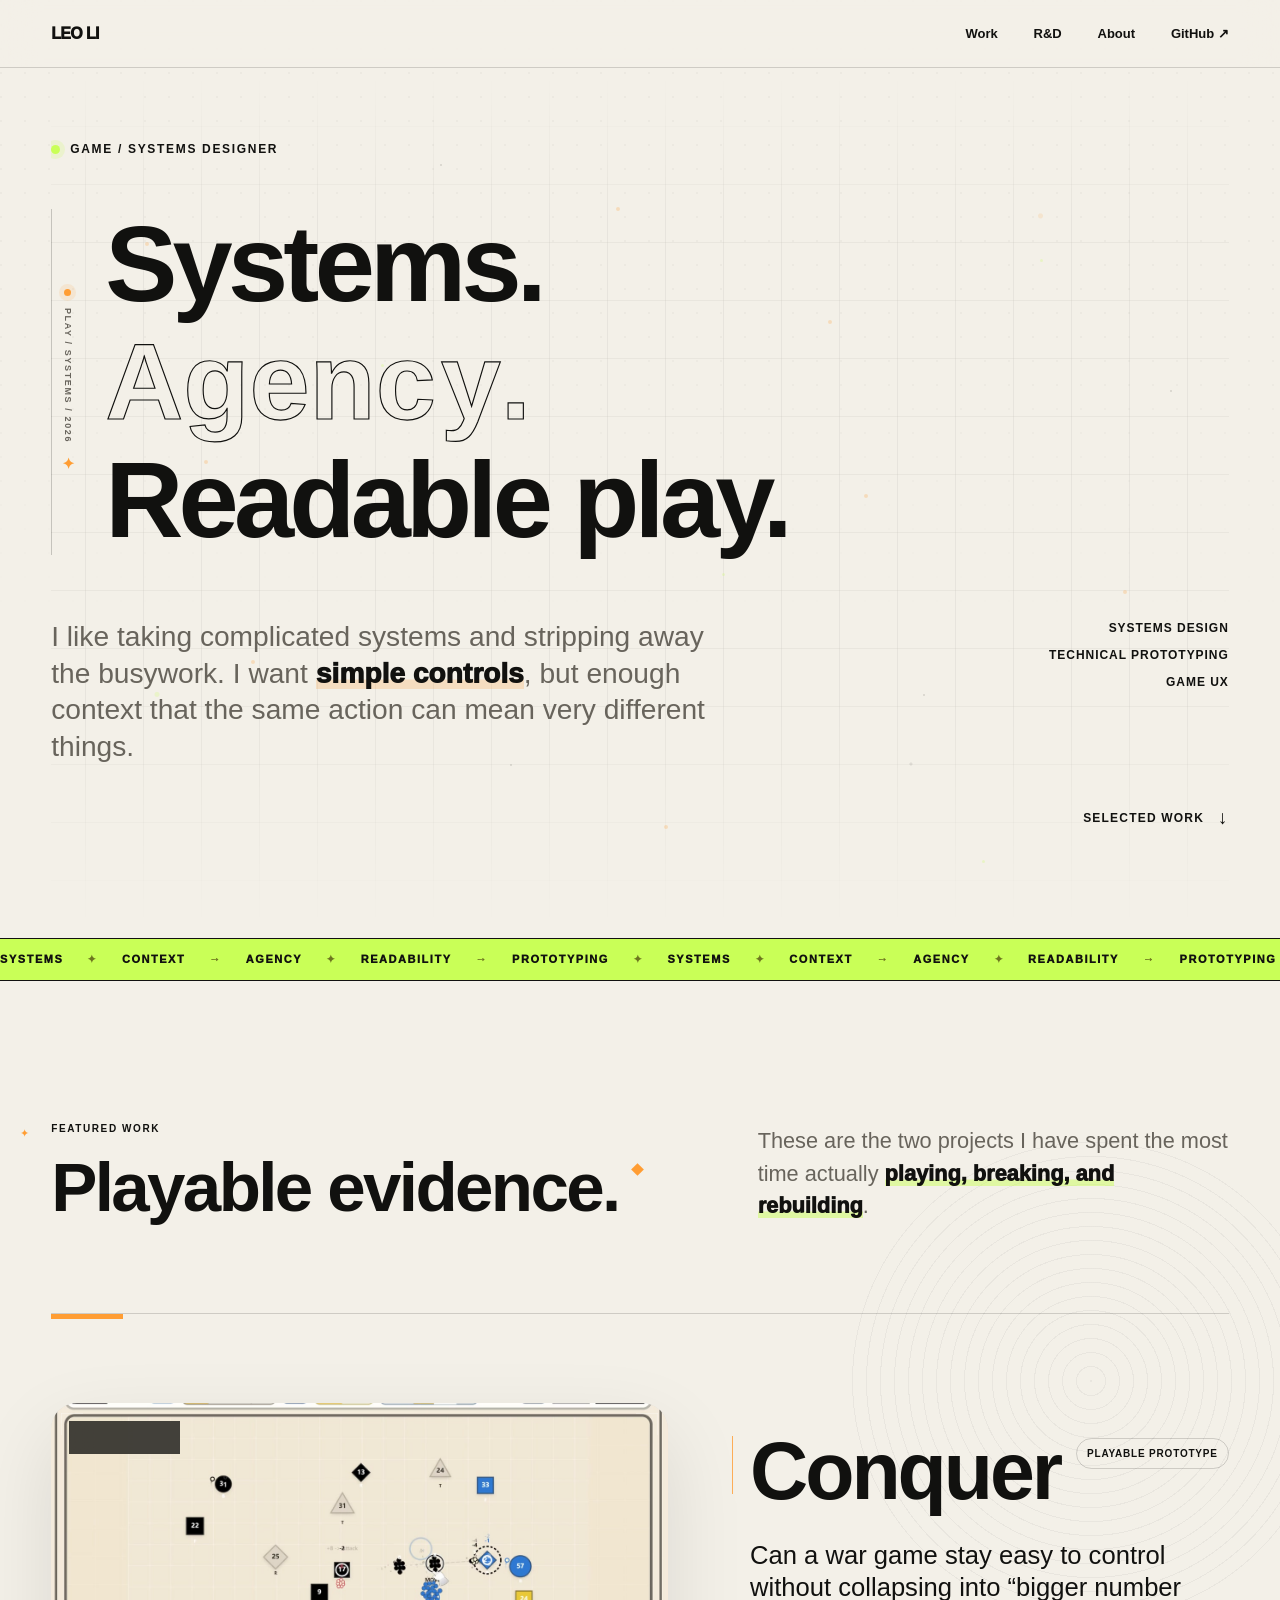
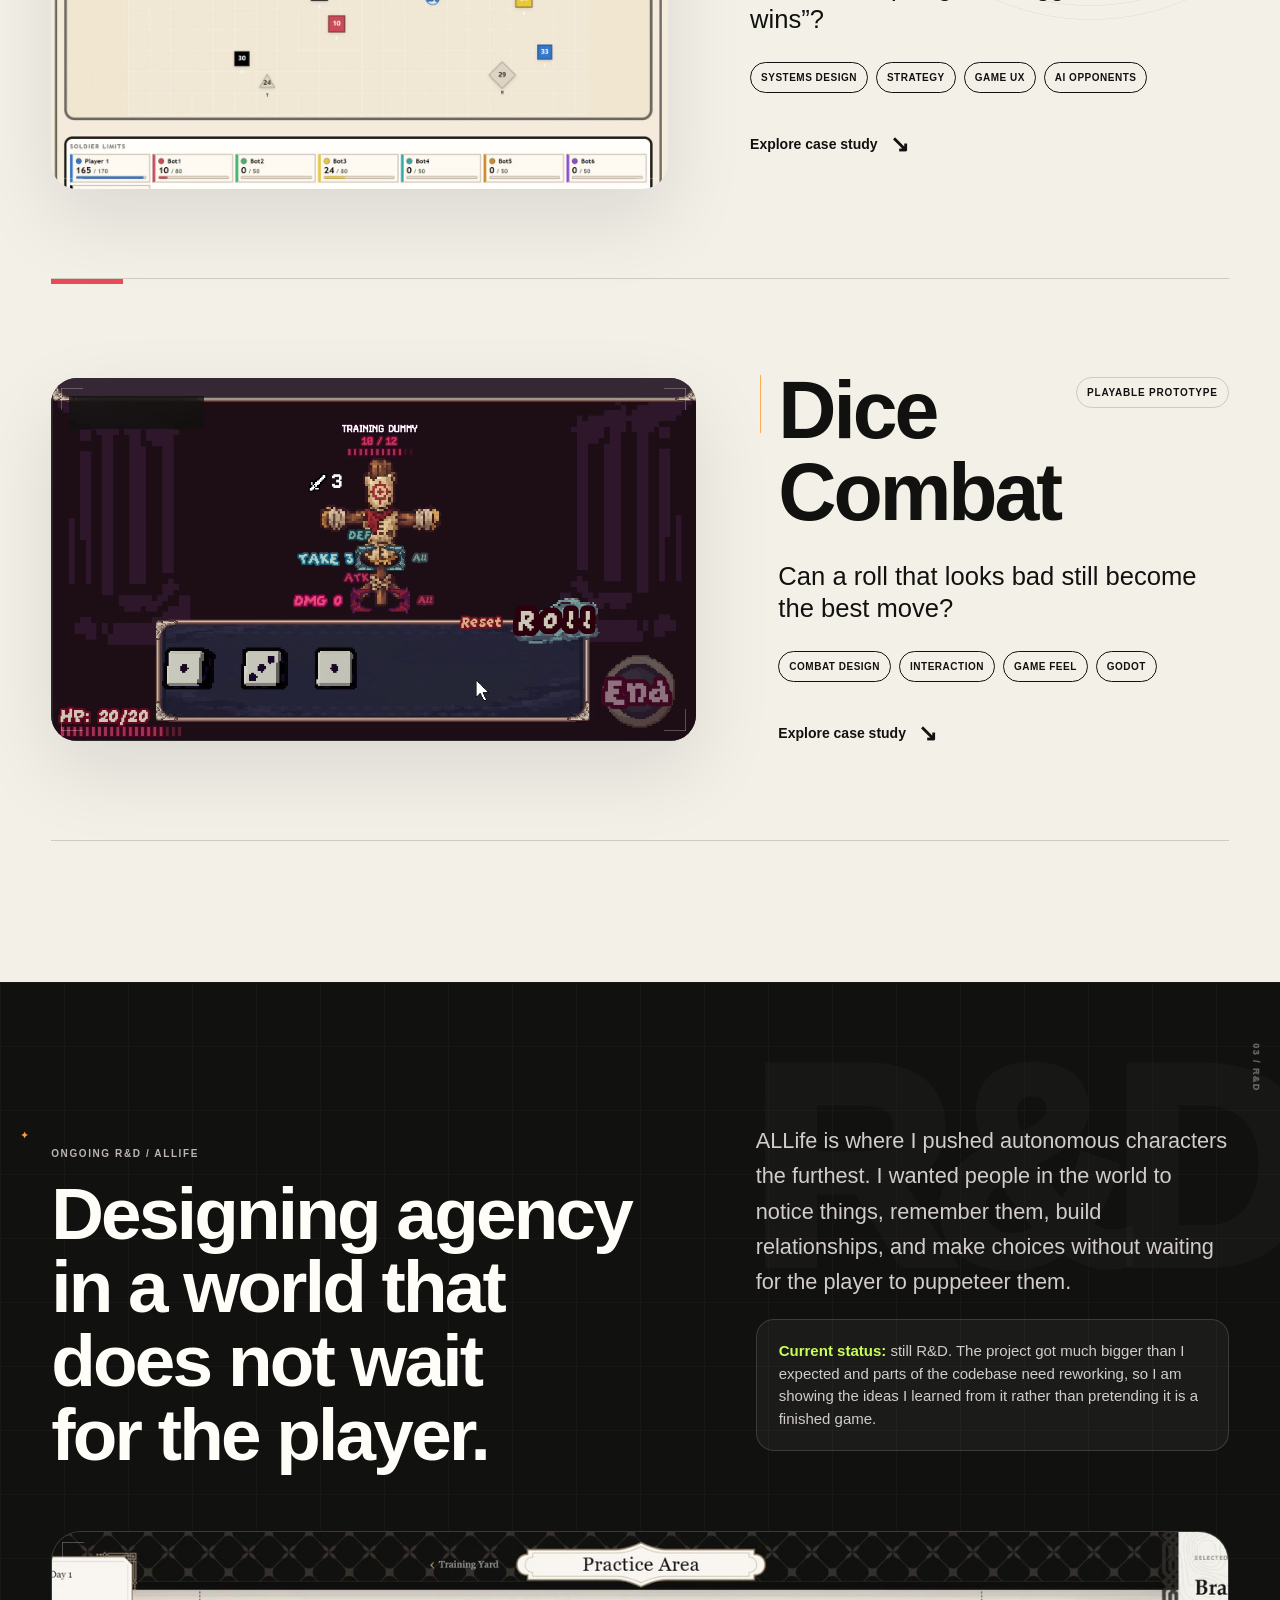
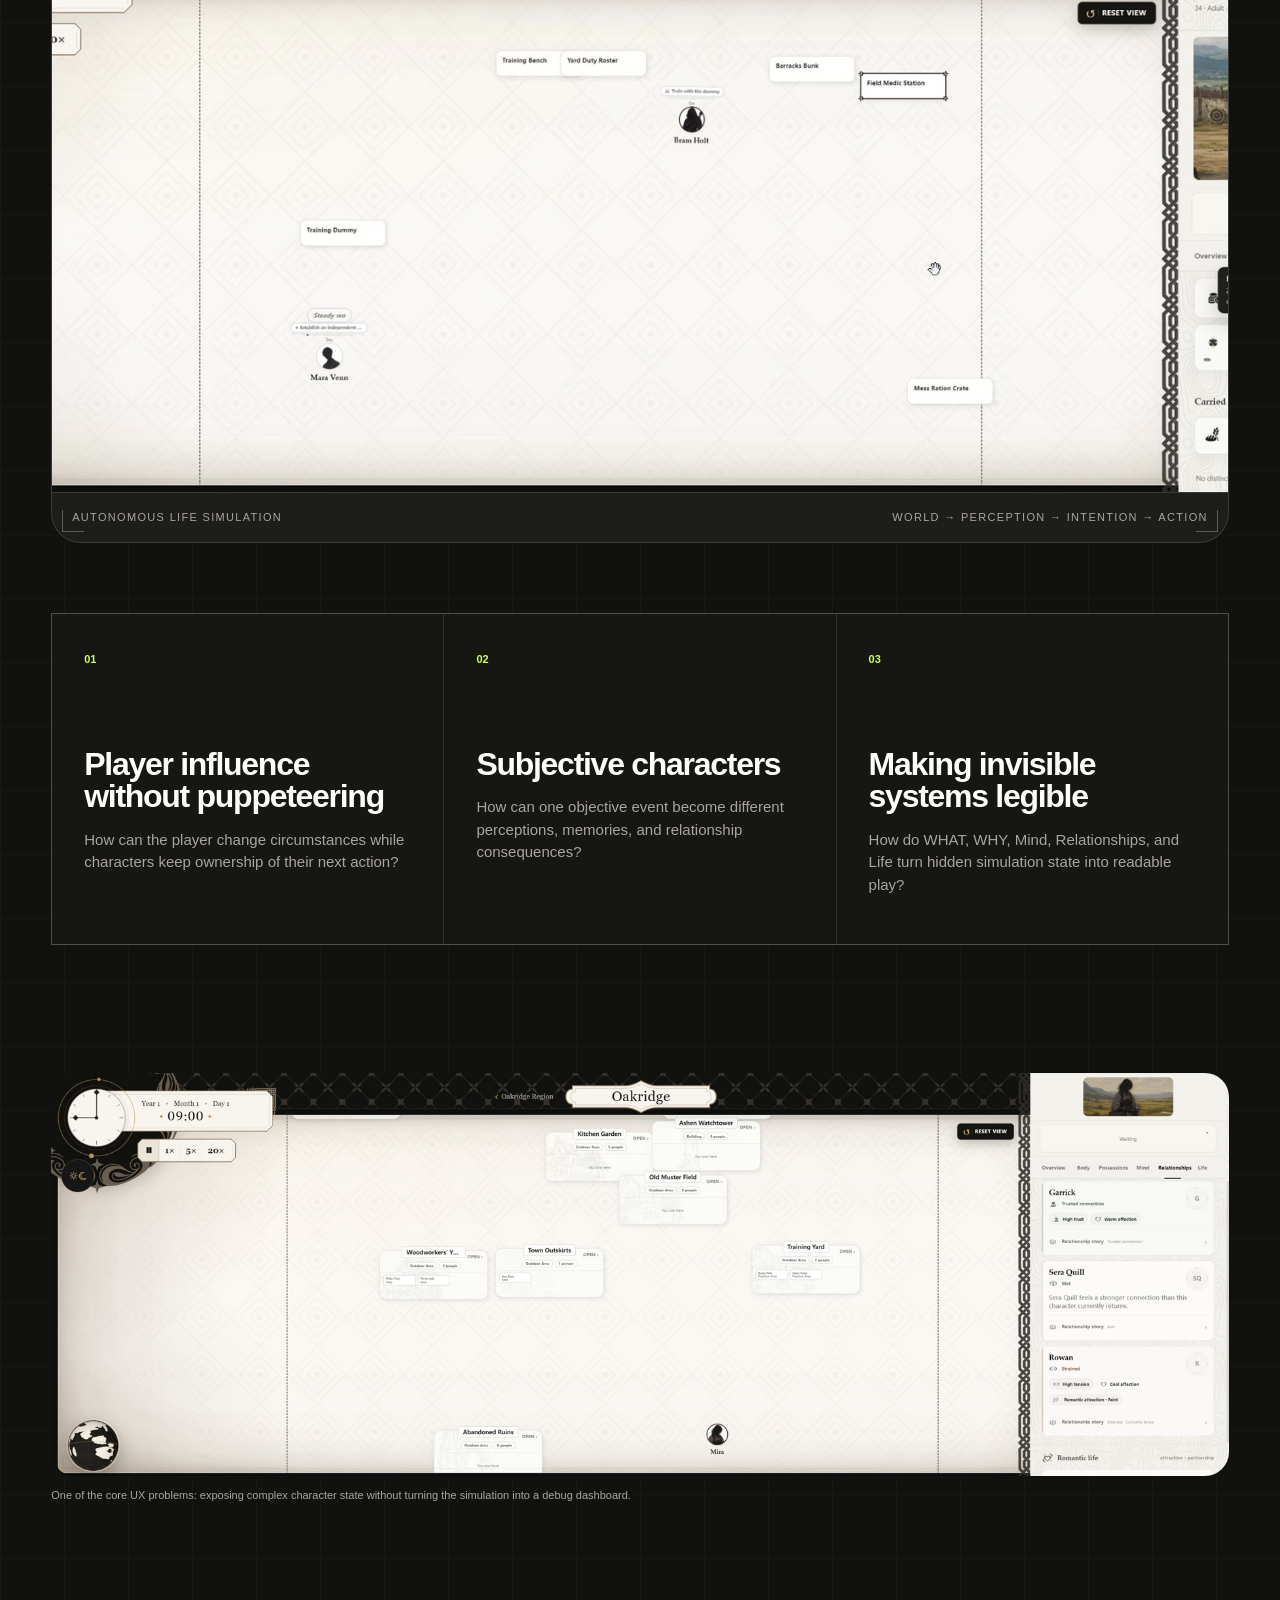
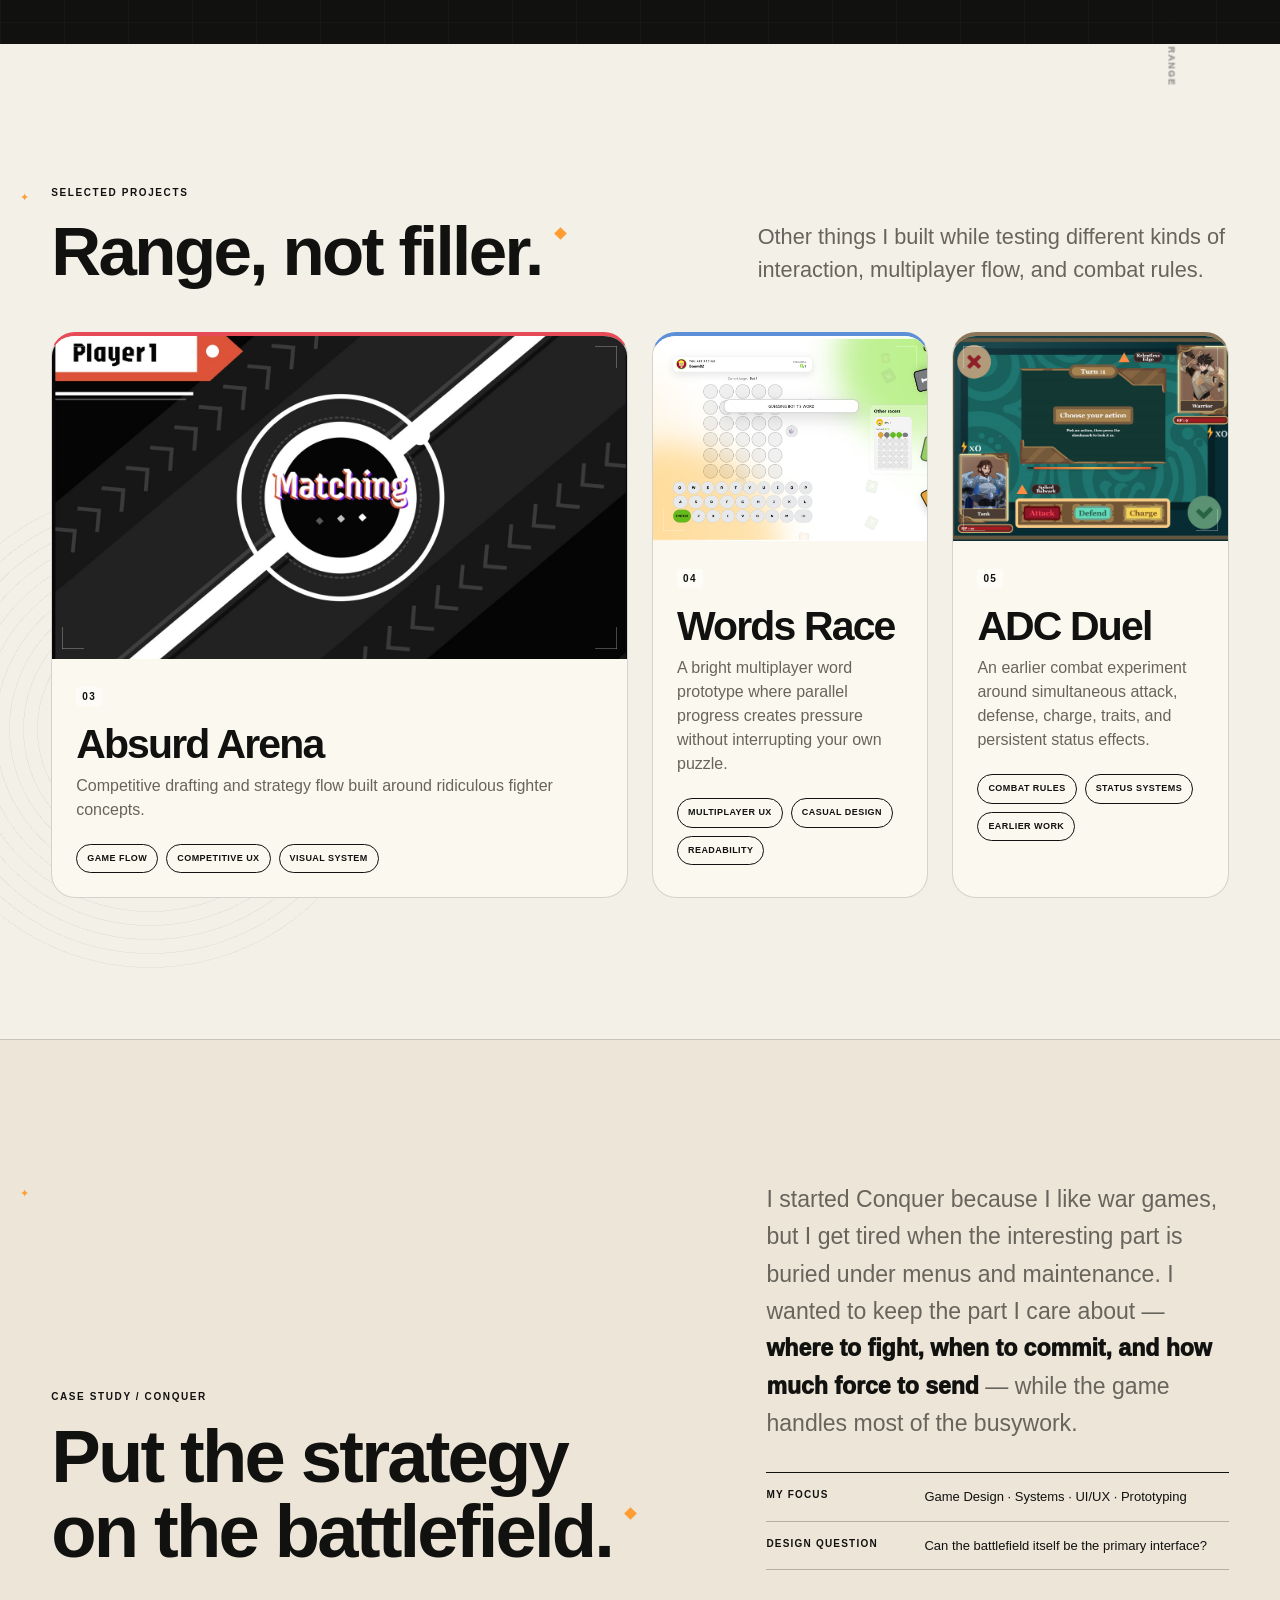
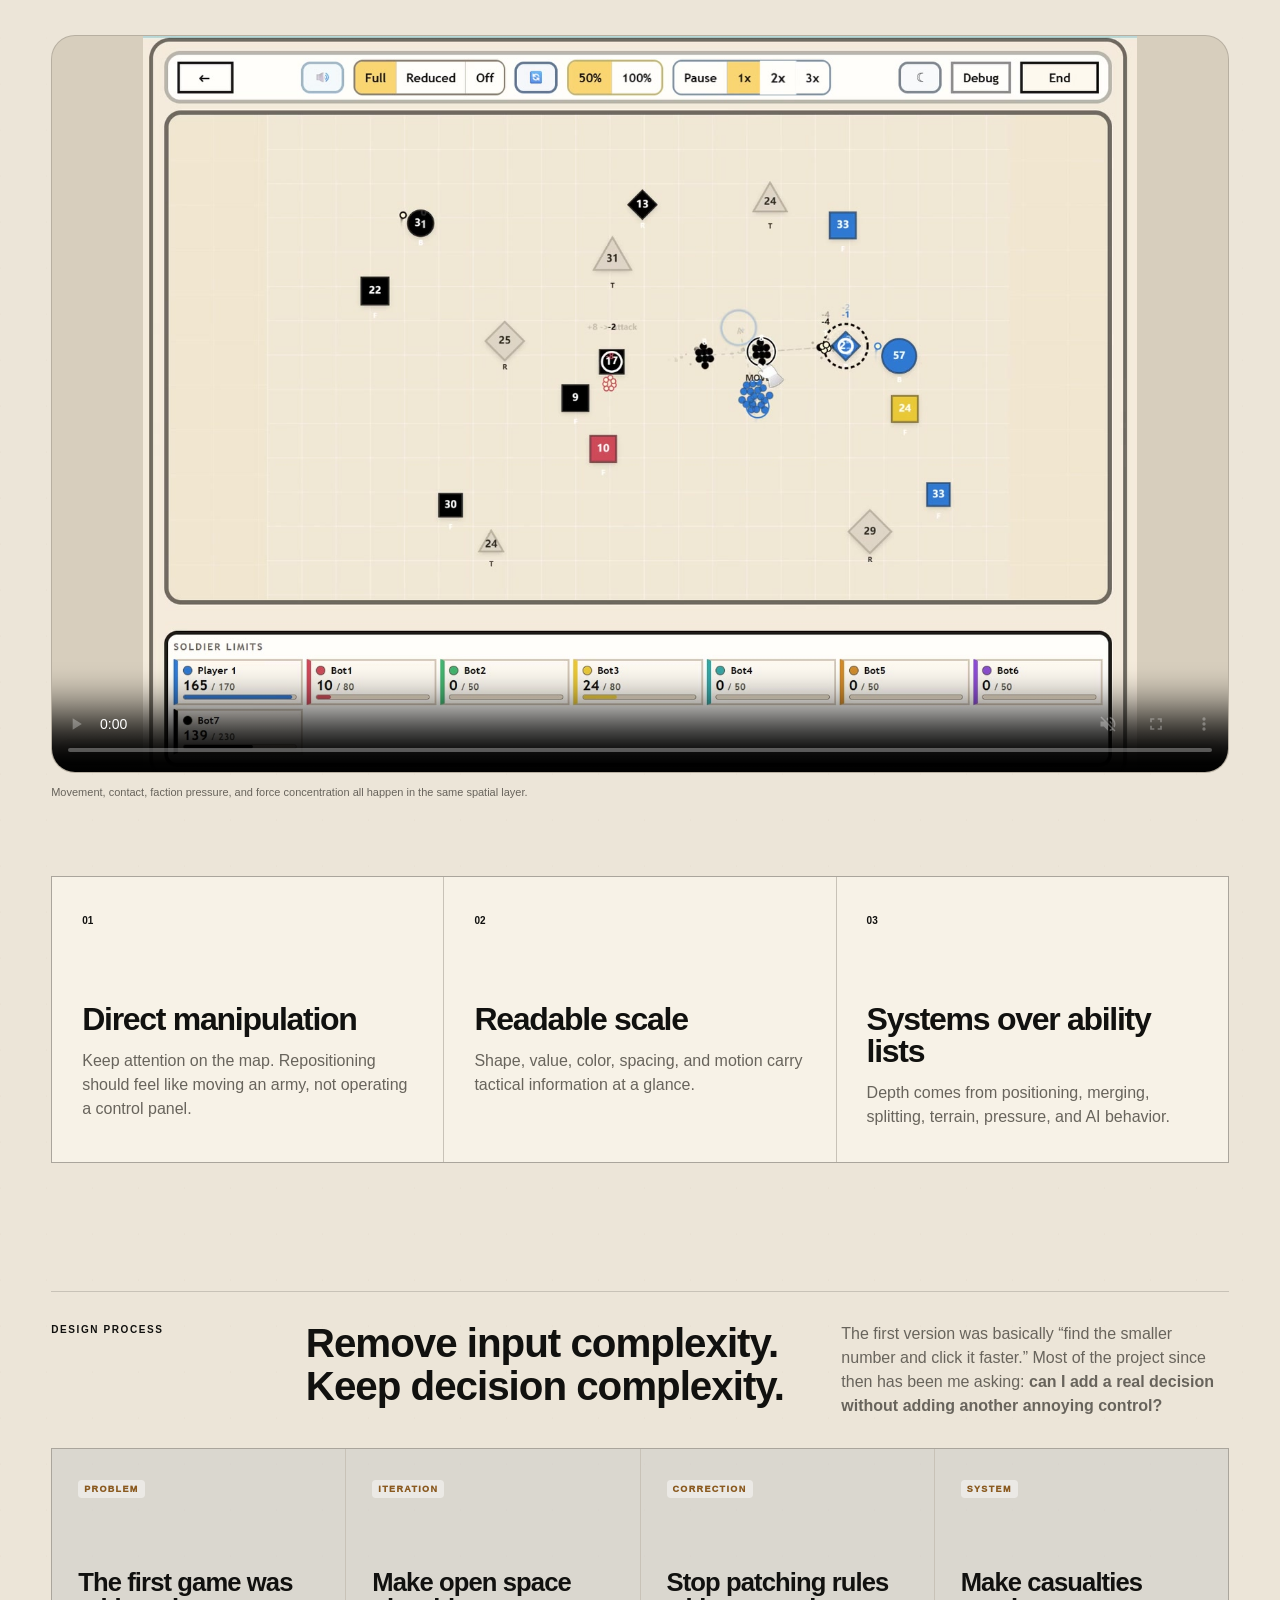
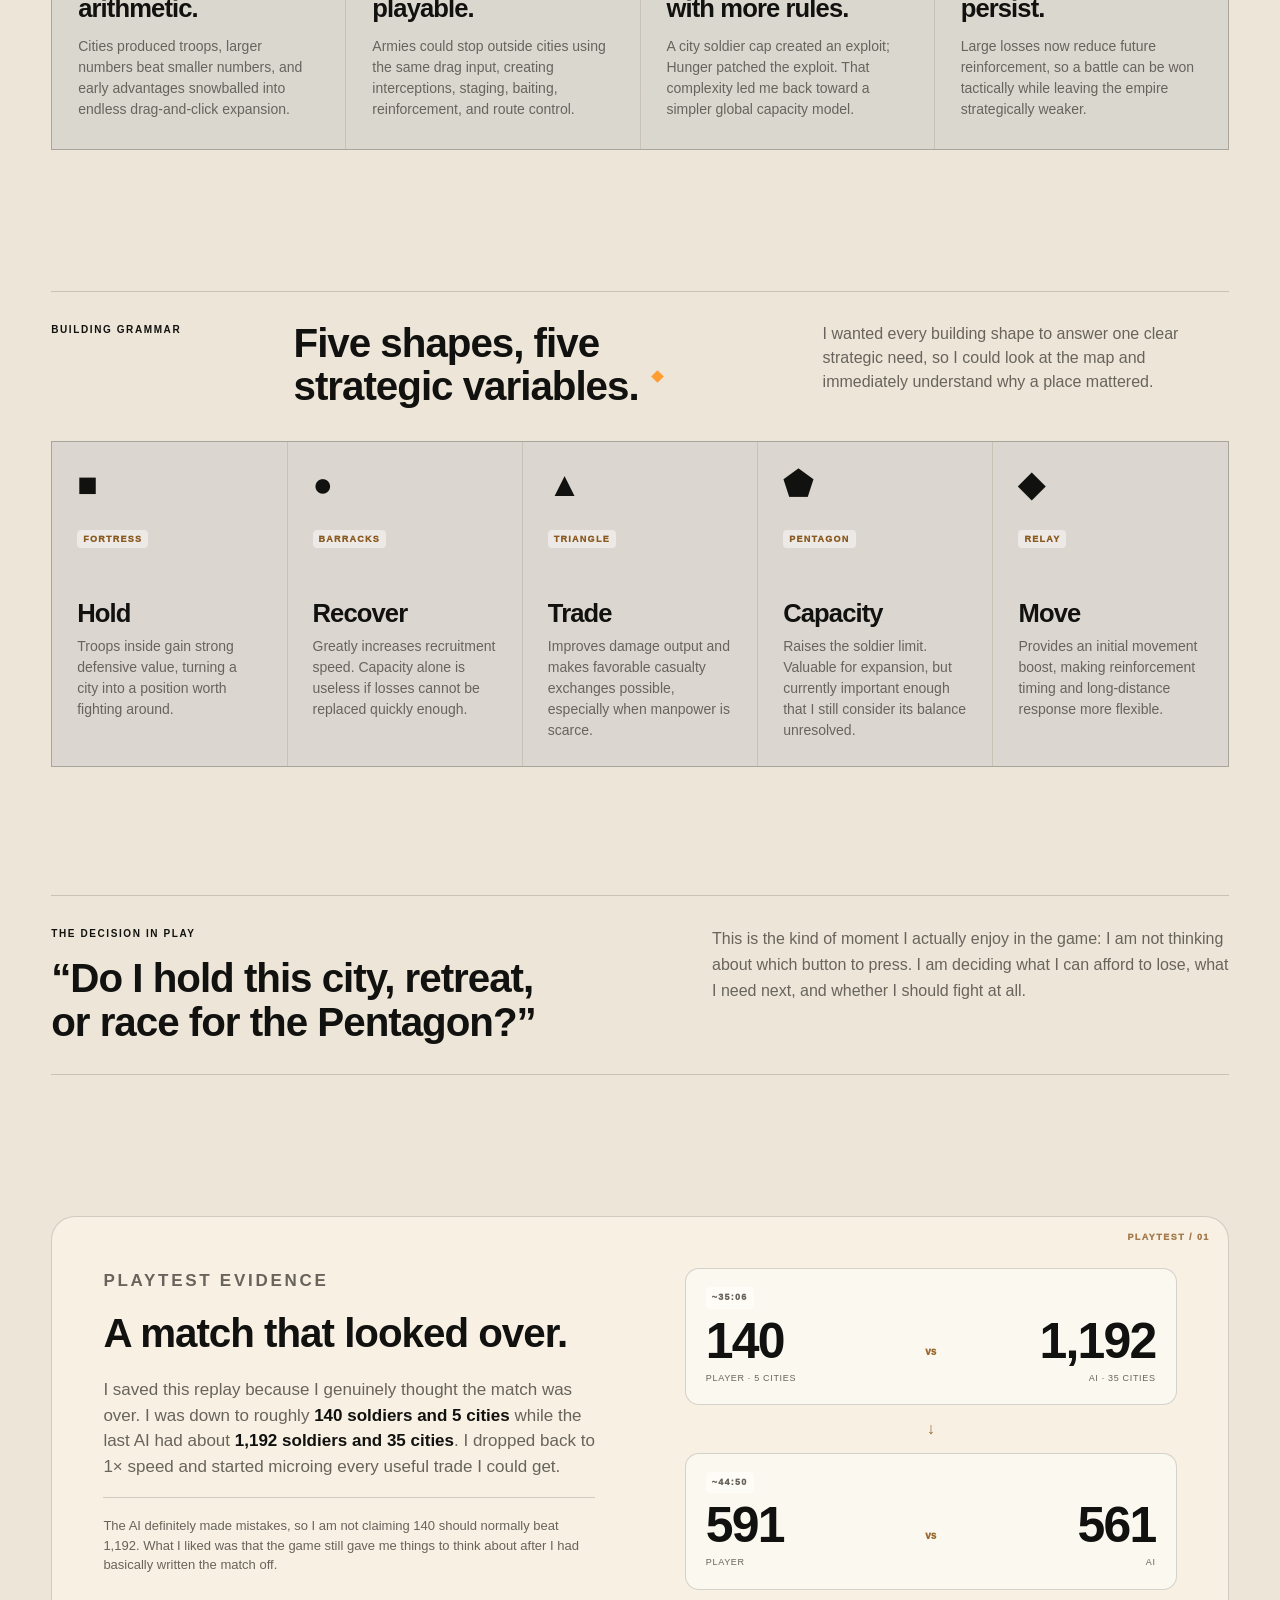
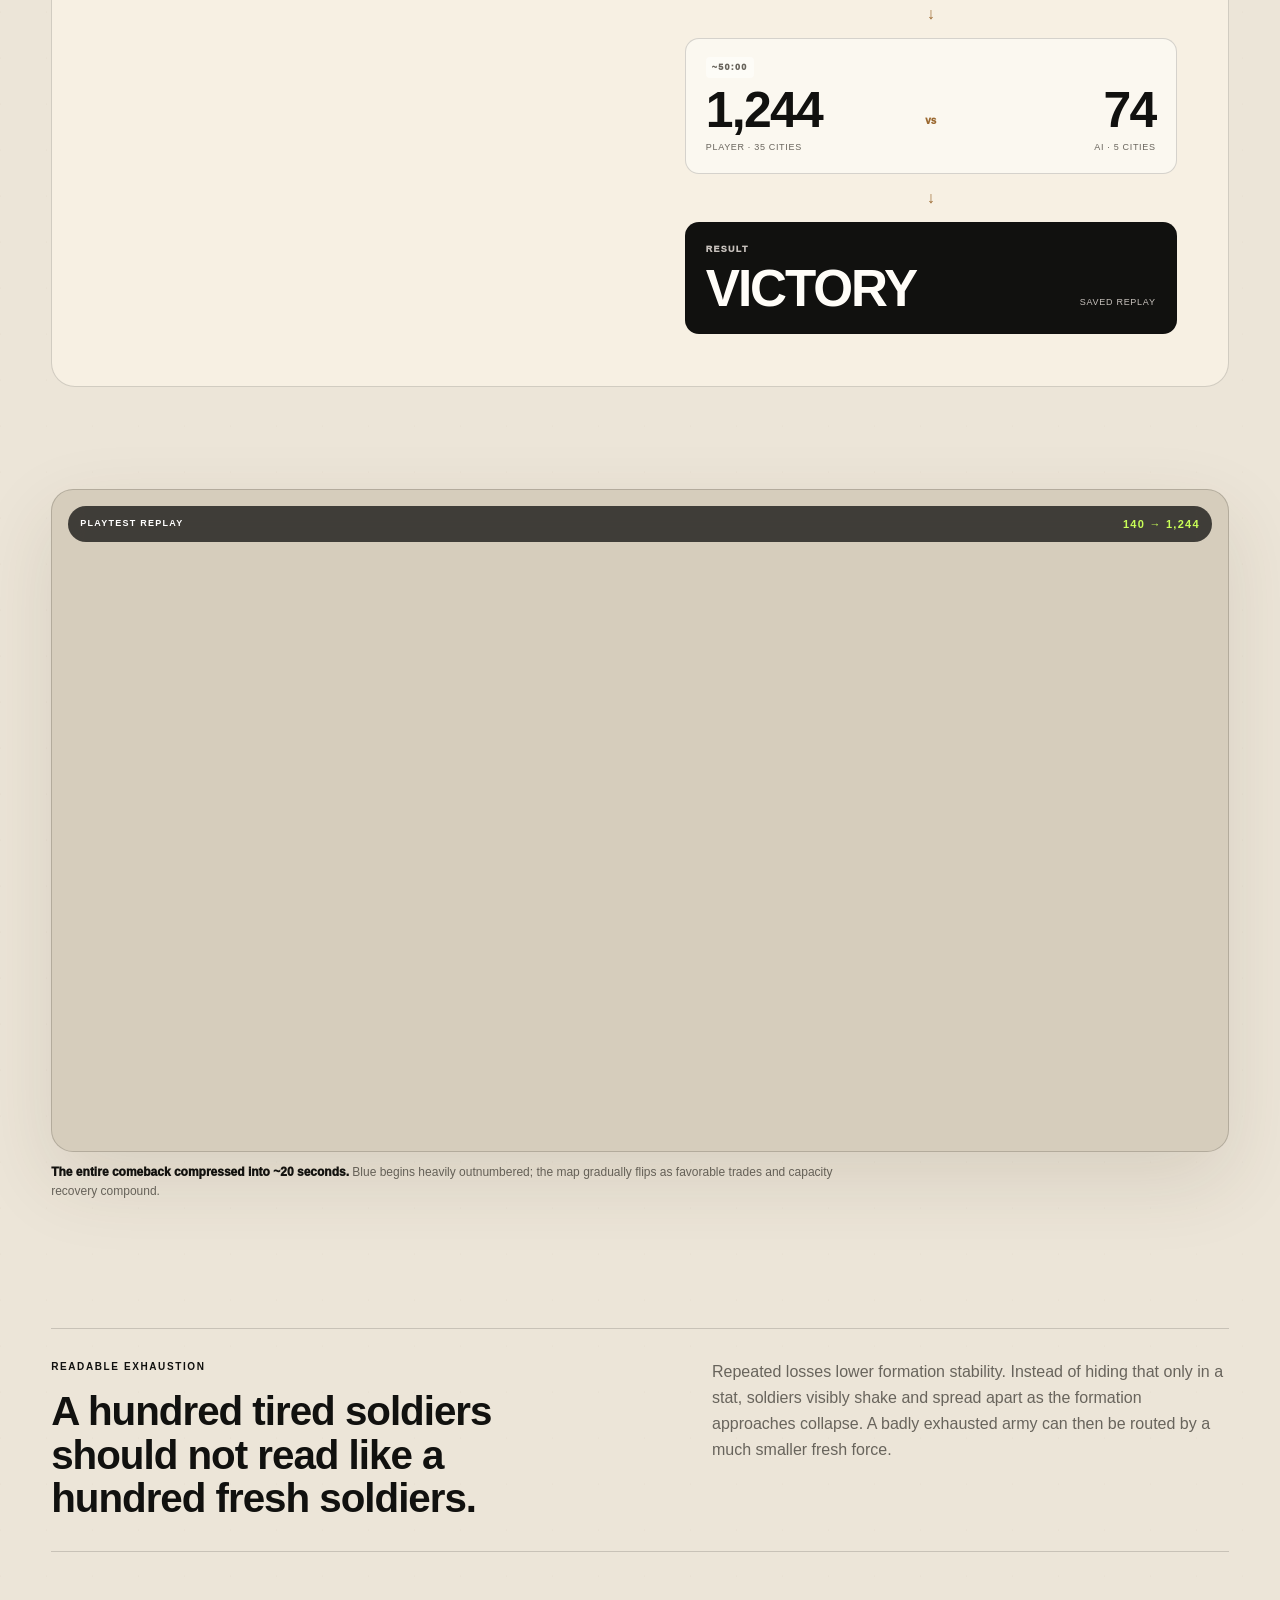
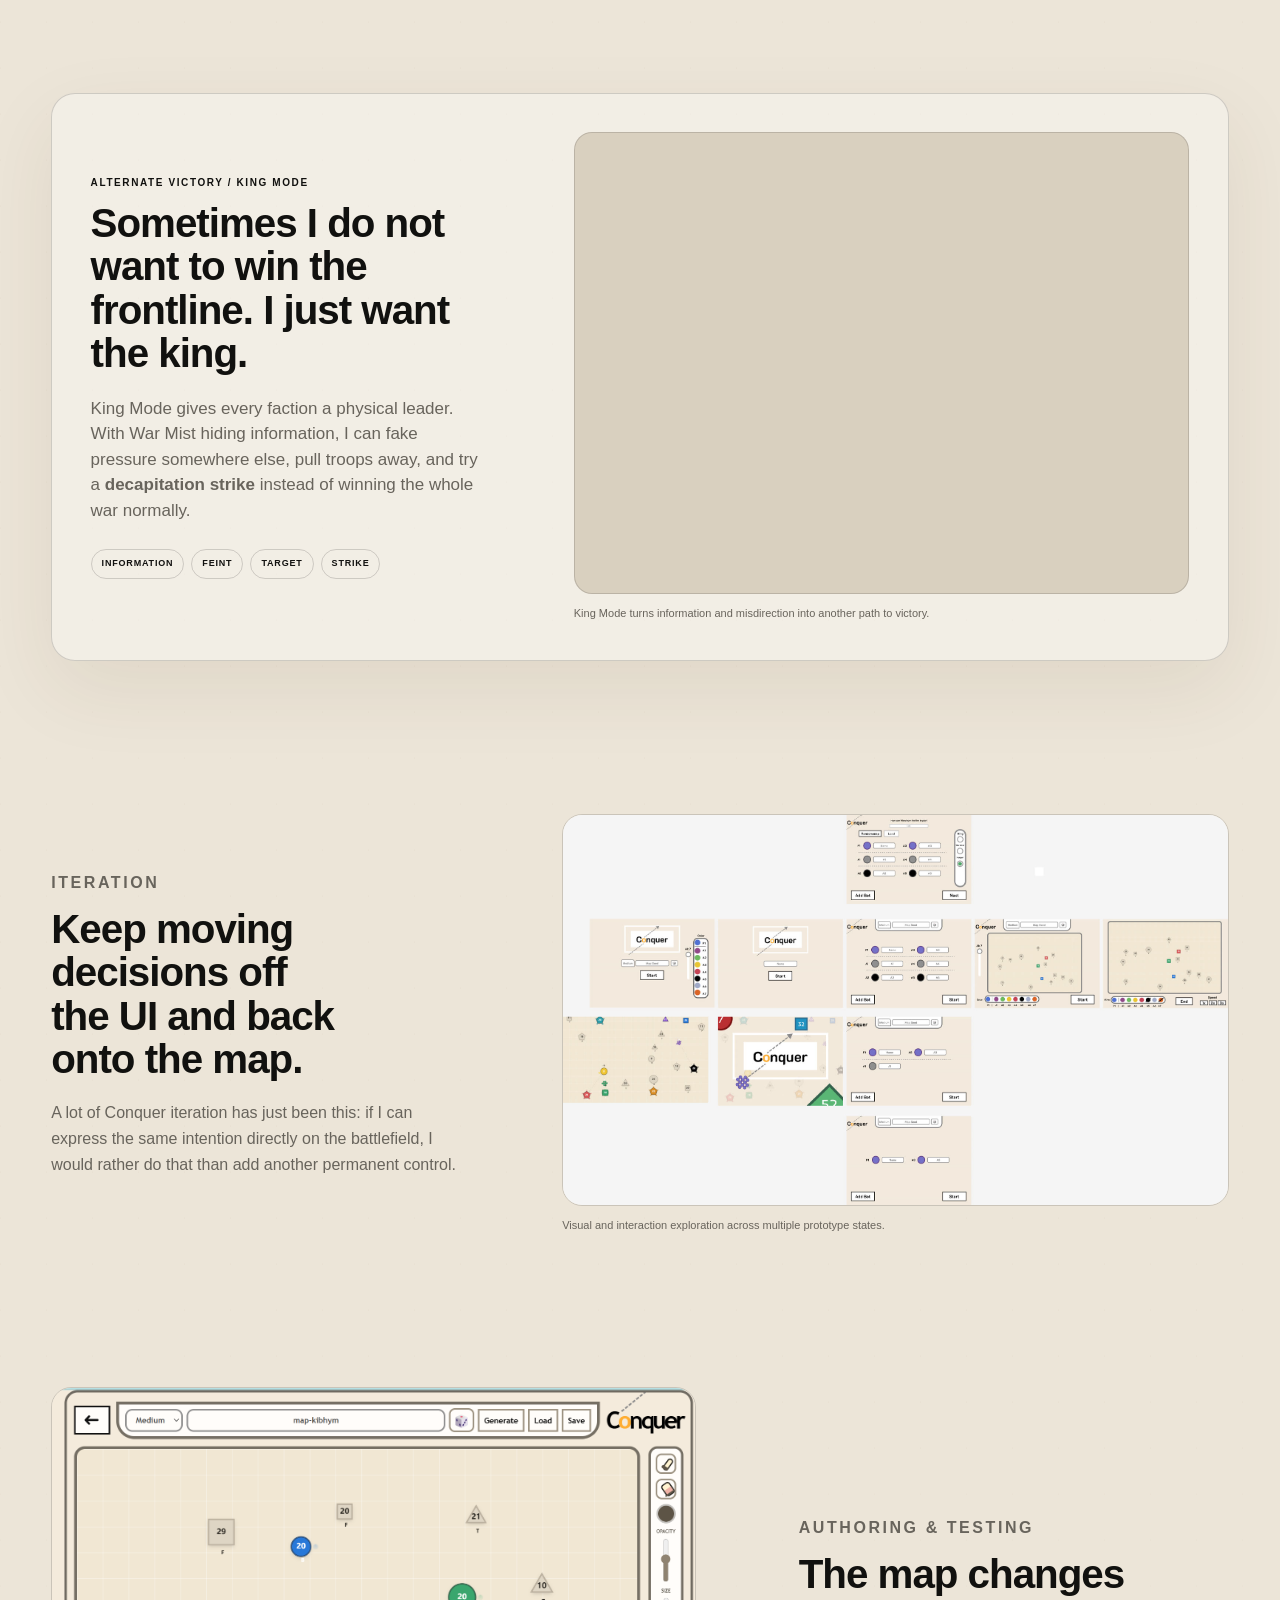
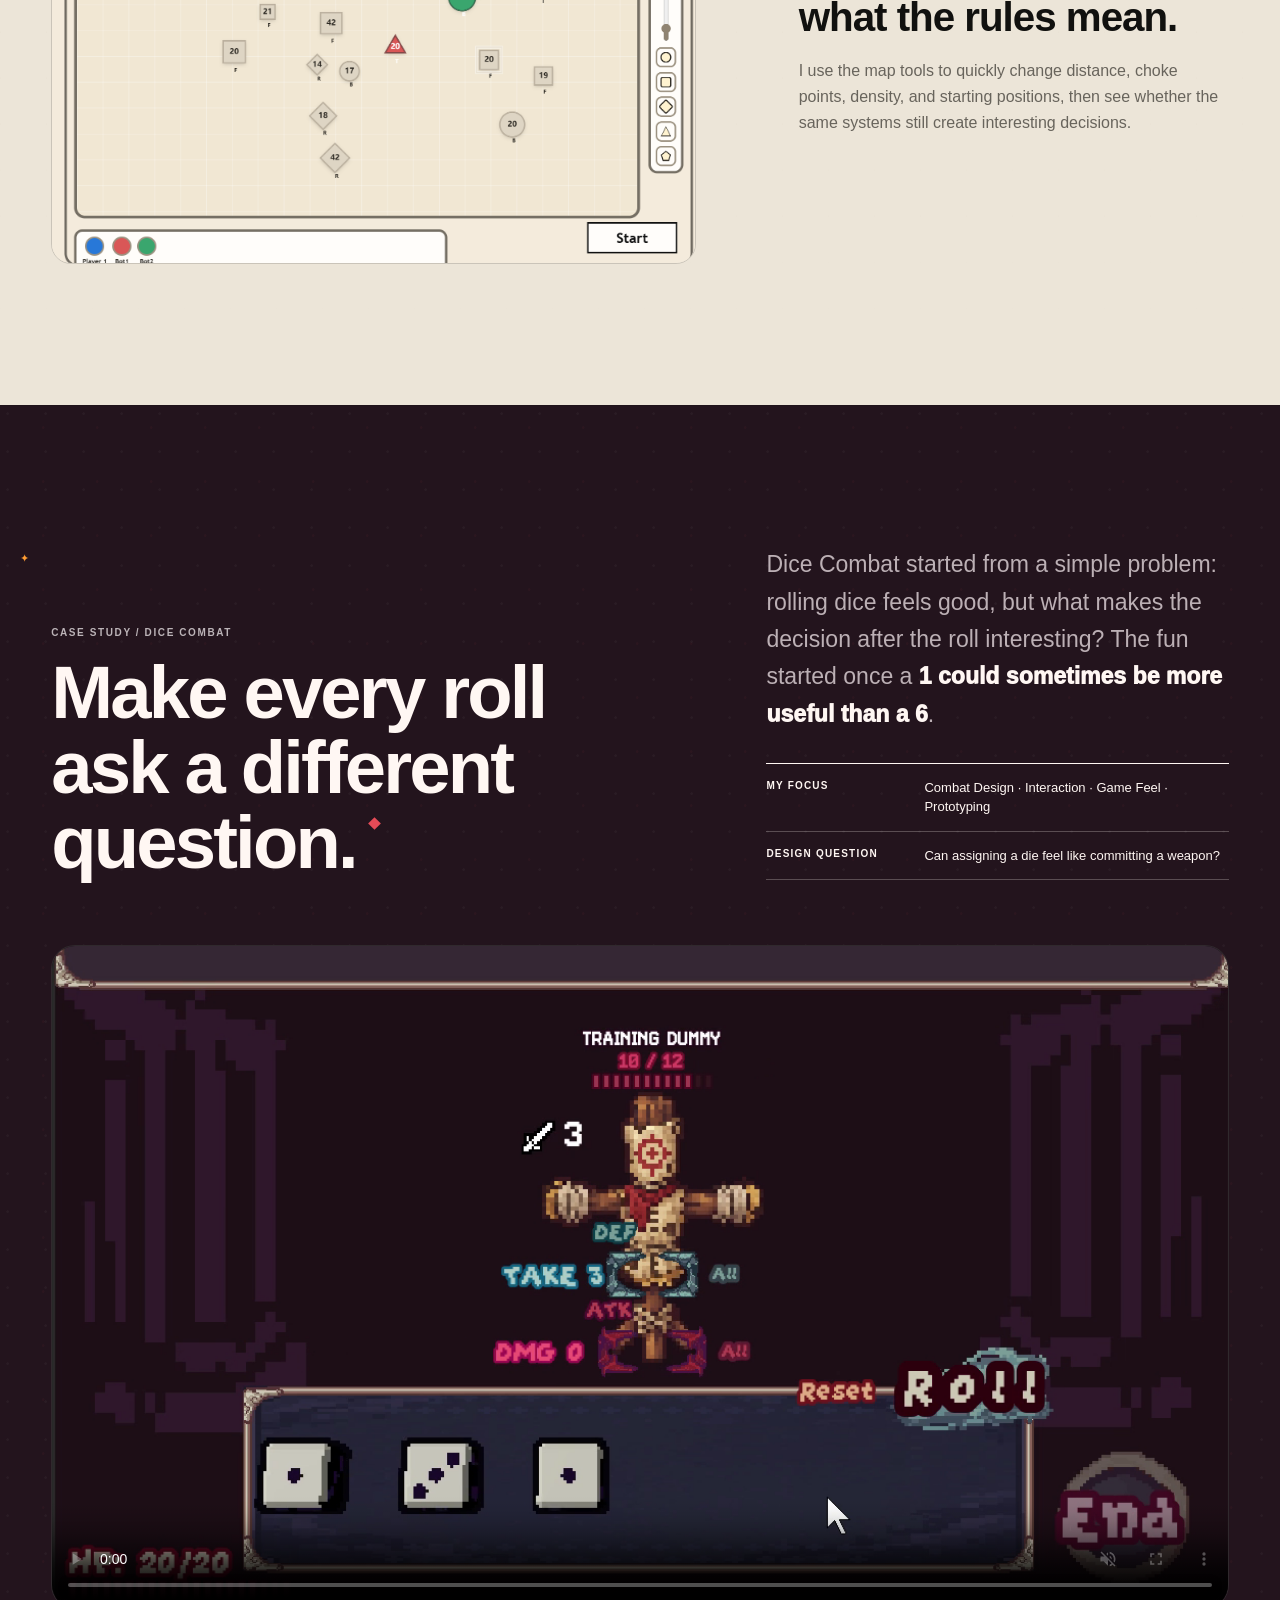
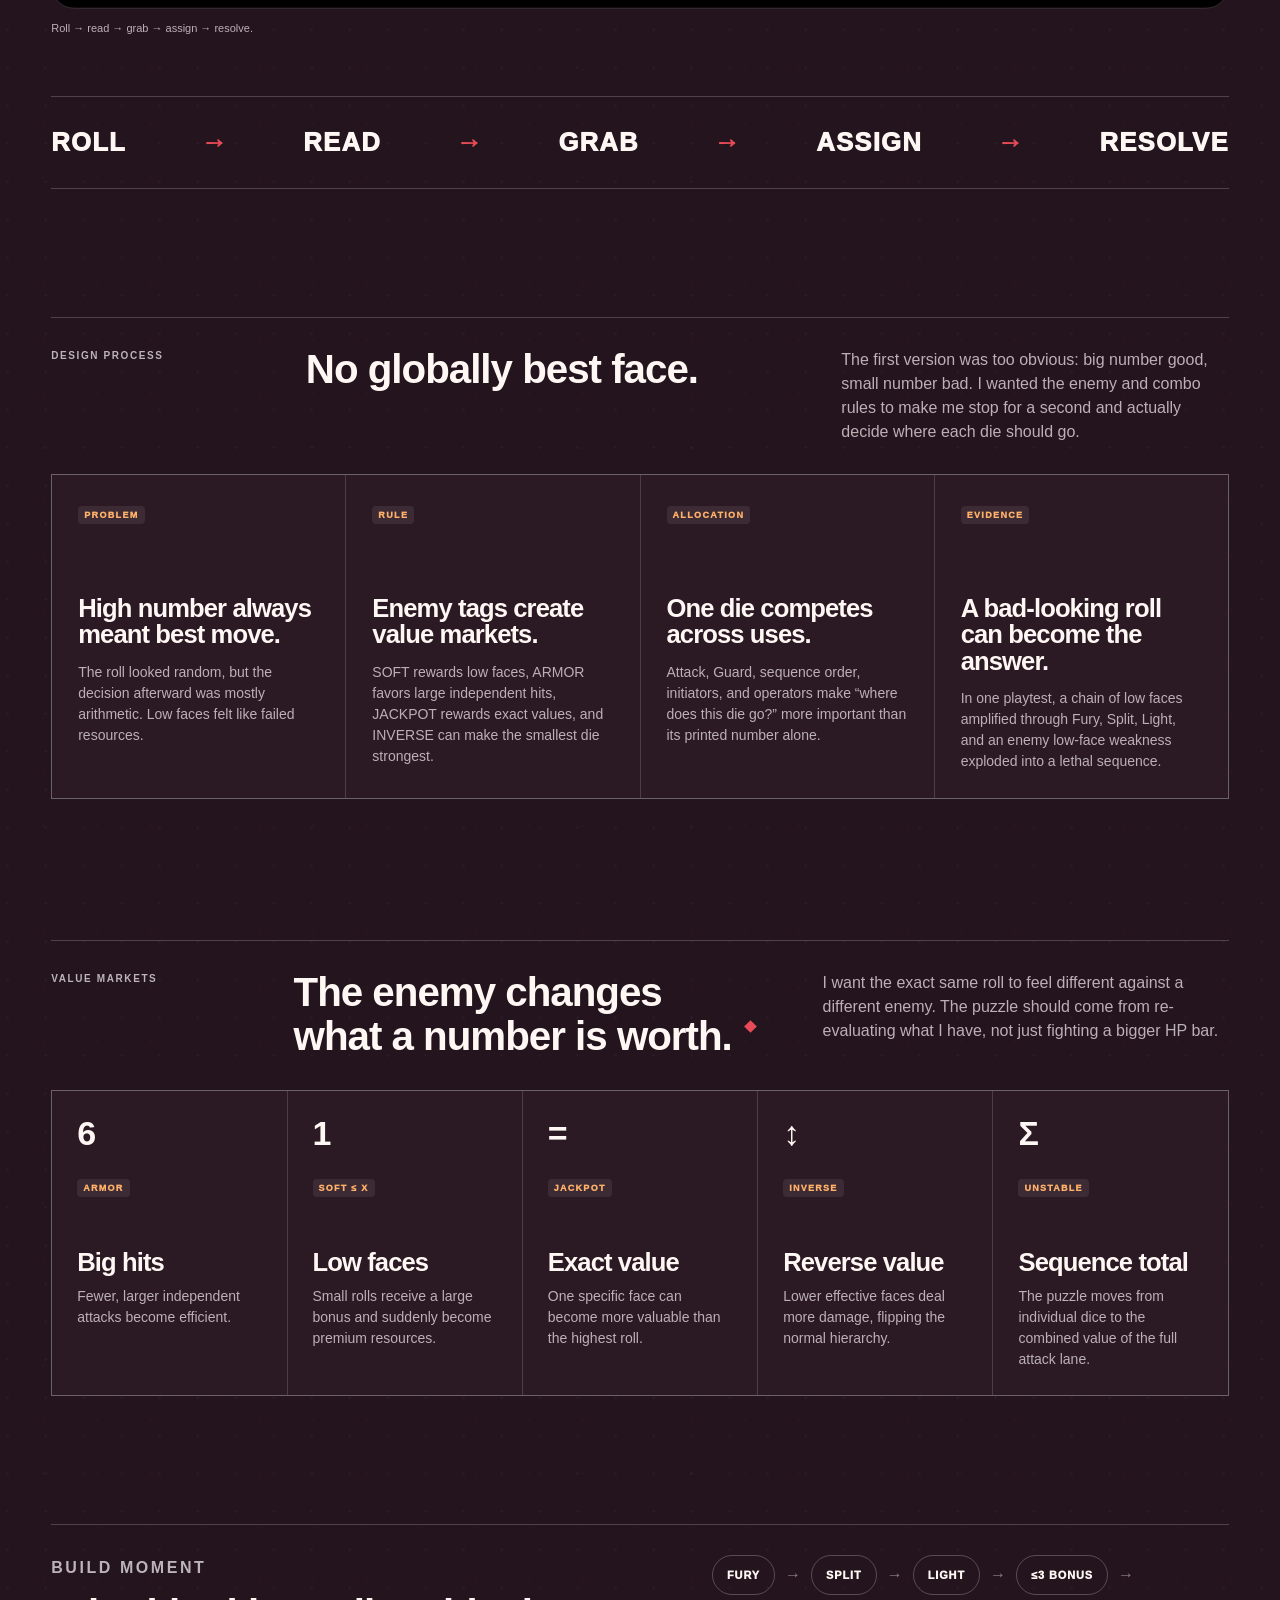
==== index.html @ f9688dbb "Publish portfolio v1.0" ====
<!doctype html>
<html lang="en">
<head>
  <meta charset="utf-8" />
  <meta name="viewport" content="width=device-width, initial-scale=1" />
  <meta name="description" content="Leo Li — Game / Systems Designer. Systems design, technical prototyping, game UX, strategy and combat interaction." />
  <meta name="theme-color" content="#11110f" />
  <title>Leo Li — Game / Systems Designer</title>
  <link rel="stylesheet" href="styles.css" />
</head>
<body>
  <header class="site-header">
    <a class="wordmark" href="#top" aria-label="Leo Li home">LEO LI</a>
    <nav aria-label="Primary navigation">
      <a href="#work">Work</a>
      <a href="#research">R&amp;D</a>
      <a href="#about">About</a>
      <a href="https://github.com/lexus101" target="_blank" rel="noreferrer">GitHub ↗</a>
    </nav>
  </header>

  <main id="top">
    <section class="hero page-shell">
      <div class="hero-particles" aria-hidden="true"></div>
      <div class="hero-kicker">
        <span class="status-dot"></span>
        <span>Game / Systems Designer</span>
      </div>
      <div class="hero-title-row">
        <div class="hero-ornament" aria-hidden="true">
          <span>PLAY / SYSTEMS / 2026</span><b>✦</b>
        </div>
        <h1 aria-label="Systems. Agency. Readable play.">
          <span class="hero-line">Systems.</span>
          <span class="hero-line outlined agency-word" aria-hidden="true"><span>A</span><span>g</span><span>e</span><span>n</span><span class="agency-c">c</span><span>y</span><span>.</span></span>
          <span class="hero-line">Readable play.</span>
        </h1>
      </div>
      <div class="hero-bottom">
        <p class="lede">I like taking complicated systems and stripping away the busywork. I want <strong>simple controls</strong>, but enough context that the same action can mean very different things.</p>
        <div class="hero-meta">
          <span>Systems Design</span>
          <span>Technical Prototyping</span>
          <span>Game UX</span>
        </div>
      </div>
      <a class="scroll-cue" href="#work" aria-label="Scroll to selected work"><span>Selected work</span><b>↓</b></a>
    </section>

    <div class="motion-strip" aria-hidden="true">
      <div class="motion-track">
        <span>SYSTEMS</span><i>✦</i><span>CONTEXT</span><i>→</i><span>AGENCY</span><i>✦</i><span>READABILITY</span><i>→</i><span>PROTOTYPING</span><i>✦</i>
        <span>SYSTEMS</span><i>✦</i><span>CONTEXT</span><i>→</i><span>AGENCY</span><i>✦</i><span>READABILITY</span><i>→</i><span>PROTOTYPING</span><i>✦</i>
      </div>
    </div>

    <section id="work" class="section selected-work page-shell">
      <div class="section-head">
        <div>
          <p class="eyebrow">FEATURED WORK</p>
          <h2>Playable evidence.</h2>
        </div>
        <p>These are the two projects I have spent the most time actually <strong>playing, breaking, and rebuilding</strong>.</p>
      </div>

      <article class="feature feature-conquer reveal">
        <div class="feature-media">
          <video autoplay muted loop playsinline preload="metadata" poster="assets/images/conquer-gameplay.jpg">
            <source src="assets/video/conquer-loop.mp4" type="video/mp4" />
          </video>
          <div class="media-label">01 / CONQUER</div>
        </div>
        <div class="feature-copy">
          <div class="feature-title-row"><h3>Conquer</h3><span class="availability">Playable prototype</span></div>
          <p class="feature-question">Can a war game stay easy to control without collapsing into “bigger number wins”?</p>
          <div class="tags"><span>Systems Design</span><span>Strategy</span><span>Game UX</span><span>AI Opponents</span></div>
          <a class="arrow-link" href="#conquer">Explore case study <span>↘</span></a>
        </div>
      </article>

      <article class="feature feature-dice reveal">
        <div class="feature-media">
          <video autoplay muted loop playsinline preload="metadata" poster="assets/images/dice-gameplay.png">
            <source src="assets/video/dice-loop.mp4" type="video/mp4" />
          </video>
          <div class="media-label">02 / DICE COMBAT</div>
        </div>
        <div class="feature-copy">
          <div class="feature-title-row"><h3>Dice Combat</h3><span class="availability">Playable prototype</span></div>
          <p class="feature-question">Can a roll that looks bad still become the best move?</p>
          <div class="tags"><span>Combat Design</span><span>Interaction</span><span>Game Feel</span><span>Godot</span></div>
          <a class="arrow-link" href="#dice-combat">Explore case study <span>↘</span></a>
        </div>
      </article>
    </section>

    <section id="research" class="research-section">
      <span class="section-stamp stamp-rd" aria-hidden="true">03 / R&amp;D</span>
      <div class="page-shell section">
        <div class="research-top reveal">
          <div>
            <p class="eyebrow light">ONGOING R&amp;D / ALLIFE</p>
            <h2>Designing agency in a world that does not wait for the player.</h2>
          </div>
          <div class="research-copy">
            <p>ALLife is where I pushed autonomous characters the furthest. I wanted people in the world to notice things, remember them, build relationships, and make choices without waiting for the player to puppeteer them.</p>
            <p class="honesty-note"><strong>Current status:</strong> still R&amp;D. The project got much bigger than I expected and parts of the codebase need reworking, so I am showing the ideas I learned from it rather than pretending it is a finished game.</p>
          </div>
        </div>

        <div class="allife-stage reveal">
          <video autoplay muted loop playsinline preload="metadata" poster="assets/images/allife-world.jpg">
            <source src="assets/video/allife-loop.mp4" type="video/mp4" />
          </video>
          <div class="allife-caption">
            <span>Autonomous life simulation</span>
            <span>World → Perception → Intention → Action</span>
          </div>
        </div>

        <div class="research-questions reveal">
          <div><span>01</span><h3>Player influence without puppeteering</h3><p>How can the player change circumstances while characters keep ownership of their next action?</p></div>
          <div><span>02</span><h3>Subjective characters</h3><p>How can one objective event become different perceptions, memories, and relationship consequences?</p></div>
          <div><span>03</span><h3>Making invisible systems legible</h3><p>How do WHAT, WHY, Mind, Relationships, and Life turn hidden simulation state into readable play?</p></div>
        </div>

        <figure class="allife-detail reveal">
          <img src="assets/images/allife-relationships.jpg" alt="ALLife world view with a character relationship inspector open" />
          <figcaption>One of the core UX problems: exposing complex character state without turning the simulation into a debug dashboard.</figcaption>
        </figure>
      </div>
    </section>

    <section class="more-work page-shell section">
      <span class="section-stamp" aria-hidden="true">04 / RANGE</span>
      <div class="section-head compact">
        <div><p class="eyebrow">SELECTED PROJECTS</p><h2>Range, not filler.</h2></div>
        <p>Other things I built while testing different kinds of interaction, multiplayer flow, and combat rules.</p>
      </div>

      <div class="project-grid">
        <article class="mini-project mini-absurd reveal">
          <div class="mini-media">
            <video autoplay muted loop playsinline preload="metadata" poster="assets/images/absurd-arena.jpg"><source src="assets/video/absurd-loop.mp4" type="video/mp4" /></video>
          </div>
          <div class="mini-copy">
            <span class="mini-index">03</span>
            <h3>Absurd Arena</h3>
            <p>Competitive drafting and strategy flow built around ridiculous fighter concepts.</p>
            <div class="tags small"><span>Game Flow</span><span>Competitive UX</span><span>Visual System</span></div>
          </div>
        </article>

        <article class="mini-project mini-words reveal">
          <div class="mini-media"><img src="assets/images/words-race.jpg" alt="Words Race competitive word guessing screen" /></div>
          <div class="mini-copy">
            <span class="mini-index">04</span>
            <h3>Words Race</h3>
            <p>A bright multiplayer word prototype where parallel progress creates pressure without interrupting your own puzzle.</p>
            <div class="tags small"><span>Multiplayer UX</span><span>Casual Design</span><span>Readability</span></div>
          </div>
        </article>

        <article class="mini-project mini-adc reveal">
          <div class="mini-media"><img src="assets/images/adc-duel.jpg" alt="ADC Duel turn based combat screen" /></div>
          <div class="mini-copy">
            <span class="mini-index">05</span>
            <h3>ADC Duel</h3>
            <p>An earlier combat experiment around simultaneous attack, defense, charge, traits, and persistent status effects.</p>
            <div class="tags small"><span>Combat Rules</span><span>Status Systems</span><span>Earlier Work</span></div>
          </div>
        </article>
      </div>
    </section>

    <section id="conquer" class="case-study case-conquer">
      <div class="page-shell section">
        <div class="case-intro reveal">
          <div><p class="eyebrow">CASE STUDY / CONQUER</p><h2>Put the strategy on the battlefield.</h2></div>
          <div class="case-summary">
            <p>I started Conquer because I like war games, but I get tired when the interesting part is buried under menus and maintenance. I wanted to keep the part I care about — <strong>where to fight, when to commit, and how much force to send</strong> — while the game handles most of the busywork.</p>
            <dl><div><dt>My focus</dt><dd>Game Design · Systems · UI/UX · Prototyping</dd></div><div><dt>Design question</dt><dd>Can the battlefield itself be the primary interface?</dd></div></dl>
          </div>
        </div>

        <figure class="wide-media reveal"><video controls muted loop playsinline poster="assets/images/conquer-gameplay.jpg"><source src="assets/video/conquer-loop.mp4" type="video/mp4" /></video><figcaption>Movement, contact, faction pressure, and force concentration all happen in the same spatial layer.</figcaption></figure>

        <div class="principles reveal">
          <div><b>01</b><h3>Direct manipulation</h3><p>Keep attention on the map. Repositioning should feel like moving an army, not operating a control panel.</p></div>
          <div><b>02</b><h3>Readable scale</h3><p>Shape, value, color, spacing, and motion carry tactical information at a glance.</p></div>
          <div><b>03</b><h3>Systems over ability lists</h3><p>Depth comes from positioning, merging, splitting, terrain, pressure, and AI behavior.</p></div>
        </div>

        <section class="design-trace reveal" aria-labelledby="conquer-process-title">
          <div class="trace-heading">
            <p class="eyebrow">DESIGN PROCESS</p>
            <h3 id="conquer-process-title">Remove input complexity. Keep decision complexity.</h3>
            <p>The first version was basically “find the smaller number and click it faster.” Most of the project since then has been me asking: <strong>can I add a real decision without adding another annoying control?</strong></p>
          </div>
          <div class="trace-grid">
            <article><span>Problem</span><h4>The first game was arithmetic.</h4><p>Cities produced troops, larger numbers beat smaller numbers, and early advantages snowballed into endless drag-and-click expansion.</p></article>
            <article><span>Iteration</span><h4>Make open space playable.</h4><p>Armies could stop outside cities using the same drag input, creating interceptions, staging, baiting, reinforcement, and route control.</p></article>
            <article><span>Correction</span><h4>Stop patching rules with more rules.</h4><p>A city soldier cap created an exploit; Hunger patched the exploit. That complexity led me back toward a simpler global capacity model.</p></article>
            <article><span>System</span><h4>Make casualties persist.</h4><p>Large losses now reduce future reinforcement, so a battle can be won tactically while leaving the empire strategically weaker.</p></article>
          </div>
        </section>

        <section class="system-grammar reveal" aria-labelledby="building-grammar-title">
          <div class="grammar-intro">
            <p class="eyebrow">BUILDING GRAMMAR</p>
            <h3 id="building-grammar-title">Five shapes, five strategic variables.</h3>
            <p>I wanted every building shape to answer one clear strategic need, so I could look at the map and immediately understand why a place mattered.</p>
          </div>
          <div class="grammar-grid conquer-grammar">
            <article><b>■</b><span>Fortress</span><h4>Hold</h4><p>Troops inside gain strong defensive value, turning a city into a position worth fighting around.</p></article>
            <article><b>●</b><span>Barracks</span><h4>Recover</h4><p>Greatly increases recruitment speed. Capacity alone is useless if losses cannot be replaced quickly enough.</p></article>
            <article><b>▲</b><span>Triangle</span><h4>Trade</h4><p>Improves damage output and makes favorable casualty exchanges possible, especially when manpower is scarce.</p></article>
            <article><b>⬟</b><span>Pentagon</span><h4>Capacity</h4><p>Raises the soldier limit. Valuable for expansion, but currently important enough that I still consider its balance unresolved.</p></article>
            <article><b>◆</b><span>Relay</span><h4>Move</h4><p>Provides an initial movement boost, making reinforcement timing and long-distance response more flexible.</p></article>
          </div>
        </section>

        <section class="decision-moment reveal">
          <div><p class="eyebrow">THE DECISION IN PLAY</p><h3>“Do I hold this city, retreat, or race for the Pentagon?”</h3></div>
          <p>This is the kind of moment I actually enjoy in the game: I am not thinking about which button to press. I am deciding what I can afford to lose, what I need next, and whether I should fight at all.</p>
        </section>

        <section class="comeback reveal" aria-labelledby="comeback-title">
          <div class="comeback-copy">
            <p class="eyebrow">PLAYTEST EVIDENCE</p>
            <h3 id="comeback-title">A match that looked over.</h3>
            <p>I saved this replay because I genuinely thought the match was over. I was down to roughly <strong>140 soldiers and 5 cities</strong> while the last AI had about <strong>1,192 soldiers and 35 cities</strong>. I dropped back to 1× speed and started microing every useful trade I could get.</p>
            <p class="caveat">The AI definitely made mistakes, so I am not claiming 140 should normally beat 1,192. What I liked was that the game still gave me things to think about after I had basically written the match off.</p>
          </div>
          <div class="comeback-timeline" aria-label="Conquer comeback timeline">
            <div class="timeline-card">
              <span class="timeline-time">~35:06</span>
              <div class="timeline-side player"><strong>140</strong><small>Player · 5 cities</small></div>
              <i>vs</i>
              <div class="timeline-side enemy"><strong>1,192</strong><small>AI · 35 cities</small></div>
            </div>
            <em>↓</em>
            <div class="timeline-card">
              <span class="timeline-time">~44:50</span>
              <div class="timeline-side player"><strong>591</strong><small>Player</small></div>
              <i>vs</i>
              <div class="timeline-side enemy"><strong>561</strong><small>AI</small></div>
            </div>
            <em>↓</em>
            <div class="timeline-card">
              <span class="timeline-time">~50:00</span>
              <div class="timeline-side player"><strong>1,244</strong><small>Player · 35 cities</small></div>
              <i>vs</i>
              <div class="timeline-side enemy"><strong>74</strong><small>AI · 5 cities</small></div>
            </div>
            <em>↓</em>
            <div class="victory"><span>RESULT</span><strong>VICTORY</strong><small>Saved replay</small></div>
          </div>
        </section>

        <figure class="proof-film comeback-film reveal">
          <div class="proof-film-frame">
            <video autoplay muted loop playsinline preload="metadata">
              <source src="assets/video/conquer-comeback-proof.mp4" type="video/mp4" />
            </video>
            <div class="proof-film-hud"><span>PLAYTEST REPLAY</span><b>140 → 1,244</b></div>
          </div>
          <figcaption><strong>The entire comeback compressed into ~20 seconds.</strong> Blue begins heavily outnumbered; the map gradually flips as favorable trades and capacity recovery compound.</figcaption>
        </figure>

        <section class="route-story reveal">
          <div><p class="eyebrow">READABLE EXHAUSTION</p><h3>A hundred tired soldiers should not read like a hundred fresh soldiers.</h3></div>
          <p>Repeated losses lower formation stability. Instead of hiding that only in a stat, soldiers visibly shake and spread apart as the formation approaches collapse. A badly exhausted army can then be routed by a much smaller fresh force.</p>
        </section>

        <section class="mode-proof reveal">
          <div class="mode-proof-copy">
            <p class="eyebrow">ALTERNATE VICTORY / KING MODE</p>
            <h3>Sometimes I do not want to win the frontline. I just want the king.</h3>
            <p>King Mode gives every faction a physical leader. With War Mist hiding information, I can fake pressure somewhere else, pull troops away, and try a <strong>decapitation strike</strong> instead of winning the whole war normally.</p>
            <div class="mode-proof-tags"><span>Information</span><span>Feint</span><span>Target</span><span>Strike</span></div>
          </div>
          <figure class="mode-proof-media">
            <video autoplay muted loop playsinline preload="metadata">
              <source src="assets/video/conquer-king-strike.mp4" type="video/mp4" />
            </video>
            <figcaption>King Mode turns information and misdirection into another path to victory.</figcaption>
          </figure>
        </section>

        <div class="case-split reveal">
          <div><p class="eyebrow">ITERATION</p><h3>Keep moving decisions off the UI and back onto the map.</h3><p>A lot of Conquer iteration has just been this: if I can express the same intention directly on the battlefield, I would rather do that than add another permanent control.</p></div>
          <figure><img src="assets/images/conquer-process.jpg" alt="Conquer visual and interface iteration board" /><figcaption>Visual and interaction exploration across multiple prototype states.</figcaption></figure>
        </div>

        <div class="case-split reverse reveal">
          <div><p class="eyebrow">AUTHORING &amp; TESTING</p><h3>The map changes what the rules mean.</h3><p>I use the map tools to quickly change distance, choke points, density, and starting positions, then see whether the same systems still create interesting decisions.</p></div>
          <figure><img src="assets/images/conquer-map-editor.png" alt="Conquer custom map editor" /></figure>
        </div>
      </div>
    </section>

    <section id="dice-combat" class="case-study case-dice">
      <div class="page-shell section">
        <div class="case-intro reveal">
          <div><p class="eyebrow light">CASE STUDY / DICE COMBAT</p><h2>Make every roll ask a different question.</h2></div>
          <div class="case-summary">
            <p>Dice Combat started from a simple problem: rolling dice feels good, but what makes the decision after the roll interesting? The fun started once a <strong>1 could sometimes be more useful than a 6</strong>.</p>
            <dl><div><dt>My focus</dt><dd>Combat Design · Interaction · Game Feel · Prototyping</dd></div><div><dt>Design question</dt><dd>Can assigning a die feel like committing a weapon?</dd></div></dl>
          </div>
        </div>

        <figure class="wide-media reveal"><video controls muted loop playsinline poster="assets/images/dice-gameplay.png"><source src="assets/video/dice-loop.mp4" type="video/mp4" /></video><figcaption>Roll → read → grab → assign → resolve.</figcaption></figure>

        <div class="verb-line reveal"><span>ROLL</span><i>→</i><span>READ</span><i>→</i><span>GRAB</span><i>→</i><span>ASSIGN</span><i>→</i><span>RESOLVE</span></div>

        <section class="design-trace dark reveal" aria-labelledby="dice-process-title">
          <div class="trace-heading">
            <p class="eyebrow light">DESIGN PROCESS</p>
            <h3 id="dice-process-title">No globally best face.</h3>
            <p>The first version was too obvious: big number good, small number bad. I wanted the enemy and combo rules to make me stop for a second and actually decide where each die should go.</p>
          </div>
          <div class="trace-grid">
            <article><span>Problem</span><h4>High number always meant best move.</h4><p>The roll looked random, but the decision afterward was mostly arithmetic. Low faces felt like failed resources.</p></article>
            <article><span>Rule</span><h4>Enemy tags create value markets.</h4><p>SOFT rewards low faces, ARMOR favors large independent hits, JACKPOT rewards exact values, and INVERSE can make the smallest die strongest.</p></article>
            <article><span>Allocation</span><h4>One die competes across uses.</h4><p>Attack, Guard, sequence order, initiators, and operators make “where does this die go?” more important than its printed number alone.</p></article>
            <article><span>Evidence</span><h4>A bad-looking roll can become the answer.</h4><p>In one playtest, a chain of low faces amplified through Fury, Split, Light, and an enemy low-face weakness exploded into a lethal sequence.</p></article>
          </div>
        </section>

        <section class="system-grammar dice-grammar-section reveal" aria-labelledby="dice-markets-title">
          <div class="grammar-intro">
            <p class="eyebrow light">VALUE MARKETS</p>
            <h3 id="dice-markets-title">The enemy changes what a number is worth.</h3>
            <p>I want the exact same roll to feel different against a different enemy. The puzzle should come from re-evaluating what I have, not just fighting a bigger HP bar.</p>
          </div>
          <div class="grammar-grid dice-grammar">
            <article><b>6</b><span>ARMOR</span><h4>Big hits</h4><p>Fewer, larger independent attacks become efficient.</p></article>
            <article><b>1</b><span>SOFT ≤ X</span><h4>Low faces</h4><p>Small rolls receive a large bonus and suddenly become premium resources.</p></article>
            <article><b>=</b><span>JACKPOT</span><h4>Exact value</h4><p>One specific face can become more valuable than the highest roll.</p></article>
            <article><b>↕</b><span>INVERSE</span><h4>Reverse value</h4><p>Lower effective faces deal more damage, flipping the normal hierarchy.</p></article>
            <article><b>Σ</b><span>UNSTABLE</span><h4>Sequence total</h4><p>The puzzle moves from individual dice to the combined value of the full attack lane.</p></article>
          </div>
        </section>

        <section class="combo-story reveal">
          <div class="combo-copy"><p class="eyebrow light">BUILD MOMENT</p><h3>A bad-looking roll suddenly became the combo.</h3><p>This is the kind of turn I wanted. I had a bunch of low dice that looked pretty bad, but Fury, Split, Light, and an enemy weakness for ≤3 values all lined up. The “bad” dice kept feeding one another until the whole sequence became lethal.</p></div>
          <div class="combo-flow" aria-label="Low-face dice combo example"><span>FURY</span><i>→</i><span>SPLIT</span><i>→</i><span>LIGHT</span><i>→</i><span>≤3 BONUS</span><i>→</i><strong>OVERKILL</strong></div>
        </section>

        <div class="case-split dice-split reveal">
          <div><p class="eyebrow light">INTERACTION GOAL</p><h3>With only a few dice, every drag has to feel good.</h3><p>There are not that many actions in the game, so every one of them has to carry weight. That is why I spent so much time on drag behavior, assignment previews, attack/defense readability, and the feel of committing a die.</p></div>
          <figure><img src="assets/images/dice-gameplay.png" alt="Dice Combat battle screen with dice tray" /></figure>
        </div>

        <div class="process-pair reveal">
          <figure><img src="assets/images/dice-godot-workbench.png" alt="Dice Combat in Godot editor" /><figcaption>Building and tuning the combat surface in Godot.</figcaption></figure>
          <figure><img src="assets/images/dice-authoring-lab.png" alt="Pixel styled 3D die prototype" /><figcaption>Keeping 3D rotation while making the die belong to the pixel-art world.</figcaption></figure>
        </div>

        <aside class="takeaway reveal"><span>TAKEAWAY</span><p><strong>The roll gives me the pieces. The enemy changes what they are worth. I still have to find the answer.</strong></p></aside>
      </div>
    </section>

    <section id="about" class="about page-shell section">
      <div class="about-label"><p class="eyebrow">ABOUT</p><span>Leo Li / 2026</span></div>
      <div class="about-grid">
        <h2>I mostly learn by making something, playing it, finding the part that feels wrong, and rebuilding it.</h2>
        <div class="about-copy">
          <p>I'm Leo Li. I mostly work on systems, technical prototypes, and game UX. I like getting an idea playable early, because I usually do not really understand the design until I can break it myself.</p>
          <p>That has led me into a lot of different things — large-scale strategy, dice combat, multiplayer UI, and autonomous simulation. Some projects are polished; some are experiments I kept because they taught me something useful.</p>
          <div class="about-links"><a href="https://github.com/lexus101" target="_blank" rel="noreferrer">GitHub ↗</a><a href="https://github.com/The-Great-Place" target="_blank" rel="noreferrer">The Great Place ↗</a></div>
        </div>
      </div>
    </section>
  </main>

  <footer class="site-footer page-shell"><span>© 2026 Leo Li</span><span>Game / Systems Design · Technical Prototyping · Game UX</span><a href="#top">Back to top ↑</a></footer>
  <script src="script.js"></script>
</body>
</html>
---- styles.css ----
:root{
  --ink:#11110f;--paper:#f3f0e8;--paper2:#fbf8f0;--muted:#68645c;--line:rgba(17,17,15,.16);
  --acid:#c9ff57;--orange:#ff9d33;--red:#e64b57;--plum:#23141d;--white:#fffdf8;
  --max:1480px;--pad:clamp(22px,4vw,64px);--radius:26px;
}
*{box-sizing:border-box}html{scroll-behavior:smooth}body{margin:0;background:var(--paper);color:var(--ink);font-family:Inter,ui-sans-serif,-apple-system,BlinkMacSystemFont,"Segoe UI",sans-serif;line-height:1.5;overflow-x:hidden}
a{color:inherit;text-decoration:none}img,video{display:block;width:100%}button,a{-webkit-tap-highlight-color:transparent}.page-shell{width:min(var(--max),calc(100% - 2*var(--pad)));margin-inline:auto}.section{padding-block:clamp(90px,11vw,170px)}
.site-header{position:sticky;top:0;z-index:80;display:flex;justify-content:space-between;align-items:center;min-height:68px;padding-inline:var(--pad);background:color-mix(in srgb,var(--paper) 88%,transparent);backdrop-filter:blur(18px);border-bottom:1px solid var(--line)}.wordmark{font-weight:950;letter-spacing:-.04em}.site-header nav{display:flex;gap:clamp(16px,2.8vw,40px);font-size:13px;font-weight:700}.site-header nav a{position:relative}.site-header nav a:after{content:"";position:absolute;left:0;right:100%;bottom:-5px;height:1px;background:currentColor;transition:right .2s ease}.site-header nav a:hover:after{right:0}
.eyebrow{margin:0 0 16px;font-size:11px;font-weight:900;letter-spacing:.18em;text-transform:uppercase}.eyebrow.light{color:#bcb4b8}.hero{min-height:calc(100svh - 68px);display:flex;flex-direction:column;justify-content:center;padding-top:8vh;padding-bottom:96px;position:relative}.hero-kicker{display:flex;align-items:center;gap:10px;margin-bottom:clamp(28px,4vw,54px);font-size:12px;font-weight:850;letter-spacing:.14em;text-transform:uppercase}.status-dot{width:9px;height:9px;border-radius:50%;background:var(--acid);box-shadow:0 0 0 5px rgba(201,255,87,.18)}.hero h1{margin:0;max-width:1250px;font-size:clamp(68px,10.4vw,164px);line-height:.82;letter-spacing:-.075em;font-weight:900}.hero h1 .outlined{color:transparent;-webkit-text-stroke:1.5px var(--ink)}.hero-bottom{display:grid;grid-template-columns:1.2fr .8fr;gap:60px;align-items:start;margin-top:clamp(42px,6vw,82px)}.lede{margin:0;max-width:780px;font-size:clamp(20px,2.2vw,31px);line-height:1.3;color:var(--muted)}.hero-meta{justify-self:end;display:grid;gap:9px;text-align:right;font-size:12px;font-weight:800;text-transform:uppercase;letter-spacing:.08em}.scroll-cue{position:relative;align-self:flex-end;display:flex;gap:14px;align-items:center;font-size:12px;font-weight:800;text-transform:uppercase;letter-spacing:.1em;margin-top:38px;padding-bottom:10px}.scroll-cue b{font-size:19px}
.section-head{display:grid;grid-template-columns:1fr .78fr;gap:clamp(45px,8vw,130px);align-items:end;margin-bottom:clamp(50px,7vw,90px)}.section-head.compact{margin-bottom:45px}.section-head h2{margin:0;font-size:clamp(52px,7vw,104px);line-height:.9;letter-spacing:-.06em}.section-head>p{margin:0;max-width:620px;font-size:clamp(17px,1.7vw,23px);color:var(--muted)}
.feature{display:grid;grid-template-columns:1.18fr .82fr;gap:clamp(34px,5vw,78px);align-items:center;padding-block:clamp(48px,7vw,95px);border-top:1px solid var(--line)}.feature:last-of-type{border-bottom:1px solid var(--line)}.feature-media{position:relative;overflow:hidden;border-radius:var(--radius);background:#ddd;box-shadow:0 30px 80px rgba(0,0,0,.1)}.feature-media video{aspect-ratio:16/10;object-fit:cover;transition:transform .7s cubic-bezier(.2,.7,.2,1)}.feature:hover .feature-media video{transform:scale(1.015)}.feature-dice .feature-media{background:var(--plum)}.feature-dice .feature-media video{aspect-ratio:16/9}.media-label{position:absolute;left:18px;top:18px;padding:9px 12px;border-radius:999px;background:rgba(17,17,15,.78);color:white;font-size:10px;font-weight:900;letter-spacing:.14em;backdrop-filter:blur(12px)}.feature-title-row{display:flex;gap:16px;align-items:flex-start;justify-content:space-between}.feature-copy h3{margin:0;font-size:clamp(58px,7vw,112px);line-height:.86;letter-spacing:-.065em}.availability{white-space:nowrap;margin-top:8px;padding:7px 10px;border:1px solid var(--line);border-radius:999px;font-size:10px;font-weight:850;text-transform:uppercase;letter-spacing:.08em}.feature-question{margin:28px 0 26px;max-width:620px;font-size:clamp(20px,2vw,29px);line-height:1.25}.tags{display:flex;flex-wrap:wrap;gap:8px;margin-bottom:34px}.tags span{padding:7px 10px;border:1px solid currentColor;border-radius:999px;font-size:10px;font-weight:850;letter-spacing:.05em;text-transform:uppercase}.arrow-link{display:inline-flex;align-items:center;gap:12px;font-size:14px;font-weight:900}.arrow-link span{font-size:23px;transition:transform .2s ease}.arrow-link:hover span{transform:translate(4px,4px)}
.research-section{background:var(--ink);color:var(--white);overflow:hidden}.research-top{display:grid;grid-template-columns:1.12fr .88fr;gap:clamp(50px,8vw,135px);align-items:end;margin-bottom:60px}.research-top h2{margin:0;max-width:900px;font-size:clamp(56px,7.3vw,112px);line-height:.9;letter-spacing:-.065em}.research-copy p{margin:0 0 20px;font-size:clamp(18px,1.7vw,24px);color:#d2ccca}.honesty-note{padding:20px 22px;border:1px solid rgba(255,255,255,.14);border-radius:18px;background:rgba(255,255,255,.045);font-size:15px!important}.honesty-note strong{color:var(--acid)}.allife-stage{overflow:hidden;border-radius:30px;border:1px solid rgba(255,255,255,.13);background:#1d1d1a}.allife-stage video{aspect-ratio:2.1/1;object-fit:cover}.allife-caption{display:flex;justify-content:space-between;gap:20px;padding:16px 20px;border-top:1px solid rgba(255,255,255,.12);font-size:11px;text-transform:uppercase;letter-spacing:.12em;color:#aaa4a1}.research-questions{display:grid;grid-template-columns:repeat(3,1fr);gap:1px;margin-top:70px;background:rgba(255,255,255,.14);border:1px solid rgba(255,255,255,.14)}.research-questions>div{padding:32px;background:#161613;min-height:330px}.research-questions span{font-size:11px;color:var(--acid);font-weight:900}.research-questions h3{margin:78px 0 16px;font-size:clamp(27px,2.5vw,40px);line-height:1.02;letter-spacing:-.04em}.research-questions p{margin:0;color:#aaa4a1;font-size:15px}.allife-detail{margin:clamp(80px,10vw,140px) 0 0}.allife-detail img{border-radius:24px}.allife-detail figcaption{color:#aaa4a1}
.project-grid{display:grid;grid-template-columns:repeat(12,1fr);gap:24px}.mini-project{overflow:hidden;border:1px solid var(--line);border-radius:24px;background:var(--paper2);transition:transform .24s ease,box-shadow .24s ease}.mini-project:hover{transform:translateY(-5px);box-shadow:0 24px 60px rgba(0,0,0,.1)}.mini-absurd{grid-column:span 6}.mini-words,.mini-adc{grid-column:span 3}.mini-media{overflow:hidden;background:#ddd}.mini-media video,.mini-media img{aspect-ratio:4/3;object-fit:cover;transition:transform .5s ease}.mini-absurd .mini-media video{aspect-ratio:16/9}.mini-project:hover .mini-media img,.mini-project:hover .mini-media video{transform:scale(1.025)}.mini-copy{padding:24px}.mini-index{font-size:10px;font-weight:900;letter-spacing:.14em}.mini-copy h3{margin:18px 0 10px;font-size:clamp(31px,3.2vw,50px);line-height:.95;letter-spacing:-.045em}.mini-copy p{margin:0 0 22px;color:var(--muted)}.tags.small{margin:0}.tags.small span{font-size:9px}
.case-study{border-top:1px solid var(--line)}.case-conquer{background:#ece5d8}.case-dice{background:var(--plum);color:#fff7f3}.case-dice .case-summary p,.case-dice .case-split p,.case-dice figcaption{color:#bcb0b5}.case-intro{display:grid;grid-template-columns:1.14fr .86fr;gap:clamp(45px,8vw,130px);align-items:end;margin-bottom:65px}.case-intro h2{margin:0;max-width:900px;font-size:clamp(56px,7vw,108px);line-height:.9;letter-spacing:-.065em}.case-summary>p{margin:0 0 30px;font-size:clamp(18px,1.8vw,26px);color:var(--muted)}.case-summary dl{margin:0;border-top:1px solid currentColor}.case-summary dl div{display:grid;grid-template-columns:140px 1fr;gap:18px;padding:14px 0;border-bottom:1px solid color-mix(in srgb,currentColor 25%,transparent)}.case-summary dt{font-size:10px;font-weight:900;text-transform:uppercase;letter-spacing:.12em}.case-summary dd{margin:0;font-size:13px}.wide-media{margin:0}.wide-media video{max-height:82vh;object-fit:contain;background:#d7cebd;border-radius:24px;border:1px solid rgba(0,0,0,.15)}.case-dice .wide-media video{background:#130b10;border-color:rgba(255,255,255,.12)}figcaption{margin-top:11px;font-size:11px;color:var(--muted)}.principles{display:grid;grid-template-columns:repeat(3,1fr);gap:1px;margin-top:75px;border:1px solid var(--line);background:var(--line)}.principles>div{padding:30px;background:#f7f2e7;min-height:285px}.principles b{font-size:10px}.principles h3{margin:72px 0 14px;font-size:clamp(28px,2.5vw,42px);line-height:1;letter-spacing:-.04em}.principles p{margin:0;color:var(--muted)}.case-split{display:grid;grid-template-columns:.76fr 1.24fr;gap:clamp(45px,8vw,120px);align-items:center;margin-top:clamp(95px,12vw,170px)}.case-split.reverse{grid-template-columns:1.2fr .8fr}.case-split.reverse>div{order:2}.case-split h3{margin:0 0 18px;font-size:clamp(38px,4.5vw,68px);line-height:.95;letter-spacing:-.055em}.case-split p{margin:0;color:var(--muted);font-size:17px}.case-split figure{margin:0}.case-split img{border-radius:20px;border:1px solid rgba(0,0,0,.14)}.case-dice .case-split img{border-color:rgba(255,255,255,.13)}.verb-line{display:flex;align-items:center;justify-content:space-between;gap:16px;margin-top:60px;padding-block:26px;border-top:1px solid rgba(255,255,255,.2);border-bottom:1px solid rgba(255,255,255,.2);font-size:clamp(16px,2vw,29px);font-weight:950;letter-spacing:.05em}.verb-line i{font-style:normal;color:var(--red)}.process-pair{display:grid;grid-template-columns:1fr 1fr;gap:30px;margin-top:clamp(90px,11vw,160px)}.process-pair figure{margin:0}.process-pair img{height:100%;max-height:580px;object-fit:cover;border-radius:20px;border:1px solid rgba(255,255,255,.13)}
.about{border-top:1px solid var(--line)}.about-label{display:flex;justify-content:space-between;align-items:center;margin-bottom:55px}.about-label span{font-size:11px;color:var(--muted)}.about-grid{display:grid;grid-template-columns:1.2fr .8fr;gap:clamp(50px,9vw,145px)}.about h2{margin:0;font-size:clamp(52px,6.6vw,100px);line-height:.92;letter-spacing:-.06em}.about-copy p{margin:0 0 22px;font-size:clamp(18px,1.7vw,24px);color:var(--muted)}.about-links{display:flex;gap:28px;margin-top:40px;font-weight:900}.about-links a{border-bottom:1px solid currentColor}.site-footer{display:grid;grid-template-columns:1fr auto 1fr;gap:25px;align-items:center;padding-block:26px;border-top:1px solid var(--line);font-size:10px;text-transform:uppercase;letter-spacing:.08em}.site-footer a{text-align:right;font-weight:900}
.reveal{opacity:0;transform:translateY(24px);transition:opacity .7s ease,transform .7s ease}.reveal.is-visible{opacity:1;transform:none}
@media(max-width:1050px){.feature{grid-template-columns:1fr}.feature-copy{max-width:850px}.mini-absurd{grid-column:span 12}.mini-words,.mini-adc{grid-column:span 6}.research-questions{grid-template-columns:1fr}.research-questions>div{min-height:auto}.research-questions h3{margin-top:38px}.case-intro,.research-top,.section-head,.about-grid{grid-template-columns:1fr}.hero-bottom{grid-template-columns:1fr}.hero-meta{justify-self:start;text-align:left}.case-split,.case-split.reverse{grid-template-columns:1fr}.case-split.reverse>div{order:initial}}
@media(max-width:700px){.site-header nav a:nth-child(2),.site-header nav a:nth-child(3){display:none}.hero{min-height:82svh}.hero h1{font-size:clamp(62px,18vw,96px)}.scroll-cue{display:none}.mini-words,.mini-adc{grid-column:span 12}.project-grid{gap:18px}.allife-stage video{aspect-ratio:16/10}.allife-caption{flex-direction:column}.principles,.process-pair{grid-template-columns:1fr}.verb-line{flex-wrap:wrap;justify-content:flex-start}.site-footer{grid-template-columns:1fr auto}.site-footer span:nth-child(2){display:none}.case-summary dl div{grid-template-columns:1fr;gap:4px}.feature-title-row{display:block}.availability{display:inline-block;margin-top:14px}}
@media(prefers-reduced-motion:reduce){html{scroll-behavior:auto}.reveal{opacity:1;transform:none;transition:none}.feature-media video,.mini-media img,.mini-media video{transition:none}}

/* v0.4 — hero spacing polish */
.hero h1{
  display:grid;
  gap:.09em;
  max-width:1240px;
  font-size:clamp(60px,8.9vw,148px);
  line-height:1.01;
  letter-spacing:-.054em;
  margin-top:10px;
}
.hero-line{display:block;white-space:nowrap}
.hero h1 .outlined{-webkit-text-stroke:1.15px var(--ink);letter-spacing:.012em;padding-right:.06em;font-kerning:none;font-feature-settings:"kern" 0}
.hero-ornament{
  position:relative;
  order:2;
  align-self:flex-start;
  display:flex;align-items:center;gap:12px;
  writing-mode:vertical-rl;text-orientation:mixed;color:var(--muted);
  font-size:9px;font-weight:900;letter-spacing:.18em;text-transform:uppercase;
  margin:8px 0 20px;
}
.hero h1{order:3}
.hero-bottom{order:4}
.scroll-cue{order:5}
.hero-ornament b{color:var(--orange);font-size:15px}
.hero:before{
  content:"";position:absolute;left:-20vw;right:-20vw;top:0;bottom:0;pointer-events:none;opacity:.16;
  background-image:linear-gradient(to right,rgba(17,17,15,.13) 1px,transparent 1px),linear-gradient(to bottom,rgba(17,17,15,.1) 1px,transparent 1px);
  background-size:72px 72px;mask-image:linear-gradient(to bottom,transparent 0,#000 18%,#000 72%,transparent 100%);
}
.hero>*{position:relative;z-index:1}
.section-head,.case-intro,.research-top{position:relative}
.section-head:before,.case-intro:before,.research-top:before{
  content:"✦";position:absolute;left:-31px;top:4px;font-size:11px;color:var(--orange)
}
.feature-media,.mini-media,.allife-stage,.wide-media video,.case-split img,.process-pair img{
  position:relative;
}
.feature-media:after,.mini-media:after,.allife-stage:after{
  content:"";position:absolute;inset:10px;pointer-events:none;opacity:.48;
  background:
    linear-gradient(currentColor,currentColor) left top/22px 1px no-repeat,
    linear-gradient(currentColor,currentColor) left top/1px 22px no-repeat,
    linear-gradient(currentColor,currentColor) right top/22px 1px no-repeat,
    linear-gradient(currentColor,currentColor) right top/1px 22px no-repeat,
    linear-gradient(currentColor,currentColor) left bottom/22px 1px no-repeat,
    linear-gradient(currentColor,currentColor) left bottom/1px 22px no-repeat,
    linear-gradient(currentColor,currentColor) right bottom/22px 1px no-repeat,
    linear-gradient(currentColor,currentColor) right bottom/1px 22px no-repeat;
  color:rgba(255,255,255,.55)
}
.feature-copy{position:relative;padding-left:clamp(0px,1.4vw,20px)}
.feature-copy:before{content:"";position:absolute;left:0;top:6px;width:1px;height:58px;background:var(--orange);opacity:.8}
.design-trace{margin-top:clamp(84px,10vw,140px);padding-top:30px;border-top:1px solid var(--line)}
.trace-heading{display:grid;grid-template-columns:.42fr 1fr .8fr;gap:clamp(24px,4vw,64px);align-items:start;margin-bottom:30px}
.trace-heading h3{margin:0;font-size:clamp(34px,4.2vw,64px);line-height:.98;letter-spacing:-.05em}
.trace-heading>p:last-child{margin:0;color:var(--muted);font-size:16px;max-width:520px}
.trace-grid{display:grid;grid-template-columns:repeat(4,1fr);gap:1px;background:var(--line);border:1px solid var(--line)}
.trace-grid article{background:rgba(255,255,255,.34);padding:26px;min-height:300px}
.trace-grid article>span{font-size:9px;font-weight:950;letter-spacing:.15em;text-transform:uppercase;color:#8a5a20}
.trace-grid h4{margin:70px 0 14px;font-size:clamp(21px,2vw,31px);line-height:1.04;letter-spacing:-.035em}
.trace-grid p{margin:0;color:var(--muted);font-size:14px}
.design-trace.dark{border-color:rgba(255,255,255,.2)}
.design-trace.dark .trace-heading>p:last-child,.design-trace.dark .trace-grid p{color:#bcb0b5}
.design-trace.dark .trace-grid{background:rgba(255,255,255,.18);border-color:rgba(255,255,255,.18)}
.design-trace.dark .trace-grid article{background:#2b1924}
.design-trace.dark .trace-grid article>span{color:#ffb069}
@media(max-width:1050px){
  .hero h1{font-size:clamp(64px,12vw,118px);line-height:1;letter-spacing:-.048em;gap:.08em}
  .hero-ornament{position:relative;writing-mode:horizontal-tb;order:2;display:inline-flex;margin:8px 0 18px}
  .trace-heading{grid-template-columns:1fr}
  .trace-grid{grid-template-columns:repeat(2,1fr)}
  .trace-grid article{min-height:250px}.trace-grid h4{margin-top:44px}
}
@media(max-width:700px){
  .hero h1{font-size:clamp(50px,15vw,82px);line-height:1.02;letter-spacing:-.04em;gap:.1em}
  .hero-line{white-space:normal}
  .hero-ornament{writing-mode:horizontal-tb;margin:10px 0 14px;font-size:8px;letter-spacing:.14em}
  .scroll-cue{align-self:flex-start;margin-top:24px}
  .section-head:before,.case-intro:before,.research-top:before{display:none}
  .feature-copy:before{display:none}
  .trace-grid{grid-template-columns:1fr}
  .trace-grid article{min-height:auto}.trace-grid h4{margin-top:32px}
}

/* v0.6 — outlined Agency line: disable kerning to prevent C/Y collision on Windows/system fonts */
.hero-line.outlined{letter-spacing:.012em!important;font-kerning:none!important;font-feature-settings:"kern" 0!important;}

/* v0.7 — evidence-led case study sections */
.system-grammar{margin-top:clamp(90px,11vw,160px);padding-top:30px;border-top:1px solid var(--line)}
.grammar-intro{display:grid;grid-template-columns:.4fr 1fr .85fr;gap:clamp(24px,4vw,64px);align-items:start;margin-bottom:32px}
.grammar-intro h3{margin:0;font-size:clamp(36px,4.5vw,66px);line-height:.96;letter-spacing:-.05em}
.grammar-intro>p:last-child{margin:0;color:var(--muted);font-size:16px}
.grammar-grid{display:grid;grid-template-columns:repeat(5,1fr);gap:1px;background:var(--line);border:1px solid var(--line)}
.grammar-grid article{padding:25px;background:rgba(255,255,255,.35);min-height:285px}
.grammar-grid article>b{display:block;font-size:34px;line-height:1;margin-bottom:24px}
.grammar-grid article>span{font-size:9px;font-weight:950;letter-spacing:.14em;text-transform:uppercase;color:#8a5a20}
.grammar-grid h4{margin:52px 0 10px;font-size:clamp(24px,2vw,32px);line-height:1;letter-spacing:-.035em}
.grammar-grid p{margin:0;color:var(--muted);font-size:14px}
.decision-moment,.route-story,.combo-story{display:grid;grid-template-columns:1.05fr .95fr;gap:clamp(36px,7vw,110px);align-items:start;margin-top:clamp(80px,10vw,140px);padding:30px 0;border-top:1px solid var(--line);border-bottom:1px solid var(--line)}
.decision-moment h3,.route-story h3,.combo-story h3{margin:0;font-size:clamp(38px,4.6vw,70px);line-height:.95;letter-spacing:-.055em}
.decision-moment>p,.route-story>p,.combo-copy p{margin:0;color:var(--muted);font-size:clamp(17px,1.5vw,22px)}
.comeback{display:grid;grid-template-columns:1fr 1fr;gap:clamp(38px,7vw,110px);align-items:start;margin-top:clamp(90px,11vw,160px);padding:clamp(32px,4vw,54px);border:1px solid var(--line);background:#f7f0e3;border-radius:24px}
.comeback-copy h3{margin:0 0 22px;font-size:clamp(40px,5vw,76px);line-height:.92;letter-spacing:-.055em}
.comeback-copy p{margin:0 0 18px;font-size:17px;color:var(--muted)}
.comeback-copy p strong{color:var(--ink)}
.caveat{font-size:13px!important;padding-top:18px;border-top:1px solid var(--line)}
.comeback-timeline{display:grid;gap:10px}
.comeback-timeline>div{display:grid;grid-template-columns:90px 1fr auto 1fr;gap:12px;align-items:end;padding:16px 18px;border:1px solid var(--line);background:var(--paper2)}
.comeback-timeline span{grid-column:1/-1;font-size:9px;font-weight:950;letter-spacing:.14em;text-transform:uppercase;color:var(--muted)}
.comeback-timeline strong{font-size:clamp(34px,4vw,58px);line-height:.9;letter-spacing:-.04em}
.comeback-timeline small{display:block;font-size:9px;text-transform:uppercase;letter-spacing:.08em;color:var(--muted)}
.comeback-timeline i{font-style:normal;font-size:10px;font-weight:900;color:var(--muted);padding-bottom:7px}
.comeback-timeline>em{text-align:center;font-style:normal;color:#9b6931}
.comeback-timeline .victory{grid-template-columns:1fr;background:var(--ink);color:var(--white)}
.comeback-timeline .victory strong{font-size:clamp(34px,4.5vw,64px)}
.comeback-timeline .victory small,.comeback-timeline .victory span{color:#c7c1bc}
.dice-grammar-section{border-color:rgba(255,255,255,.2)}
.dice-grammar-section .grammar-intro>p:last-child{color:#bcb0b5}
.dice-grammar{background:rgba(255,255,255,.18);border-color:rgba(255,255,255,.18)}
.dice-grammar article{background:#2b1924}
.dice-grammar article>span{color:#ffb069}.dice-grammar p{color:#bcb0b5}
.combo-story{border-color:rgba(255,255,255,.2)}
.combo-copy p{color:#bcb0b5}
.combo-flow{display:flex;flex-wrap:wrap;gap:10px;align-items:center;align-content:flex-start}
.combo-flow span,.combo-flow strong{padding:11px 14px;border:1px solid rgba(255,255,255,.24);border-radius:999px;font-size:11px;font-weight:950;letter-spacing:.08em}
.combo-flow strong{background:var(--red);border-color:var(--red);color:white}
.combo-flow i{font-style:normal;color:#8e7b85}

/* Give the outlined word generous spacing on system-font renderers. */
.hero-line.outlined{letter-spacing:.035em!important;padding-right:.08em;font-kerning:none!important;font-feature-settings:"kern" 0!important;text-rendering:geometricPrecision}

@media(max-width:1100px){
  .grammar-intro{grid-template-columns:1fr}
  .grammar-grid{grid-template-columns:repeat(2,1fr)}
  .grammar-grid article:last-child{grid-column:1/-1}
  .comeback{grid-template-columns:1fr}
}
@media(max-width:760px){
  .grammar-grid{grid-template-columns:1fr}
  .grammar-grid article:last-child{grid-column:auto}
  .grammar-grid article{min-height:auto}.grammar-grid h4{margin-top:30px}
  .decision-moment,.route-story,.combo-story{grid-template-columns:1fr}
  .comeback{padding:24px 18px}
  .comeback-timeline>div{grid-template-columns:1fr auto 1fr}
  .comeback-timeline>div span{grid-column:1/-1}
  .hero-line.outlined{letter-spacing:.045em!important}
}

/* v0.8 — polish pass: safer type, stronger rhythm, controlled motion */
.hero-title-row{
  display:grid;
  grid-template-columns:32px minmax(0,1fr);
  gap:22px;
  align-items:stretch;
}
.hero-title-row h1{
  order:initial;
  margin:0;
}
.hero-ornament{
  position:relative;
  order:initial;
  align-self:stretch;
  justify-self:start;
  display:flex;
  align-items:center;
  justify-content:center;
  gap:12px;
  writing-mode:vertical-rl;
  text-orientation:mixed;
  margin:0;
  padding-block:4px;
  border-left:1px solid rgba(17,17,15,.2);
}
.hero-ornament:before{
  content:"";
  width:7px;height:7px;border-radius:50%;
  background:var(--orange);
  box-shadow:0 0 0 5px rgba(255,157,51,.12);
  animation:heroPulse 2.4s ease-in-out infinite;
}
.hero-ornament b{animation:ornamentSpin 8s linear infinite}
.hero h1{
  max-width:1180px;
  font-size:clamp(58px,8.45vw,136px);
  line-height:1.02;
  letter-spacing:-.044em;
  gap:.07em;
}
.hero-line{line-height:1.02}
.hero-line.outlined.agency-word{
  display:inline-flex;
  width:max-content;
  gap:0;
  letter-spacing:0!important;
  padding-right:0;
  font-kerning:none!important;
  font-feature-settings:"kern" 0!important;
  text-rendering:geometricPrecision;
}
.agency-word>span{display:inline-block;letter-spacing:0}
.agency-word .agency-c{margin-right:.045em}
.hero-bottom{margin-top:clamp(38px,5vw,70px)}

.motion-strip{
  overflow:hidden;
  border-top:1px solid var(--ink);
  border-bottom:1px solid var(--ink);
  background:var(--acid);
  color:var(--ink);
}
.motion-track{
  width:max-content;
  display:flex;
  align-items:center;
  gap:24px;
  padding:12px 0;
  font-size:11px;
  font-weight:950;
  letter-spacing:.14em;
  text-transform:uppercase;
  animation:marquee 24s linear infinite;
}
.motion-track i{font-style:normal;color:#6d751f}
.motion-strip:hover .motion-track{animation-play-state:paused}

/* Safer large-type metrics across system fonts. */
.section-head h2,
.research-top h2,
.case-intro h2,
.about h2,
.feature-copy h3,
.case-split h3,
.trace-heading h3,
.grammar-intro h3,
.decision-moment h3,
.route-story h3,
.combo-story h3,
.comeback-copy h3{
  line-height:1.02;
  letter-spacing:-.038em;
  text-wrap:balance;
}
.about h2{font-size:clamp(46px,5.7vw,86px);max-width:900px}
.section-head h2{font-size:clamp(48px,6.2vw,92px)}
.case-intro h2{font-size:clamp(52px,6.3vw,96px)}
.research-top h2{font-size:clamp(52px,6.6vw,100px)}
.feature-copy h3{font-size:clamp(54px,6.3vw,96px)}

/* More visual identity by project, without turning the page into a rainbow. */
.feature-conquer{position:relative}
.feature-conquer:before,.feature-dice:before{
  content:"";
  position:absolute;
  left:0;top:0;
  width:72px;height:5px;
}
.feature-conquer:before{background:var(--orange)}
.feature-dice:before{background:var(--red)}
.mini-absurd{border-top:4px solid var(--red)}
.mini-words{border-top:4px solid #5c8fd8}
.mini-adc{border-top:4px solid #8c7659}
.research-section{position:relative}
.research-section:before{
  content:"R&D";
  position:absolute;
  right:-.03em;top:90px;
  font-size:clamp(120px,22vw,360px);
  line-height:.7;
  font-weight:950;
  letter-spacing:-.08em;
  color:rgba(255,255,255,.025);
  pointer-events:none;
}

/* Clean playtest evidence cards: number + label stay together. */
.comeback{overflow:hidden;position:relative}
.comeback:before{
  content:"PLAYTEST / 01";
  position:absolute;
  right:18px;top:14px;
  font-size:9px;font-weight:950;letter-spacing:.16em;
  color:#a57b4e;
}
.comeback-timeline{gap:12px}
.comeback-timeline .timeline-card{
  display:grid;
  grid-template-columns:minmax(0,1fr) auto minmax(0,1fr);
  grid-template-rows:auto auto;
  column-gap:16px;
  row-gap:10px;
  align-items:end;
  padding:18px 20px 20px;
  border:1px solid var(--line);
  background:var(--paper2);
  border-radius:14px;
  transition:transform .25s ease,box-shadow .25s ease,border-color .25s ease;
}
.comeback-timeline .timeline-card:hover{
  transform:translateY(-3px);
  box-shadow:0 14px 35px rgba(61,43,20,.08);
  border-color:rgba(138,90,32,.35);
}
.timeline-time{
  grid-column:1/-1;
  font-size:9px;
  font-weight:950;
  letter-spacing:.14em;
  text-transform:uppercase;
  color:var(--muted);
}
.timeline-side{min-width:0}
.timeline-side strong{
  display:block;
  font-size:clamp(34px,3.9vw,56px);
  line-height:.92;
  letter-spacing:-.035em;
  white-space:nowrap;
}
.timeline-side small{
  display:block;
  margin-top:8px;
  font-size:9px;
  line-height:1.25;
  text-transform:uppercase;
  letter-spacing:.075em;
  color:var(--muted);
  white-space:normal;
}
.timeline-side.enemy{text-align:right}
.comeback-timeline .timeline-card>i{
  align-self:center;
  padding:0;
  font-style:normal;
  font-size:10px;
  font-weight:950;
  color:#9b6931;
}
.comeback-timeline>em{animation:bobArrow 1.8s ease-in-out infinite}
.comeback-timeline .victory{
  display:grid;
  grid-template-columns:1fr auto;
  align-items:end;
  gap:8px 16px;
  padding:20px;
  border-radius:14px;
  background:var(--ink);
  color:var(--white);
}
.comeback-timeline .victory span{grid-column:1/-1}
.comeback-timeline .victory strong{font-size:clamp(34px,4vw,58px);line-height:.95}
.comeback-timeline .victory small{align-self:end;text-align:right;padding-bottom:4px}

/* More tactile motion without hiding information. */
.feature-media,.mini-media,.allife-stage{transform:translateZ(0)}
.feature-media:before,.mini-media:before,.allife-stage:before{
  content:"";
  position:absolute;
  z-index:2;
  left:0;top:0;
  width:100%;height:3px;
  background:currentColor;
  transform:scaleX(0);
  transform-origin:left;
  opacity:.65;
  transition:transform .6s cubic-bezier(.2,.75,.2,1);
  pointer-events:none;
}
.feature-media:hover:before,.mini-media:hover:before,.allife-stage:hover:before{transform:scaleX(1)}
.feature-conquer .feature-media{color:var(--orange)}
.feature-dice .feature-media{color:var(--red)}
.allife-stage{color:var(--acid)}
.mini-absurd .mini-media{color:var(--red)}
.mini-words .mini-media{color:#5c8fd8}
.mini-adc .mini-media{color:#8c7659}
.reveal{transition-duration:.75s;transition-timing-function:cubic-bezier(.2,.75,.2,1)}
.reveal.is-visible{animation:revealSettle .75s cubic-bezier(.2,.75,.2,1) both}

@keyframes marquee{to{transform:translateX(-50%)}}
@keyframes heroPulse{0%,100%{transform:scale(1);opacity:.75}50%{transform:scale(1.45);opacity:1}}
@keyframes ornamentSpin{to{transform:rotate(360deg)}}
@keyframes bobArrow{0%,100%{transform:translateY(0)}50%{transform:translateY(4px)}}
@keyframes revealSettle{0%{filter:blur(3px)}100%{filter:blur(0)}}

@media(max-width:1050px){
  .hero-title-row{grid-template-columns:1fr;gap:14px}
  .hero-ornament{
    writing-mode:horizontal-tb;
    justify-content:flex-start;
    width:max-content;
    border-left:0;
    border-top:1px solid rgba(17,17,15,.2);
    padding-top:10px;
  }
  .hero h1{font-size:clamp(62px,11.7vw,114px);line-height:1.02}
  .agency-word .agency-c{margin-right:.04em}
}
@media(max-width:760px){
  .motion-track{gap:18px;padding:10px 0;font-size:9px}
  .about h2{font-size:clamp(42px,12vw,68px);line-height:1.04}
  .section-head h2,.case-intro h2,.research-top h2{line-height:1.04;letter-spacing:-.03em}
  .comeback:before{display:none}
  .comeback-timeline .timeline-card{grid-template-columns:minmax(0,1fr) auto minmax(0,1fr);padding:16px 14px}
  .timeline-side strong{font-size:clamp(29px,10vw,42px)}
  .timeline-side small{font-size:8px}
}
@media(prefers-reduced-motion:reduce){
  .motion-track,.hero-ornament:before,.hero-ornament b,.comeback-timeline>em,.reveal.is-visible{animation:none!important}
}

/* v0.9 — texture, rhythm, motion, media proof */
body{position:relative}
body:before{
  content:"";position:fixed;inset:0;z-index:-3;pointer-events:none;opacity:.22;
  background-image:radial-gradient(circle at 1px 1px,rgba(17,17,15,.13) 1px,transparent 1.2px);
  background-size:24px 24px;
  mask-image:linear-gradient(to bottom,#000 0,#000 38%,transparent 72%);
}
.hero{
  isolation:isolate;
  overflow:hidden;
}
.hero:before{
  opacity:.31!important;
  background-image:
    linear-gradient(to right,rgba(17,17,15,.16) 1px,transparent 1px),
    linear-gradient(to bottom,rgba(17,17,15,.13) 1px,transparent 1px)!important;
  background-size:58px 58px!important;
}
.hero:after{
  content:"";position:absolute;inset:0;z-index:0;pointer-events:none;opacity:.42;
  background:
    radial-gradient(circle at 84% 17%,rgba(255,157,51,.34) 0 2px,transparent 3px),
    radial-gradient(circle at 9% 72%,rgba(201,255,87,.48) 0 2px,transparent 3px),
    radial-gradient(circle at 73% 80%,rgba(17,17,15,.22) 0 1px,transparent 2px);
}
.hero>*{position:relative;z-index:2}
.hero-particles{position:absolute;inset:0;z-index:1;pointer-events:none;overflow:hidden}
.hero-particles i{position:absolute;width:4px;height:4px;border-radius:50%;background:var(--orange);opacity:.24;animation:particleDrift var(--dur) ease-in-out infinite alternate;transform:translate3d(0,0,0)}
.hero-particles i:nth-child(3n){background:var(--acid);width:3px;height:3px}.hero-particles i:nth-child(4n){background:var(--ink);opacity:.14;width:2px;height:2px}
.lede strong,.section-head>p strong,.case-summary strong,.proof-film figcaption strong{font-weight:950;color:var(--ink)}
.case-dice .case-summary strong{color:#fff7f3}
.lede strong{box-shadow:inset 0 -.34em 0 rgba(255,157,51,.22)}
.section-head>p strong{box-shadow:inset 0 -.3em 0 rgba(201,255,87,.48)}

/* patterned backgrounds: still quiet, but no longer dead flat */
.selected-work,.more-work{position:relative;isolation:isolate}
.selected-work:before,.more-work:before{
  content:"";position:absolute;z-index:-1;pointer-events:none;
  width:min(480px,38vw);height:min(480px,38vw);border-radius:50%;opacity:.28;
  background:repeating-radial-gradient(circle at center,rgba(17,17,15,.16) 0 1px,transparent 1px 14px);
}
.selected-work:before{right:-8vw;top:10%}.more-work:before{left:-11vw;bottom:7%}
.case-conquer{position:relative;isolation:isolate;overflow:hidden}
.case-conquer:before{
  content:"";position:absolute;z-index:-1;inset:0;pointer-events:none;opacity:.24;
  background-image:
    linear-gradient(135deg,rgba(121,86,42,.11) 1px,transparent 1px),
    linear-gradient(45deg,rgba(121,86,42,.07) 1px,transparent 1px);
  background-size:46px 46px;
  mask-image:linear-gradient(to bottom,transparent 0,#000 14%,#000 92%,transparent 100%);
}
.case-dice{position:relative;isolation:isolate;overflow:hidden}
.case-dice:before{
  content:"";position:absolute;z-index:-1;inset:0;pointer-events:none;opacity:.28;
  background-image:
    radial-gradient(circle at 20% 20%,rgba(255,255,255,.12) 0 1px,transparent 1.6px),
    radial-gradient(circle at 80% 40%,rgba(230,75,87,.16) 0 1px,transparent 1.6px);
  background-size:38px 38px,54px 54px;
}
.research-section{background-image:linear-gradient(rgba(255,255,255,.025) 1px,transparent 1px),linear-gradient(90deg,rgba(255,255,255,.025) 1px,transparent 1px);background-size:64px 64px}
.section-stamp{position:absolute;right:var(--pad);top:42px;font-size:9px;font-weight:950;letter-spacing:.16em;color:rgba(17,17,15,.38);transform:rotate(90deg);transform-origin:right top}
.stamp-rd{color:rgba(255,255,255,.34);right:18px;top:110px}

/* cards feel a little more like objects */
.feature-media,.mini-project,.grammar-grid article,.trace-grid article,.timeline-card,.research-questions>div{transition:transform .28s cubic-bezier(.2,.75,.2,1),box-shadow .28s ease,border-color .28s ease}
.grammar-grid article:hover,.trace-grid article:hover,.research-questions>div:hover{transform:translateY(-5px);box-shadow:0 18px 50px rgba(0,0,0,.08);z-index:2}
.case-dice .grammar-grid article:hover,.case-dice .trace-grid article:hover{box-shadow:0 22px 55px rgba(0,0,0,.22)}
.feature:hover .feature-copy h3{transform:translateX(8px)}
.feature-copy h3{transition:transform .32s cubic-bezier(.2,.75,.2,1)}

/* Film-strip proof blocks break up text and make the case study feel playable. */
.proof-film{margin:clamp(52px,8vw,110px) 0 0}
.proof-film-frame{position:relative;overflow:hidden;border-radius:22px;border:1px solid rgba(17,17,15,.18);box-shadow:0 28px 80px rgba(69,47,21,.12);background:#d6cdbc}
.proof-film video{aspect-ratio:16/9;object-fit:cover}
.proof-film-hud{position:absolute;left:16px;right:16px;top:16px;display:flex;align-items:center;justify-content:space-between;gap:20px;padding:10px 12px;border-radius:999px;background:rgba(17,17,15,.76);color:white;backdrop-filter:blur(10px);font-size:9px;letter-spacing:.14em;text-transform:uppercase;font-weight:900}
.proof-film-hud b{font-size:11px;color:var(--acid)}
.proof-film figcaption{max-width:820px;font-size:12px;line-height:1.55}

.mode-proof{display:grid;grid-template-columns:.78fr 1.22fr;gap:clamp(40px,7vw,110px);align-items:center;margin-top:clamp(80px,11vw,150px);padding:clamp(24px,3vw,42px);border:1px solid var(--line);background:rgba(255,255,255,.34);border-radius:24px;box-shadow:0 28px 80px rgba(71,47,17,.08)}
.mode-proof-copy h3{margin:0 0 20px;font-size:clamp(38px,4vw,62px);line-height:1;letter-spacing:-.04em}.mode-proof-copy>p:last-of-type{font-size:17px;color:var(--muted)}
.mode-proof-media{margin:0;position:relative}.mode-proof-media video{border-radius:18px;border:1px solid rgba(17,17,15,.15);aspect-ratio:4/3;object-fit:cover;background:#d9d0bf}.mode-proof-tags{display:flex;flex-wrap:wrap;gap:7px;margin-top:26px}.mode-proof-tags span{padding:7px 10px;border:1px solid var(--line);border-radius:999px;font-size:9px;font-weight:900;text-transform:uppercase;letter-spacing:.09em}

.takeaway{display:grid;grid-template-columns:auto 1fr;gap:24px;align-items:center;margin-top:clamp(62px,8vw,110px);padding:24px 28px;border-top:1px solid rgba(255,255,255,.2);border-bottom:1px solid rgba(255,255,255,.2);background:rgba(255,255,255,.035)}
.takeaway>span{font-size:9px;font-weight:950;letter-spacing:.16em;color:var(--red)}.takeaway p{margin:0;font-size:clamp(21px,2.5vw,34px);line-height:1.15}.takeaway strong{color:#fff7f3}

/* Better reading rhythm: make important chunks obvious before reading body copy. */
.trace-grid h4,.grammar-grid h4,.research-questions h3,.mini-copy h3{font-weight:900}
.trace-grid article>span,.grammar-grid article>span,.timeline-time,.mini-index{background:rgba(255,255,255,.46);padding:4px 6px;border-radius:4px;width:max-content}
.case-dice .trace-grid article>span,.case-dice .grammar-grid article>span{background:rgba(255,255,255,.08)}
.case-summary>p,.research-copy>p:first-child,.decision-moment>p,.route-story>p,.combo-copy>p{line-height:1.62}

/* Decorative corner marks */
.section-head h2,.case-intro h2,.grammar-intro h3{position:relative}
.section-head h2:after,.case-intro h2:after,.grammar-intro h3:after{content:"";display:inline-block;width:9px;height:9px;margin-left:14px;vertical-align:top;margin-top:.18em;background:var(--orange);transform:rotate(45deg)}
.case-dice .case-intro h2:after,.case-dice .grammar-intro h3:after{background:var(--red)}

@keyframes particleDrift{0%{transform:translate3d(-8px,8px,0) scale(.8)}100%{transform:translate3d(18px,-22px,0) scale(1.35)}}
@media(max-width:1050px){.mode-proof{grid-template-columns:1fr}.section-stamp{display:none}.selected-work:before,.more-work:before{width:360px;height:360px}}
@media(max-width:700px){.proof-film-hud{border-radius:12px;align-items:flex-start;flex-direction:column;gap:4px}.mode-proof{padding:18px}.takeaway{grid-template-columns:1fr;gap:10px}.hero-particles i:nth-child(n+10){display:none}}
@media(prefers-reduced-motion:reduce){.hero-particles i{animation:none!important}.grammar-grid article:hover,.trace-grid article:hover,.research-questions>div:hover,.feature:hover .feature-copy h3{transform:none}}

/* v1.0 — readability pass: keep display type for true titles, shrink section statements. */
.trace-heading h3,
.grammar-intro h3,
.decision-moment h3,
.route-story h3,
.combo-story h3,
.comeback-copy h3,
.mode-proof-copy h3,
.case-split h3{
  font-size:clamp(28px,3.15vw,48px);
  line-height:1.08;
  letter-spacing:-.025em;
  max-width:760px;
}
.about h2{
  font-size:clamp(34px,4vw,60px);
  line-height:1.08;
  letter-spacing:-.03em;
  max-width:820px;
}
.research-top h2{font-size:clamp(46px,5.7vw,84px);line-height:1.01}
.section-head h2{font-size:clamp(44px,5.4vw,78px);line-height:1.02}
.case-intro h2{font-size:clamp(48px,5.8vw,86px);line-height:1.01}

/* Body copy should feel conversational and scannable rather than like a manifesto. */
.case-summary>p,.research-copy p,.decision-moment>p,.route-story>p,.combo-copy p,
.case-split p,.grammar-intro>p,.trace-heading>p:last-child,.comeback-copy>p{
  max-width:680px;
}
.case-split p,.combo-copy p,.decision-moment>p,.route-story>p{font-size:clamp(16px,1.25vw,19px);line-height:1.62}

/* Keep category labels small; only project names / top-level page titles should dominate. */
.eyebrow{font-size:10px;letter-spacing:.16em}
.mode-proof-copy .eyebrow,.combo-copy .eyebrow,.case-split .eyebrow,.grammar-intro .eyebrow,.trace-heading .eyebrow{margin-bottom:12px}

@media(max-width:700px){
  .trace-heading h3,.grammar-intro h3,.decision-moment h3,.route-story h3,.combo-story h3,.comeback-copy h3,.mode-proof-copy h3,.case-split h3{font-size:clamp(26px,8.5vw,38px)}
  .about h2{font-size:clamp(32px,10vw,46px)}
  .research-top h2,.section-head h2,.case-intro h2{font-size:clamp(40px,12vw,62px)}
}
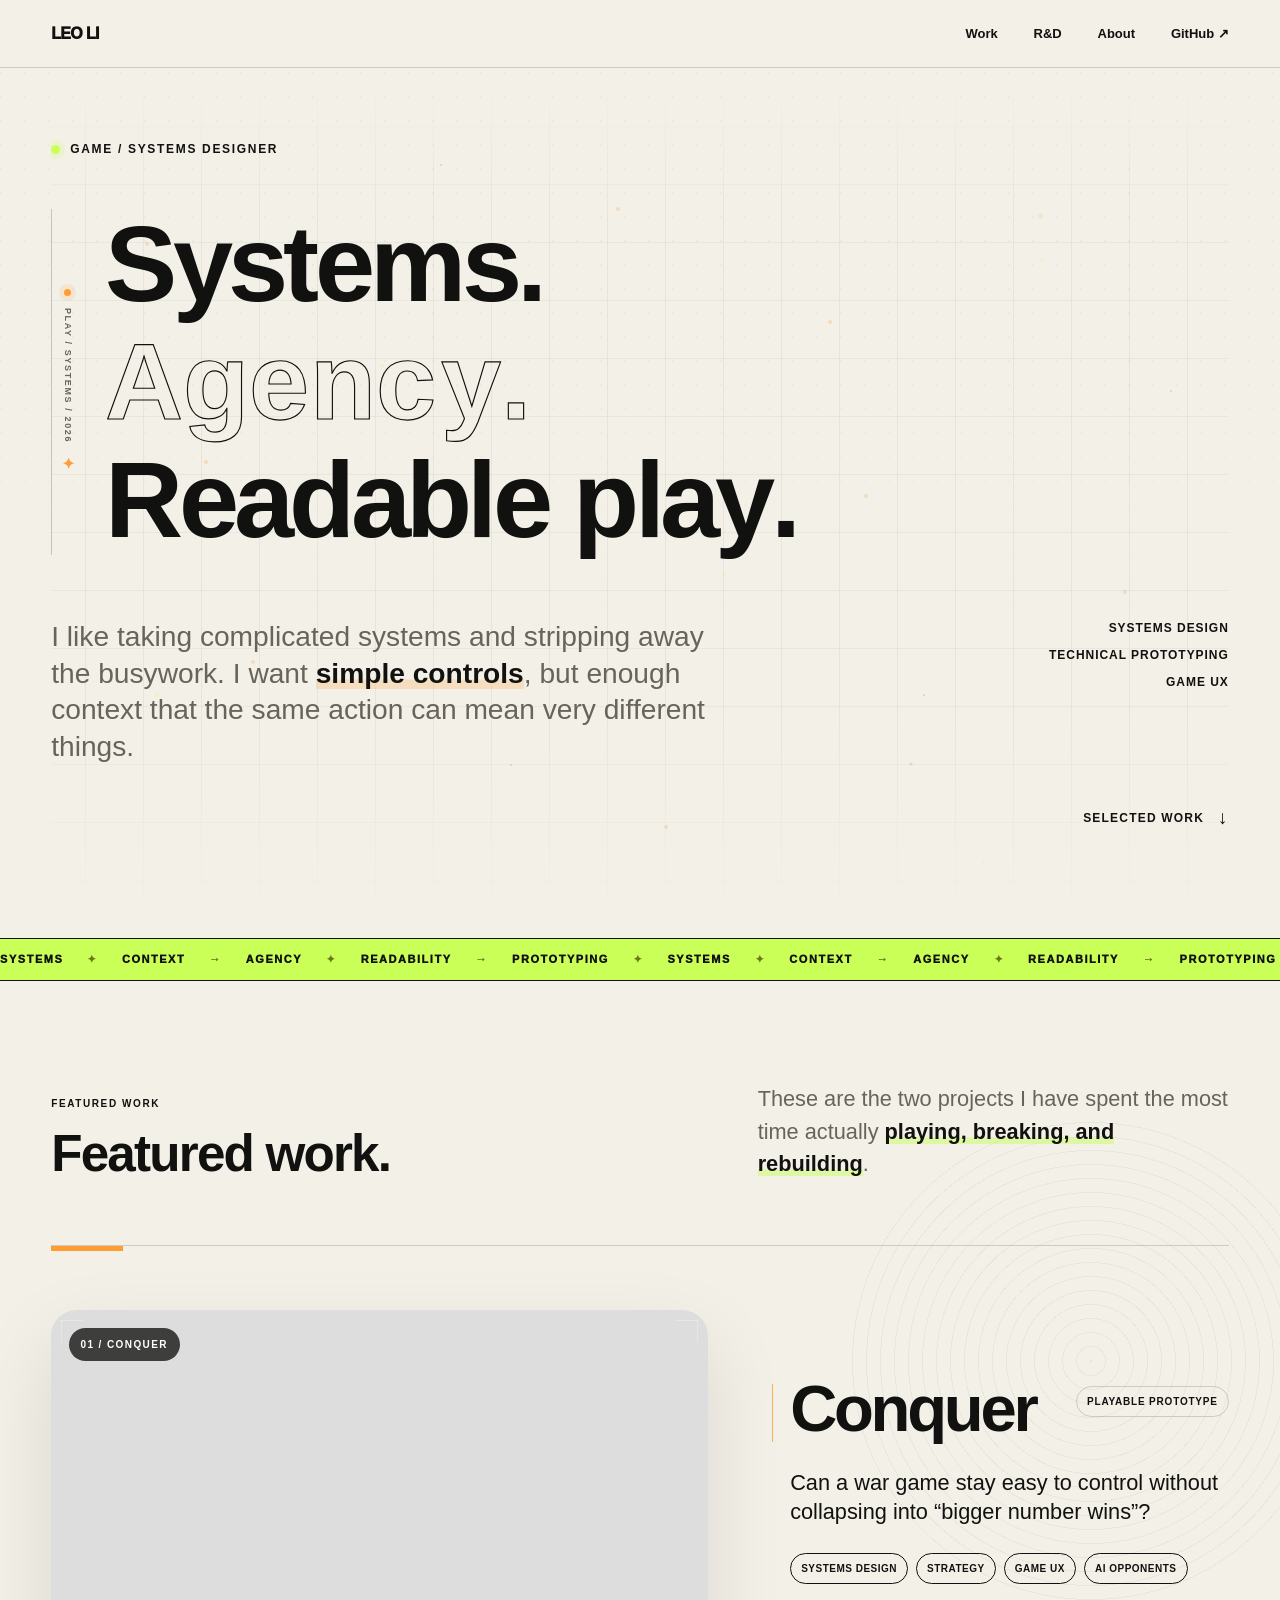
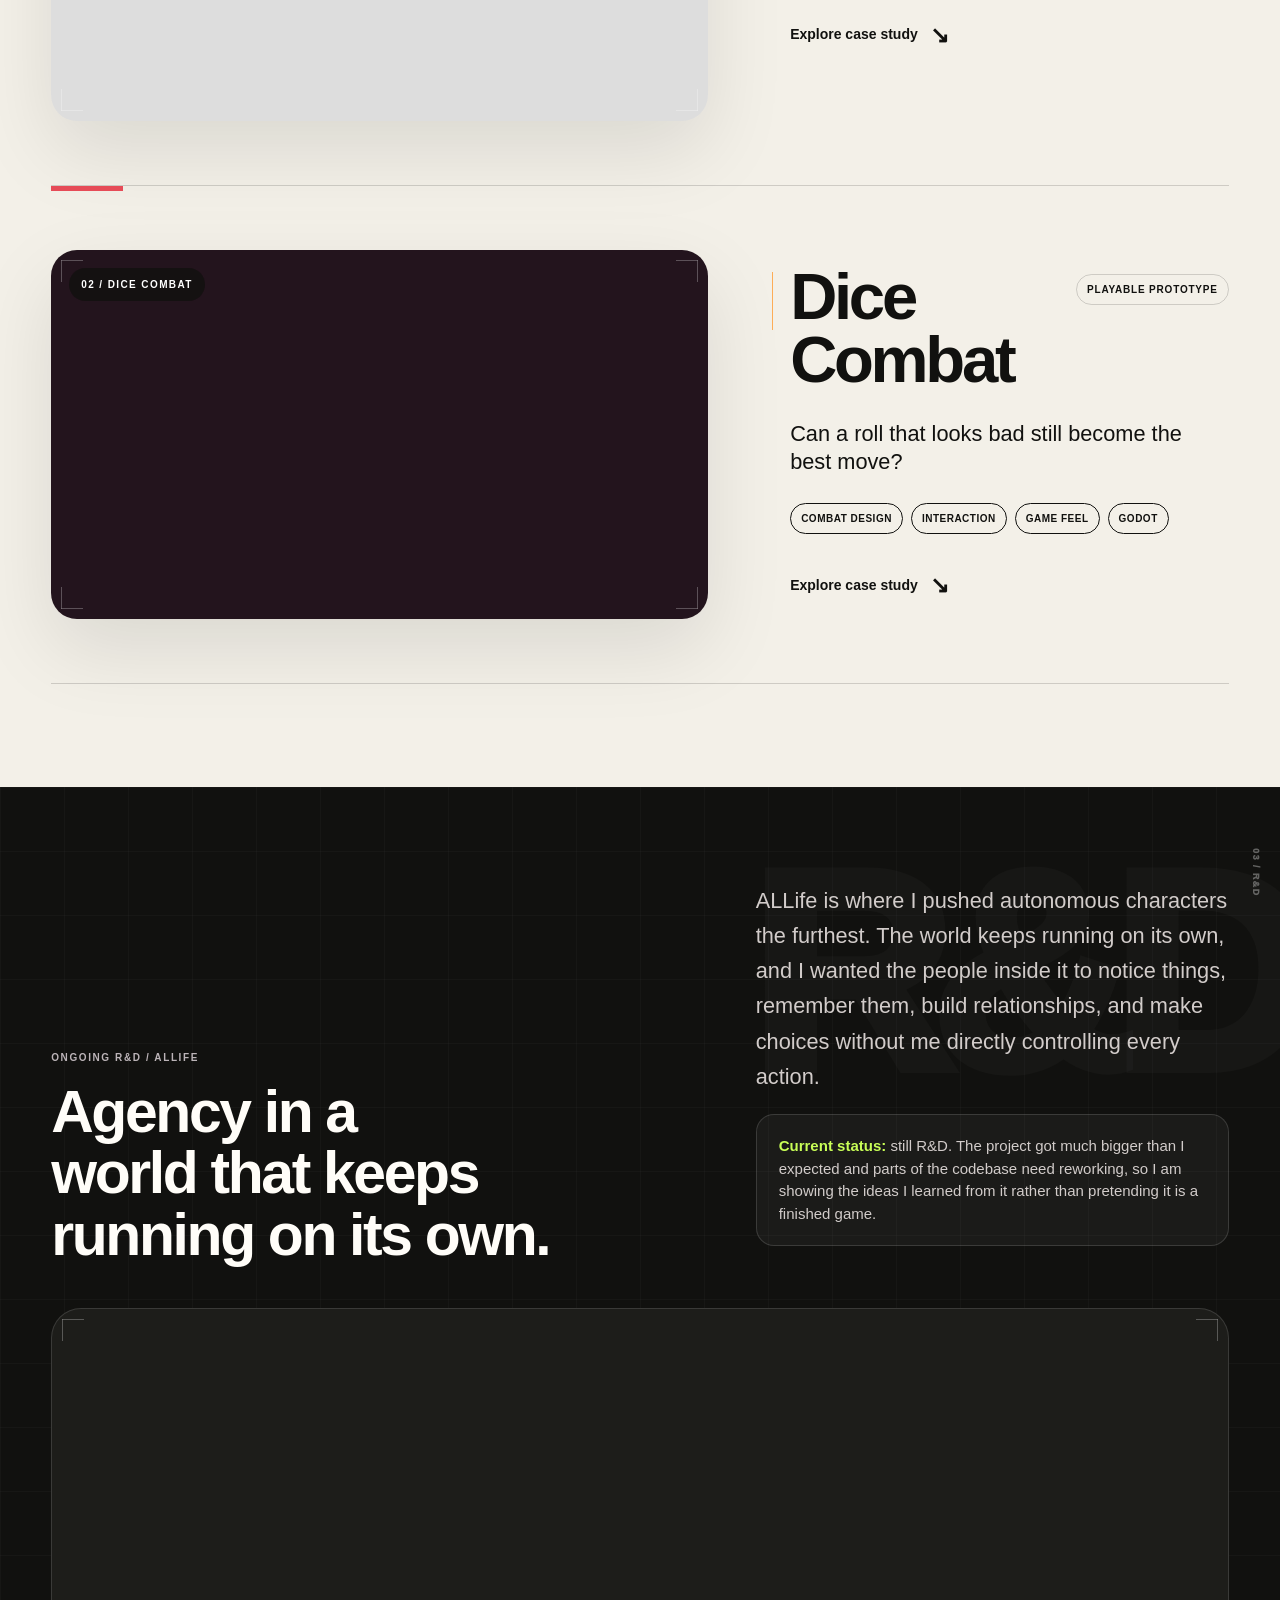
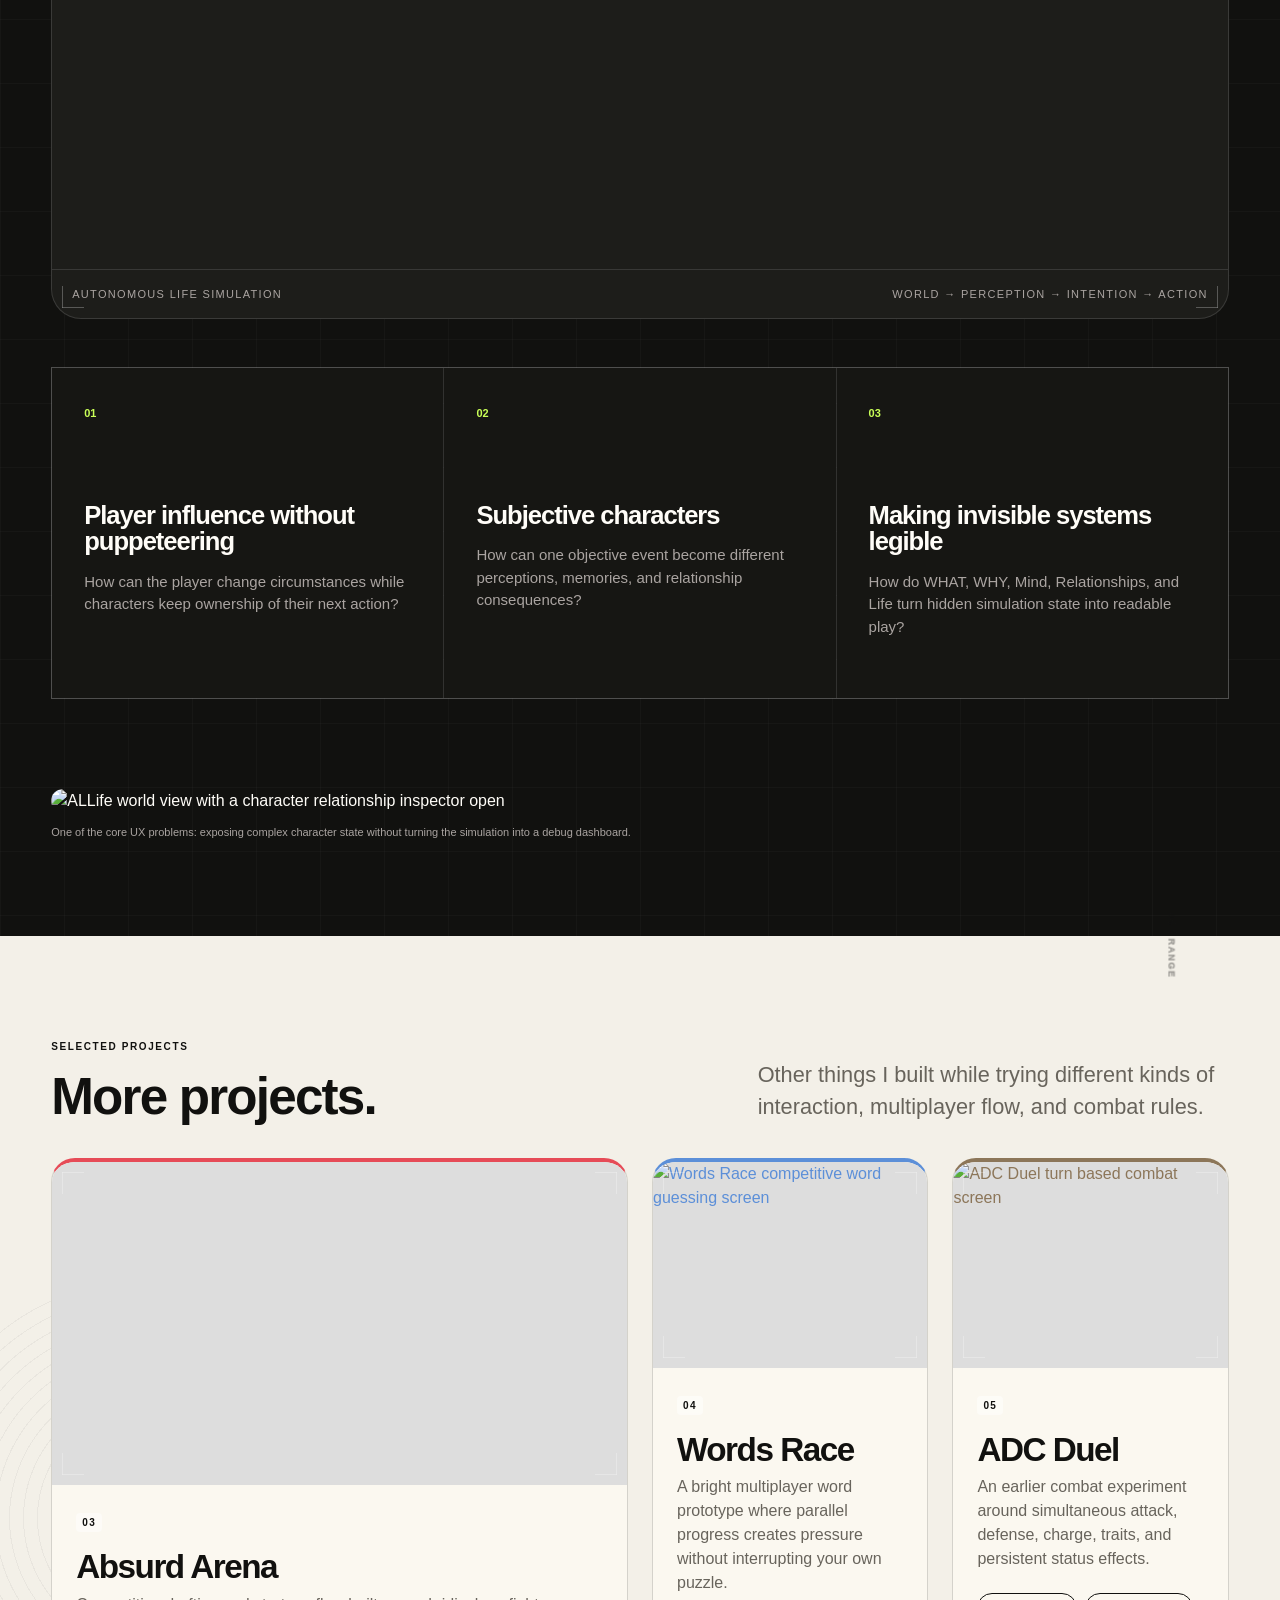
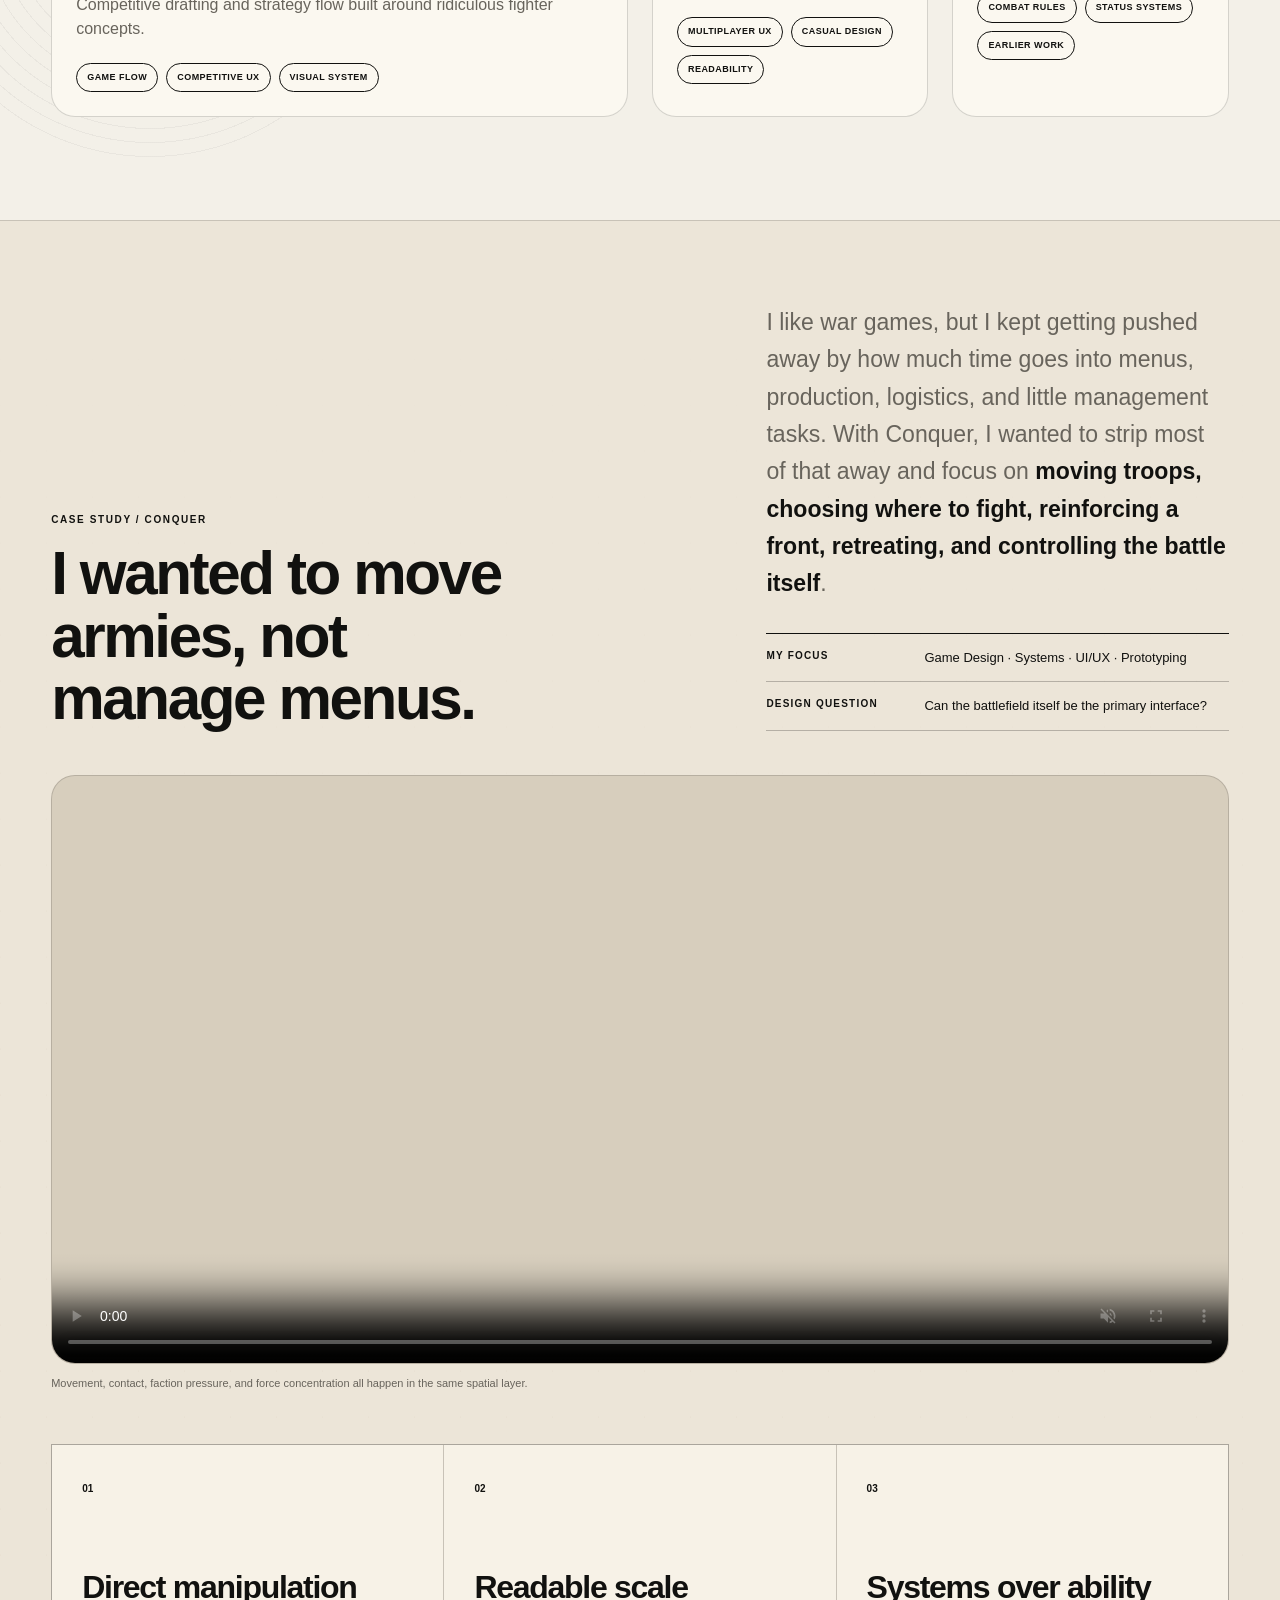
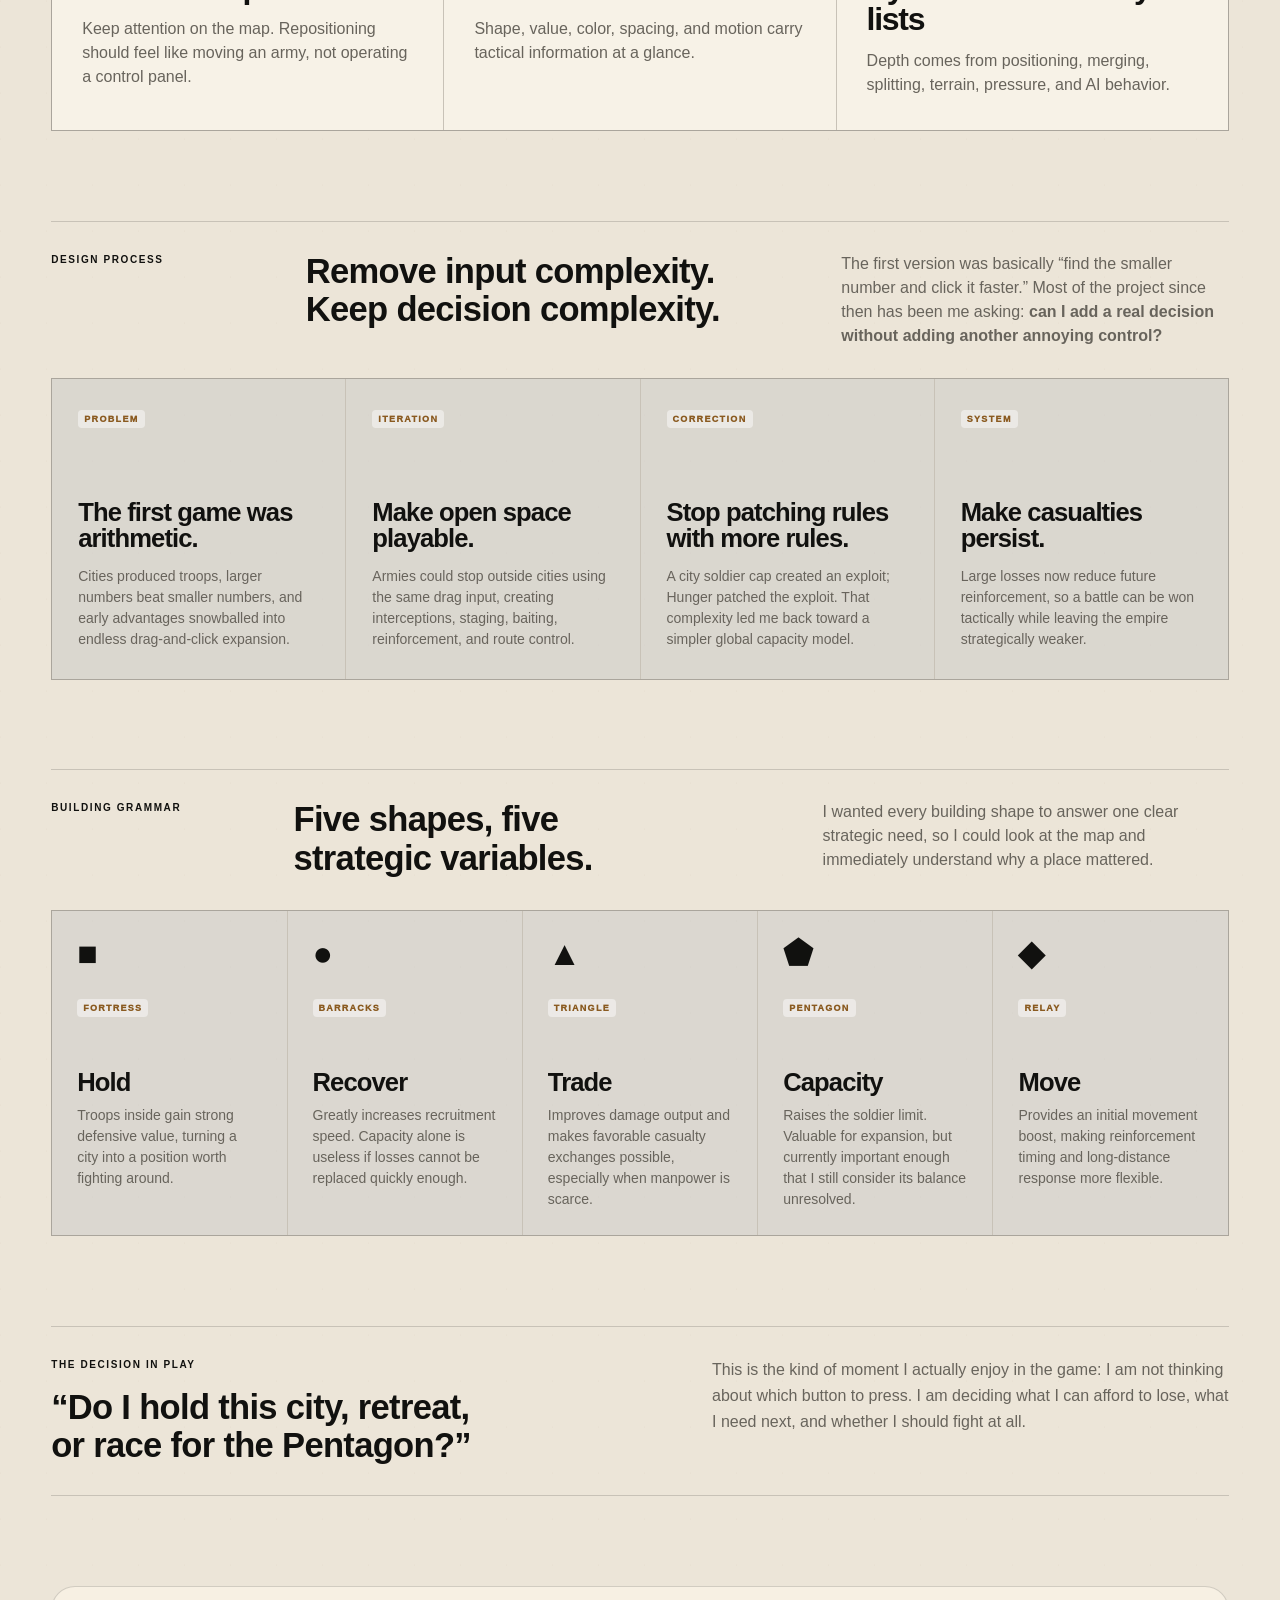
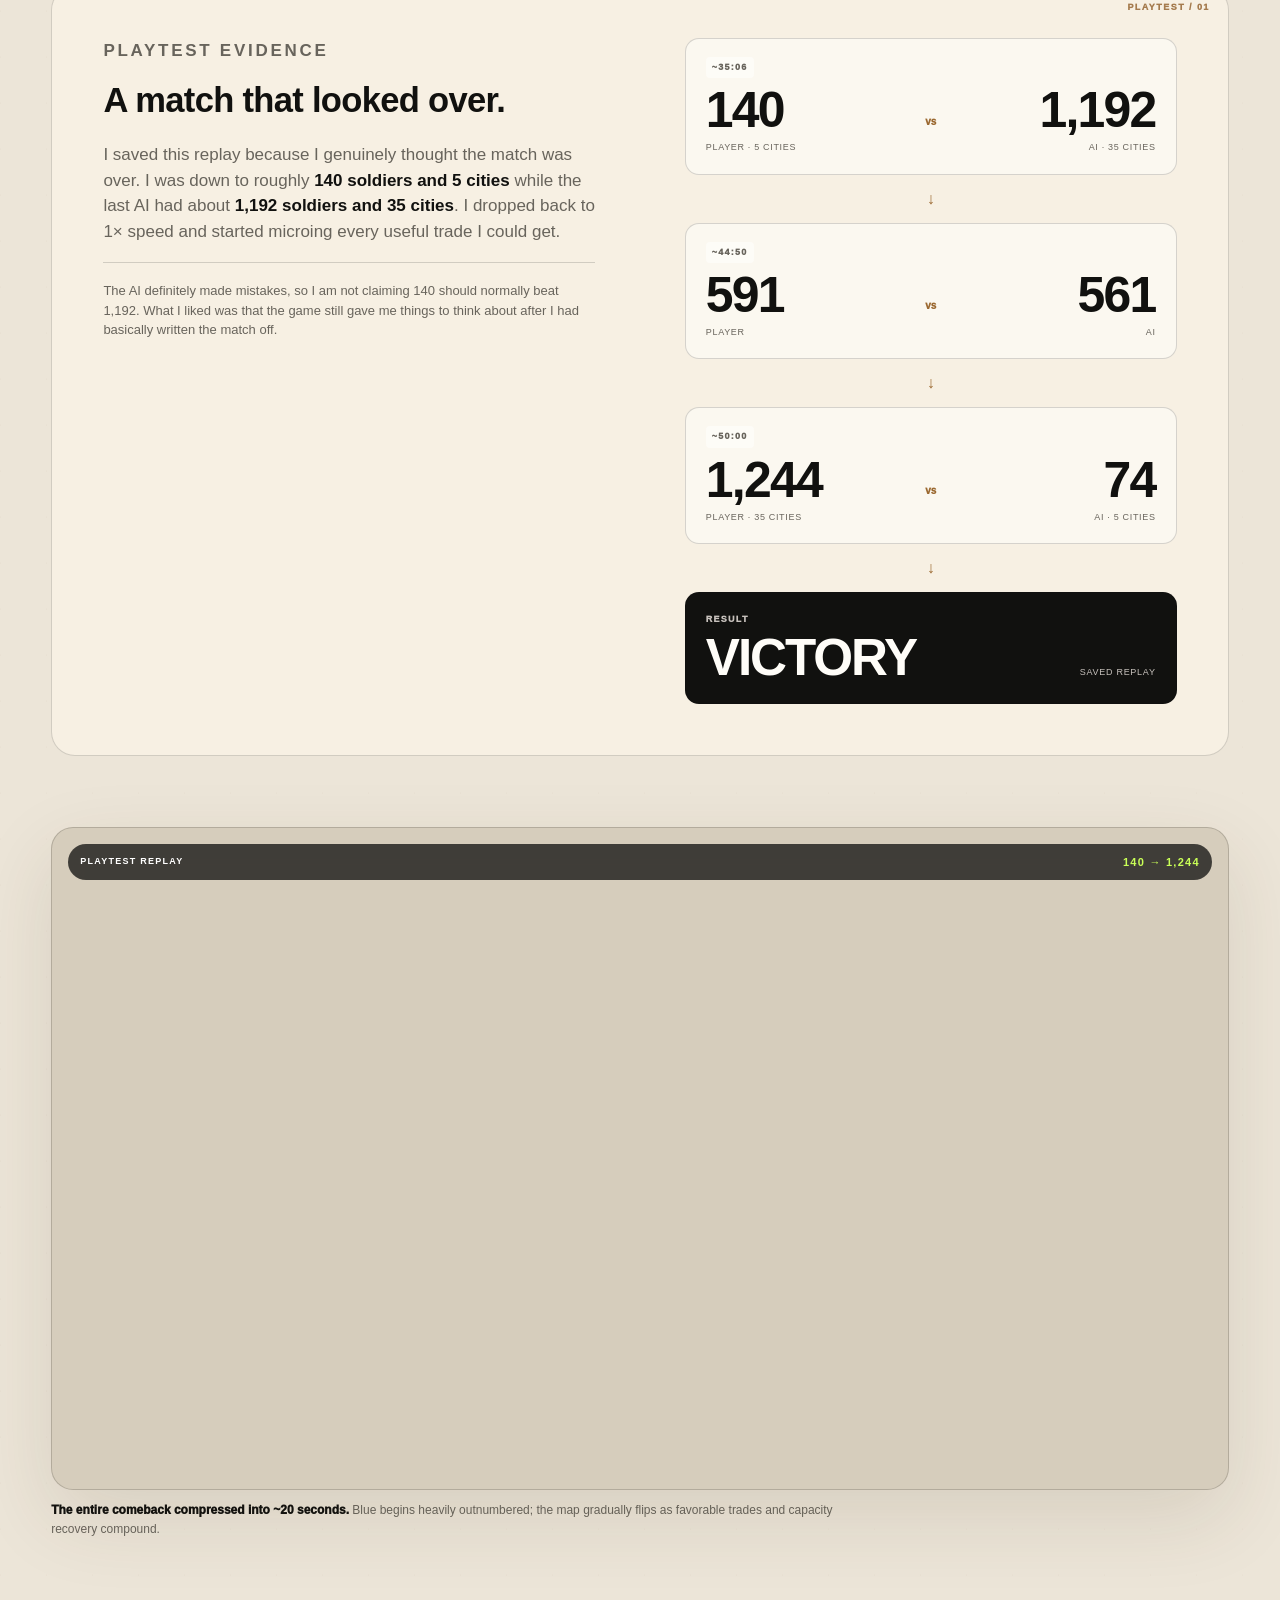
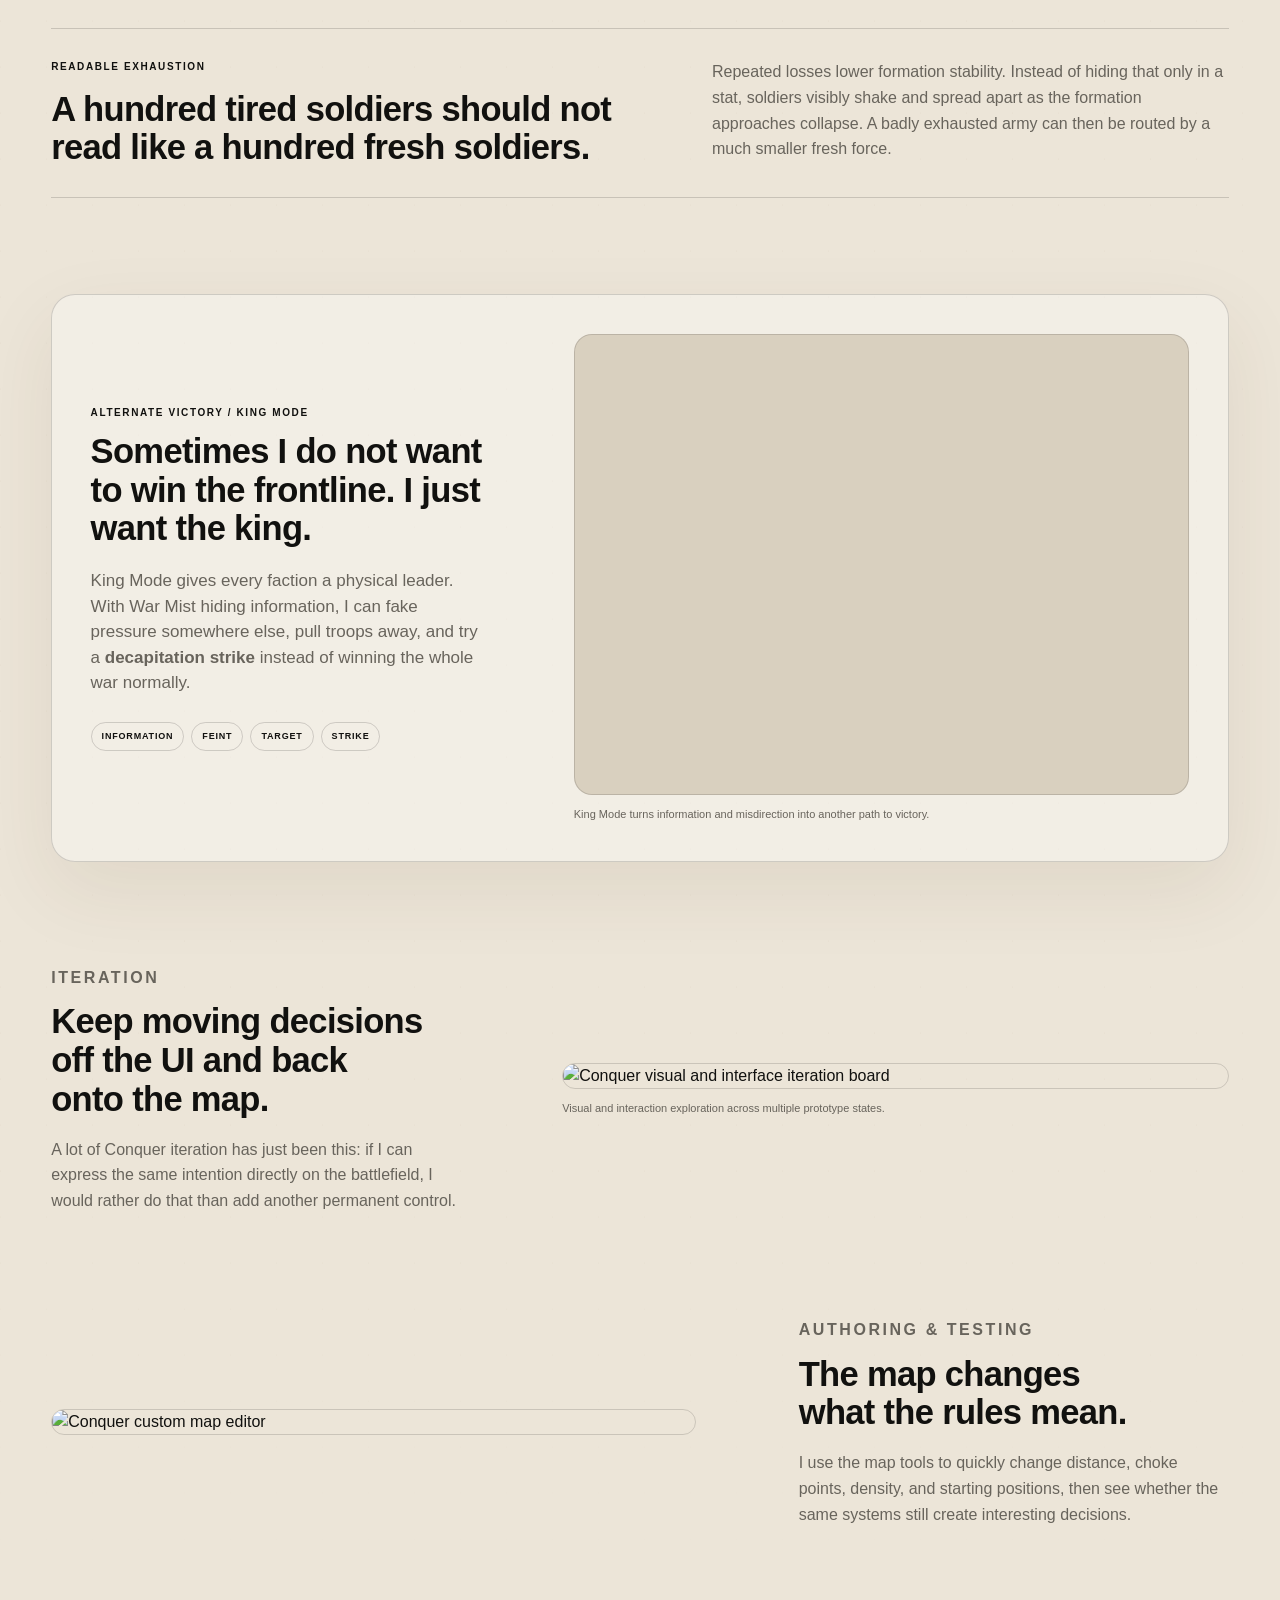
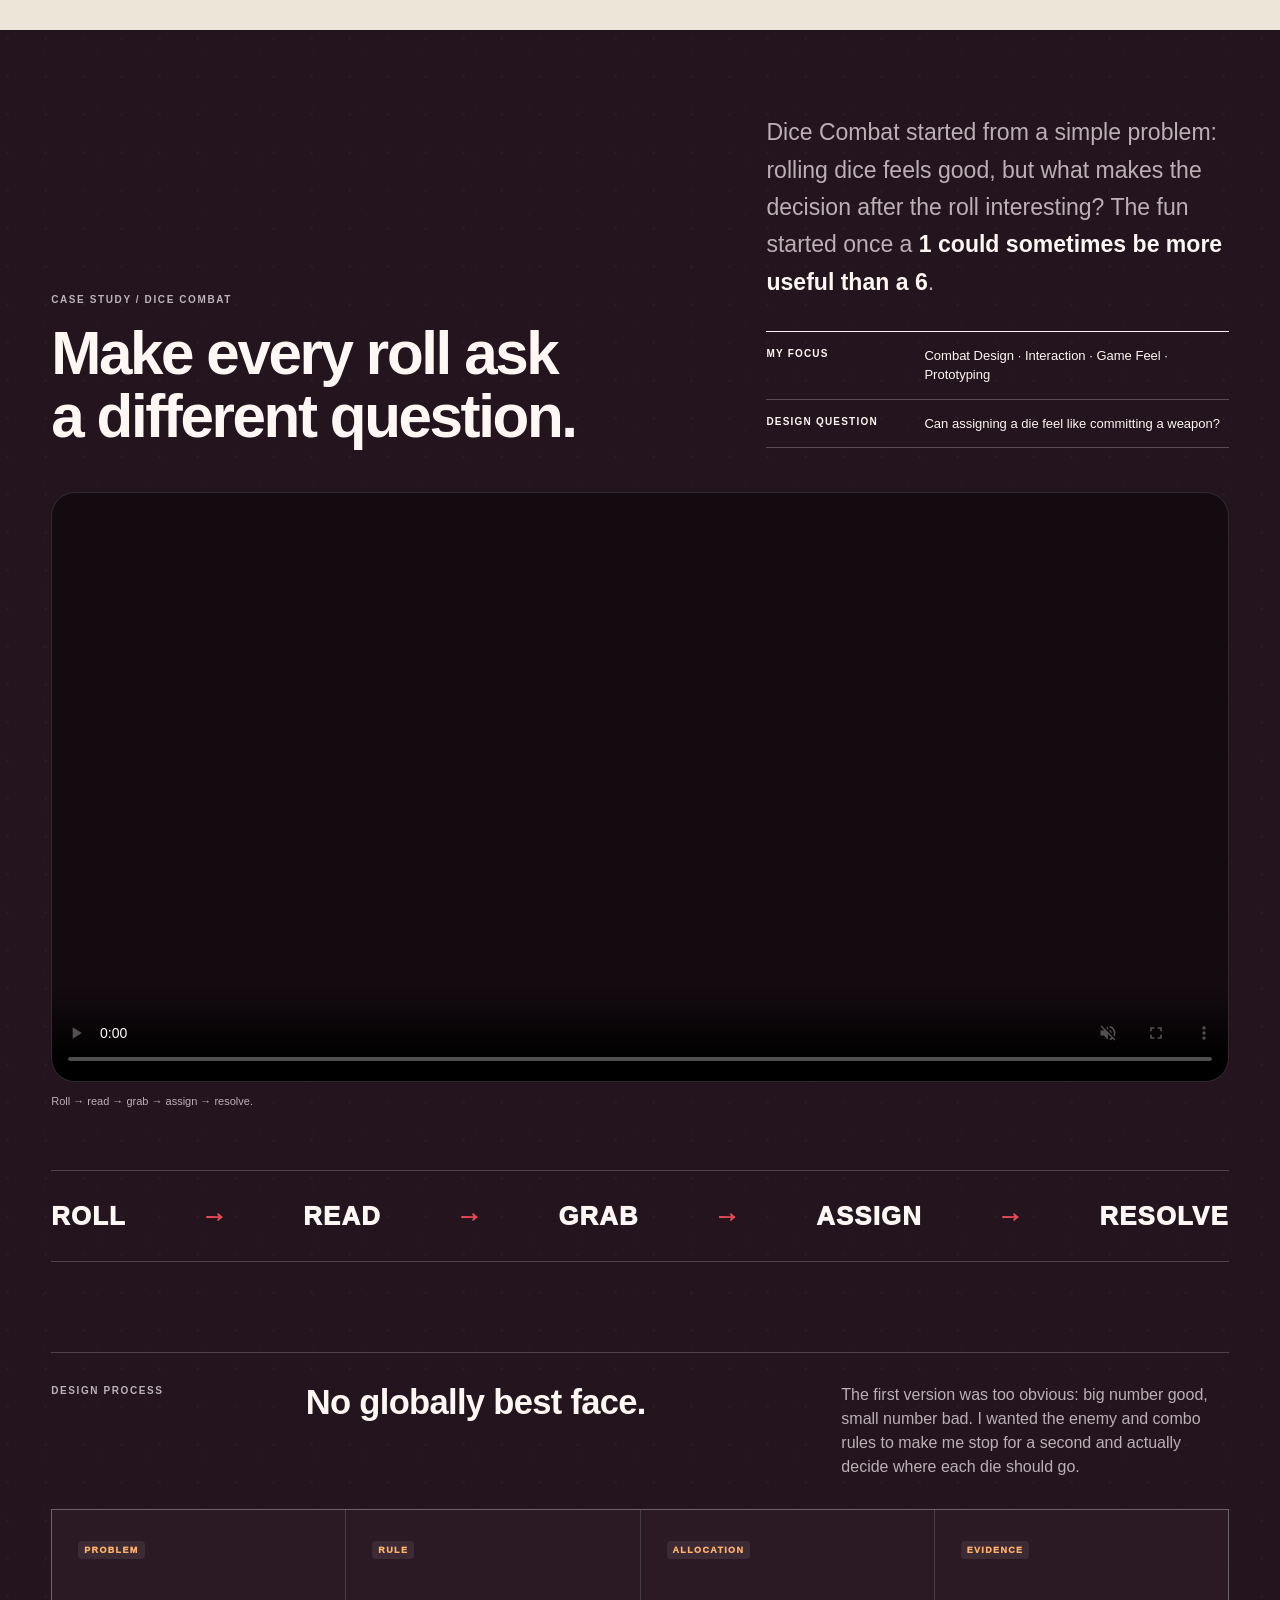
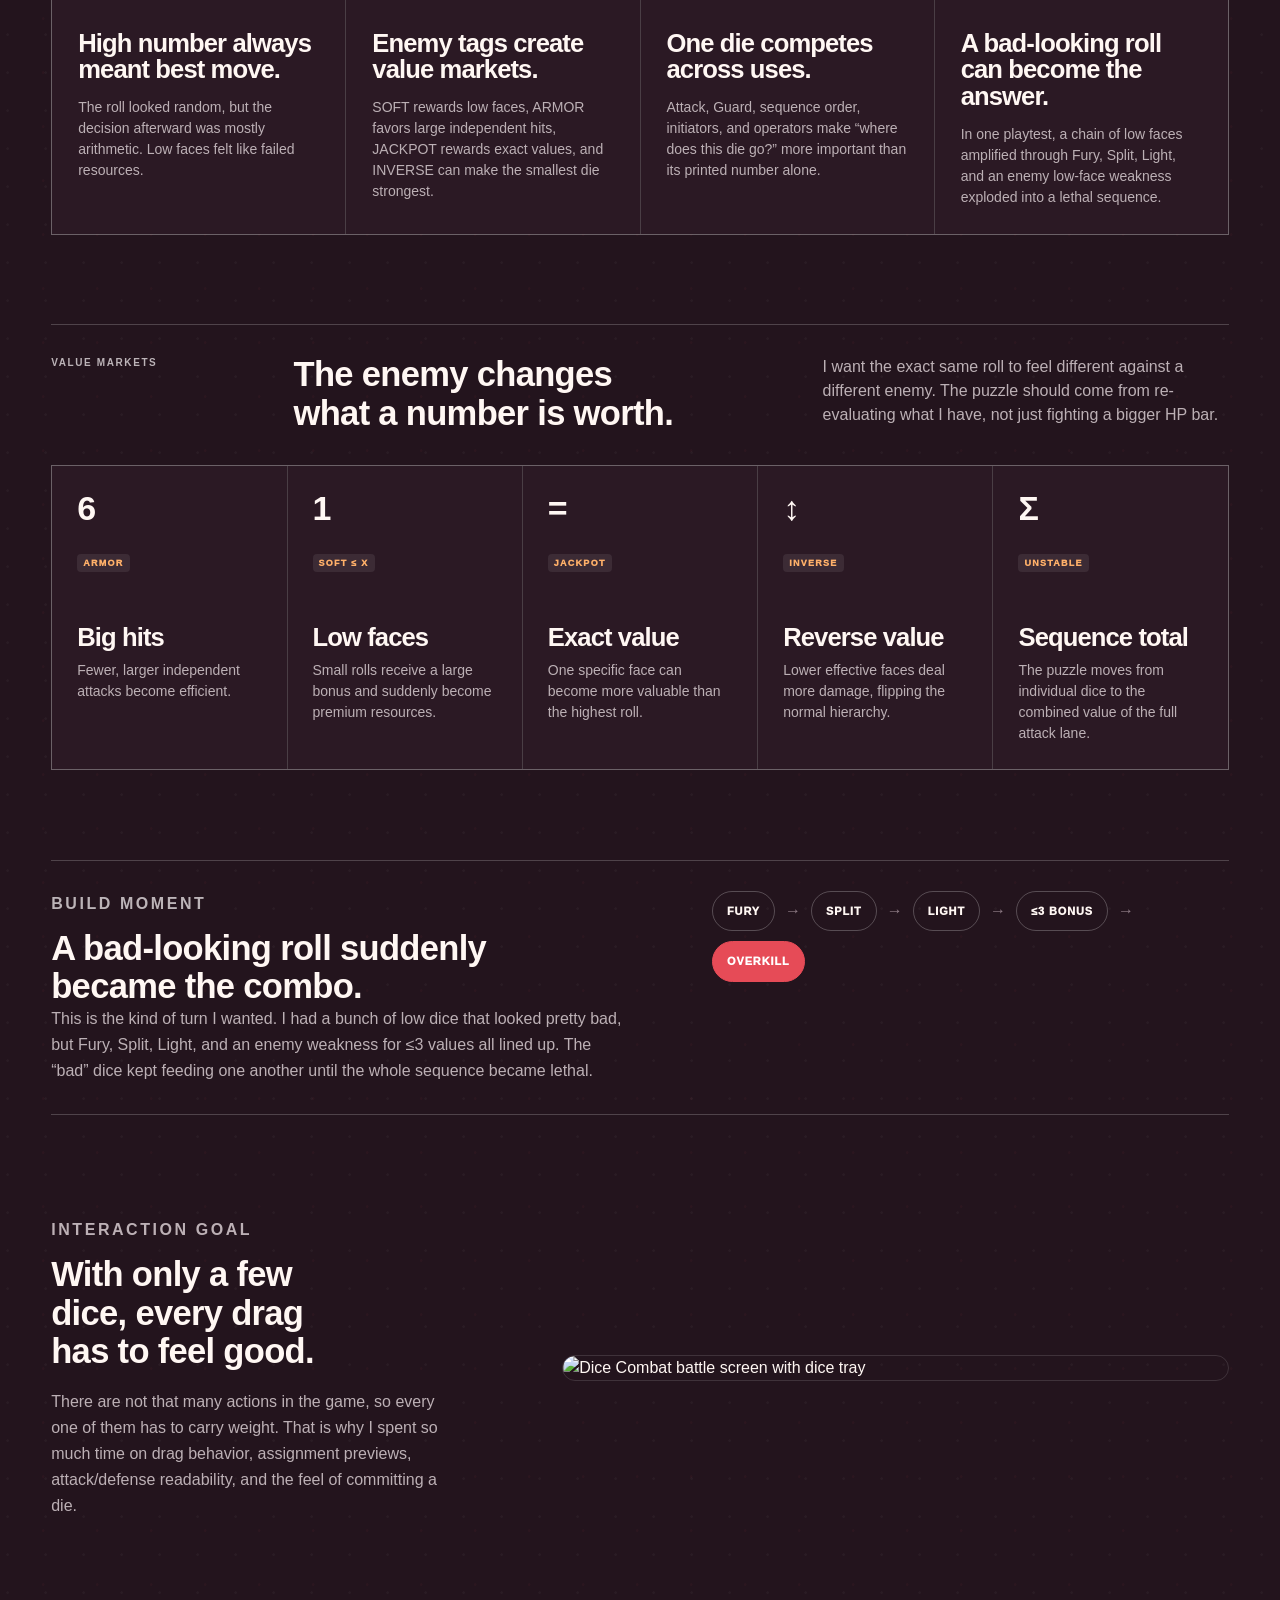
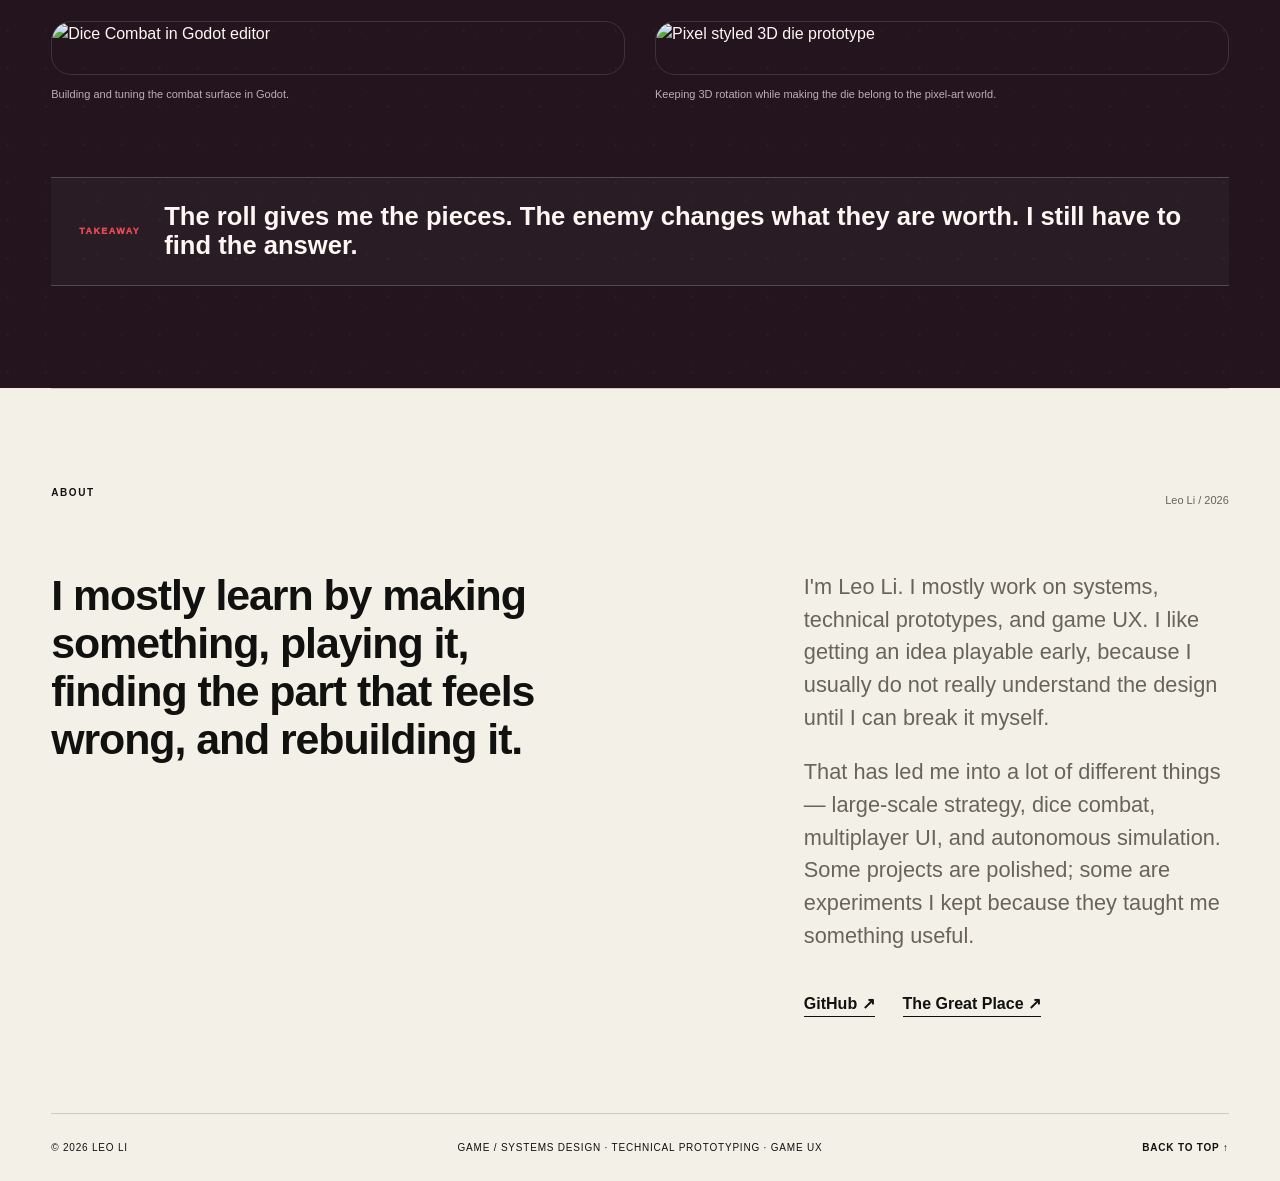
==== commit 20856dd7: "Polish portfolio typography and spacing" ====
--- a/index.html
+++ b/index.html
@@ -58,7 +58,7 @@
       <div class="section-head">
         <div>
           <p class="eyebrow">FEATURED WORK</p>
-          <h2>Playable evidence.</h2>
+          <h2>Featured work.</h2>
         </div>
         <p>These are the two projects I have spent the most time actually <strong>playing, breaking, and rebuilding</strong>.</p>
       </div>
@@ -100,10 +100,10 @@
         <div class="research-top reveal">
           <div>
             <p class="eyebrow light">ONGOING R&amp;D / ALLIFE</p>
-            <h2>Designing agency in a world that does not wait for the player.</h2>
+            <h2>Agency in a world that keeps running on its own.</h2>
           </div>
           <div class="research-copy">
-            <p>ALLife is where I pushed autonomous characters the furthest. I wanted people in the world to notice things, remember them, build relationships, and make choices without waiting for the player to puppeteer them.</p>
+            <p>ALLife is where I pushed autonomous characters the furthest. The world keeps running on its own, and I wanted the people inside it to notice things, remember them, build relationships, and make choices without me directly controlling every action.</p>
             <p class="honesty-note"><strong>Current status:</strong> still R&amp;D. The project got much bigger than I expected and parts of the codebase need reworking, so I am showing the ideas I learned from it rather than pretending it is a finished game.</p>
           </div>
         </div>
@@ -134,8 +134,8 @@
     <section class="more-work page-shell section">
       <span class="section-stamp" aria-hidden="true">04 / RANGE</span>
       <div class="section-head compact">
-        <div><p class="eyebrow">SELECTED PROJECTS</p><h2>Range, not filler.</h2></div>
-        <p>Other things I built while testing different kinds of interaction, multiplayer flow, and combat rules.</p>
+        <div><p class="eyebrow">SELECTED PROJECTS</p><h2>More projects.</h2></div>
+        <p>Other things I built while trying different kinds of interaction, multiplayer flow, and combat rules.</p>
       </div>
 
       <div class="project-grid">
@@ -176,9 +176,9 @@
     <section id="conquer" class="case-study case-conquer">
       <div class="page-shell section">
         <div class="case-intro reveal">
-          <div><p class="eyebrow">CASE STUDY / CONQUER</p><h2>Put the strategy on the battlefield.</h2></div>
+          <div><p class="eyebrow">CASE STUDY / CONQUER</p><h2>I wanted to move armies, not manage menus.</h2></div>
           <div class="case-summary">
-            <p>I started Conquer because I like war games, but I get tired when the interesting part is buried under menus and maintenance. I wanted to keep the part I care about — <strong>where to fight, when to commit, and how much force to send</strong> — while the game handles most of the busywork.</p>
+            <p>I like war games, but I kept getting pushed away by how much time goes into menus, production, logistics, and little management tasks. With Conquer, I wanted to strip most of that away and focus on <strong>moving troops, choosing where to fight, reinforcing a front, retreating, and controlling the battle itself</strong>.</p>
             <dl><div><dt>My focus</dt><dd>Game Design · Systems · UI/UX · Prototyping</dd></div><div><dt>Design question</dt><dd>Can the battlefield itself be the primary interface?</dd></div></dl>
           </div>
         </div>
--- a/styles.css
+++ b/styles.css
@@ -571,3 +571,68 @@
   .about h2{font-size:clamp(32px,10vw,46px)}
   .research-top h2,.section-head h2,.case-intro h2{font-size:clamp(40px,12vw,62px)}
 }
+
+
+/* v1.1 — tighter reading rhythm + quieter typography */
+.section{padding-block:clamp(68px,7.5vw,112px)}
+.selected-work.section,.more-work.section{padding-block:clamp(72px,8vw,118px)}
+.case-study .section{padding-top:clamp(62px,6.5vw,96px);padding-bottom:clamp(76px,8vw,124px)}
+
+/* The decorative stars/diamonds were fighting the content. */
+.section-head:before,.case-intro:before,.research-top:before,
+.section-head h2:after,.case-intro h2:after,.grammar-intro h3:after{display:none!important;content:none!important}
+
+/* Keep hierarchy, but stop every section from shouting. */
+.section-head h2{font-size:clamp(34px,4vw,58px);line-height:1.06;letter-spacing:-.035em}
+.research-top h2{font-size:clamp(36px,4.6vw,64px);line-height:1.05;letter-spacing:-.04em;max-width:760px}
+.case-intro h2{font-size:clamp(38px,4.7vw,66px);line-height:1.04;letter-spacing:-.04em;max-width:760px}
+.feature-copy h3{font-size:clamp(42px,5.1vw,78px);line-height:.96;letter-spacing:-.05em}
+.about h2{font-size:clamp(30px,3.35vw,48px);line-height:1.12;letter-spacing:-.025em;max-width:760px}
+.trace-heading h3,.grammar-intro h3,.decision-moment h3,.route-story h3,.combo-story h3,
+.comeback-copy h3,.mode-proof-copy h3,.case-split h3{font-size:clamp(24px,2.7vw,39px);line-height:1.12;letter-spacing:-.02em}
+.takeaway p{font-size:clamp(18px,2vw,27px)}
+.research-questions h3{font-size:clamp(23px,2vw,32px)}
+.mini-copy h3{font-size:clamp(27px,2.6vw,42px)}
+
+/* Pull sections closer together so the case studies read as one story. */
+.section-head{margin-bottom:clamp(36px,5vw,64px)}
+.section-head.compact{margin-bottom:34px}
+.research-top{margin-bottom:42px}
+.case-intro{margin-bottom:44px}
+.principles{margin-top:52px}
+.design-trace{margin-top:clamp(62px,7vw,98px)}
+.system-grammar{margin-top:clamp(62px,7vw,102px)}
+.decision-moment,.comeback,.route-story,.combo-story{margin-top:clamp(62px,7vw,104px)}
+.proof-film{margin-top:clamp(42px,5.5vw,78px)}
+.mode-proof{margin-top:clamp(62px,7.5vw,108px)}
+.case-split,.process-pair{margin-top:clamp(66px,8vw,112px)}
+.research-questions{margin-top:48px}
+.allife-detail{margin-top:clamp(58px,7vw,98px)}
+
+/* Project cards should feel important without dominating the whole page. */
+.feature{padding-block:clamp(40px,5vw,70px)}
+.feature-question{font-size:clamp(18px,1.7vw,25px);line-height:1.32}
+
+/* Slightly stronger body emphasis, without turning paragraphs into banners. */
+.case-summary strong,.lede strong,.section-head>p strong,.comeback-copy strong,.combo-copy strong{font-weight:850}
+
+/* Hero word animation: a soft wave, not a bounce. */
+.hero-char{display:inline-block;will-change:transform;animation:heroCharFloat 4.8s ease-in-out infinite;animation-delay:calc(var(--char-index,0) * 70ms)}
+.hero-line:hover .hero-char{animation-duration:2.7s}
+@keyframes heroCharFloat{
+  0%,100%{transform:translateY(0)}
+  35%{transform:translateY(-2px)}
+  65%{transform:translateY(1px)}
+}
+
+@media(max-width:700px){
+  .section{padding-block:58px}
+  .case-study .section{padding-top:54px;padding-bottom:68px}
+  .section-head h2{font-size:clamp(32px,10vw,46px)}
+  .research-top h2,.case-intro h2{font-size:clamp(34px,10.5vw,50px)}
+  .feature-copy h3{font-size:clamp(39px,12vw,58px)}
+  .about h2{font-size:clamp(29px,9vw,39px)}
+  .trace-heading h3,.grammar-intro h3,.decision-moment h3,.route-story h3,.combo-story h3,
+  .comeback-copy h3,.mode-proof-copy h3,.case-split h3{font-size:clamp(24px,7.5vw,34px)}
+}
+@media(prefers-reduced-motion:reduce){.hero-char{animation:none!important}}
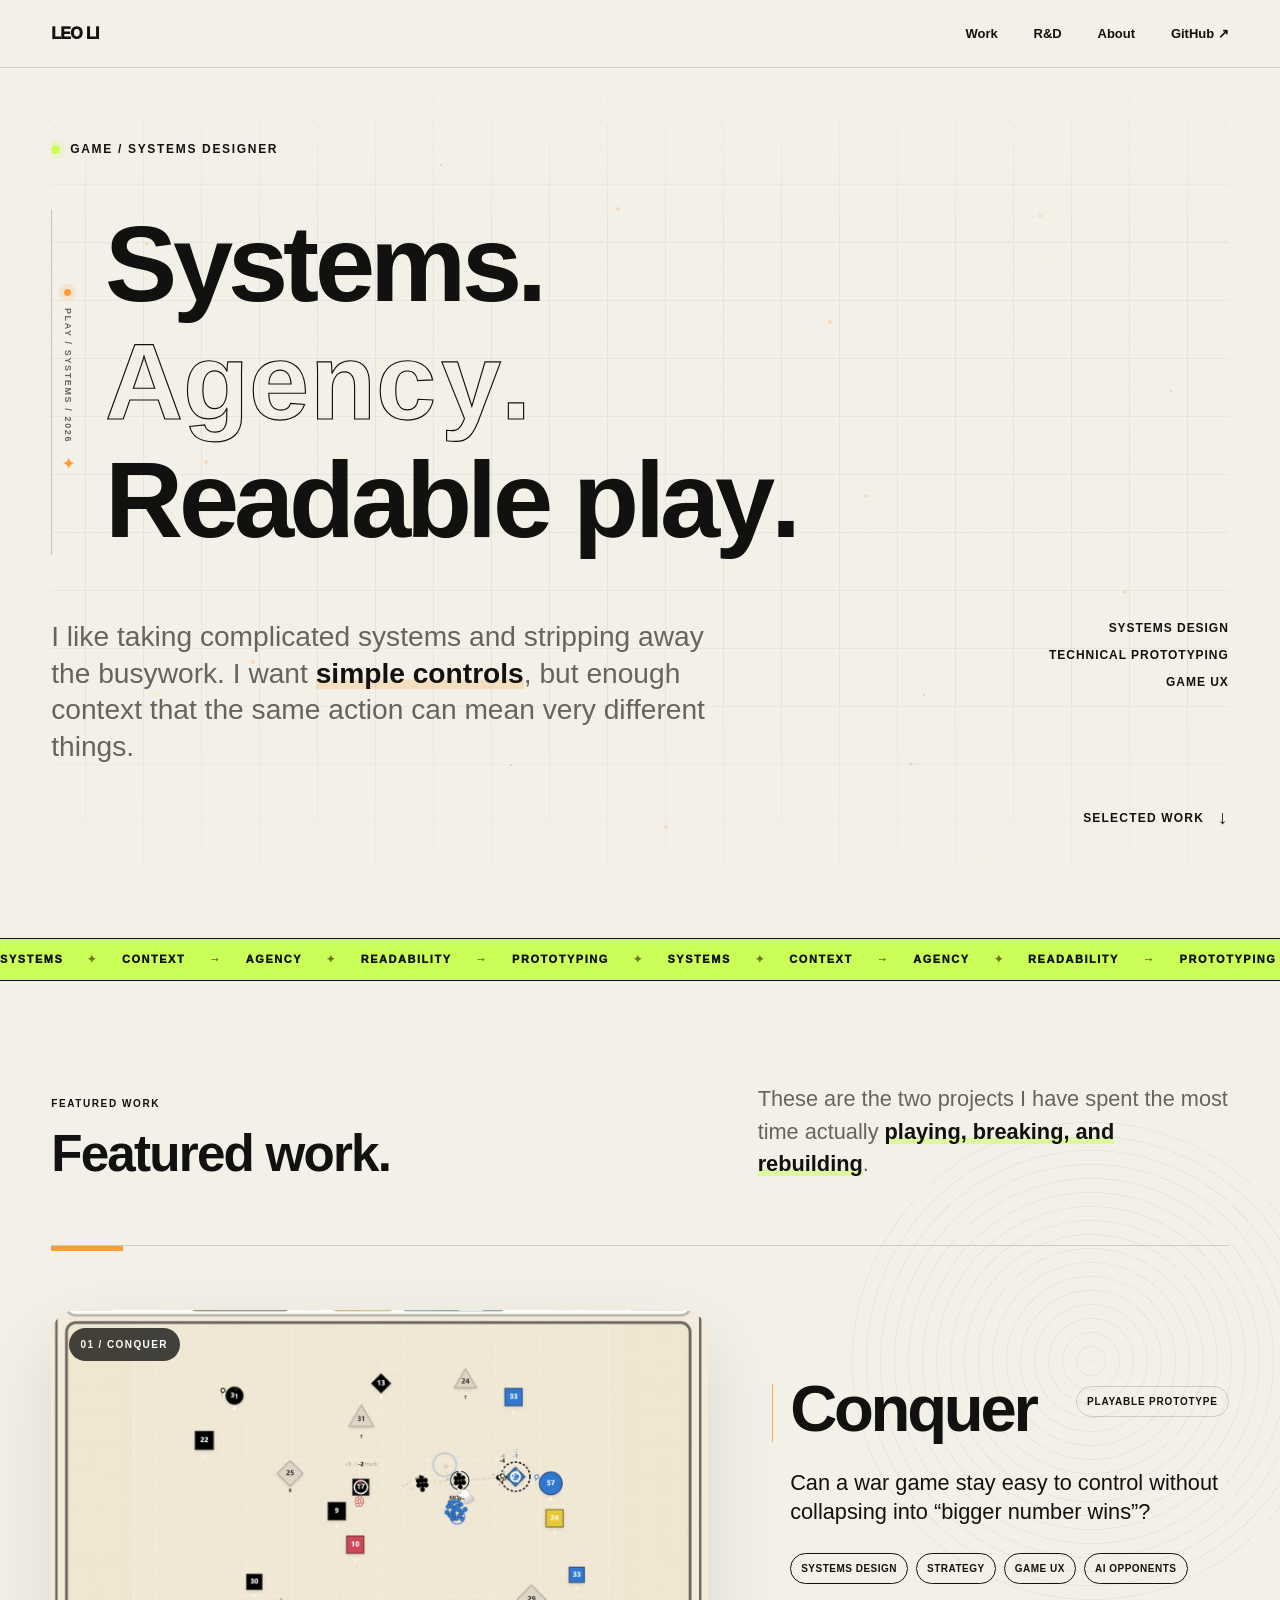
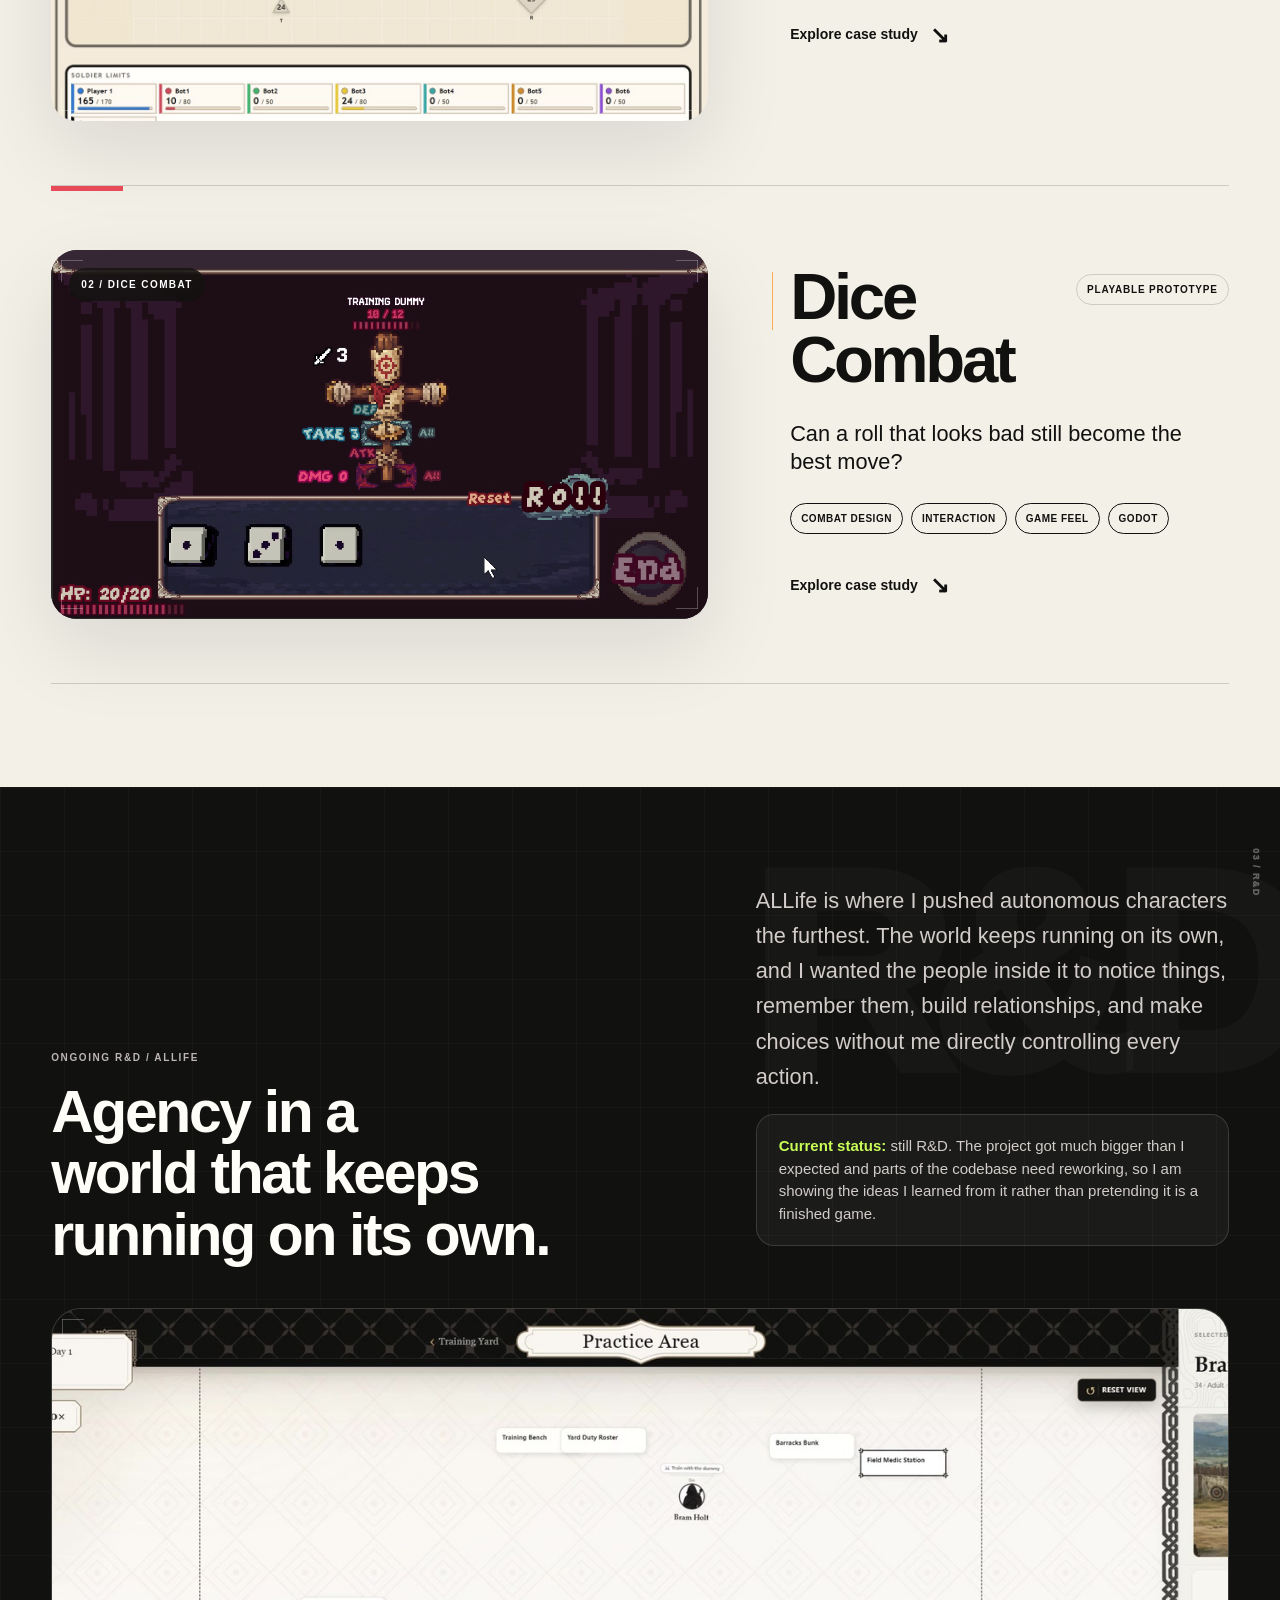
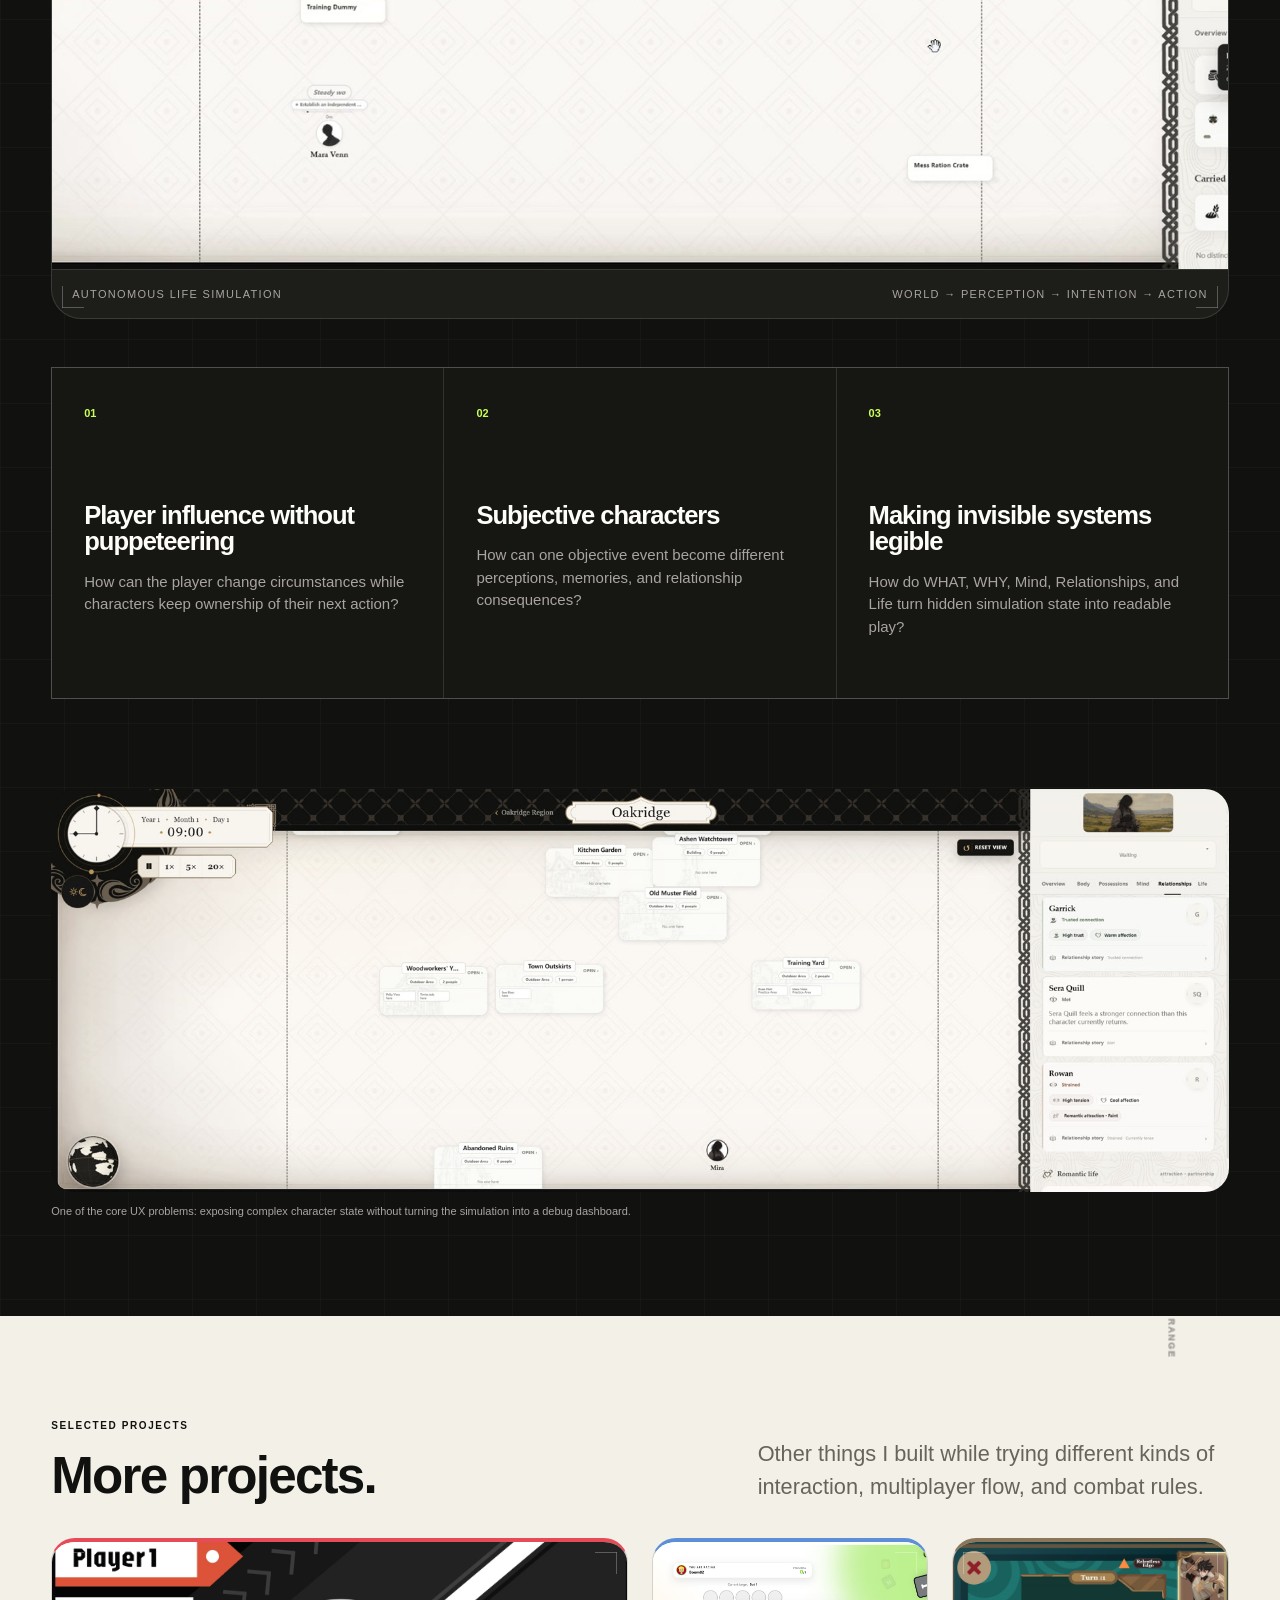
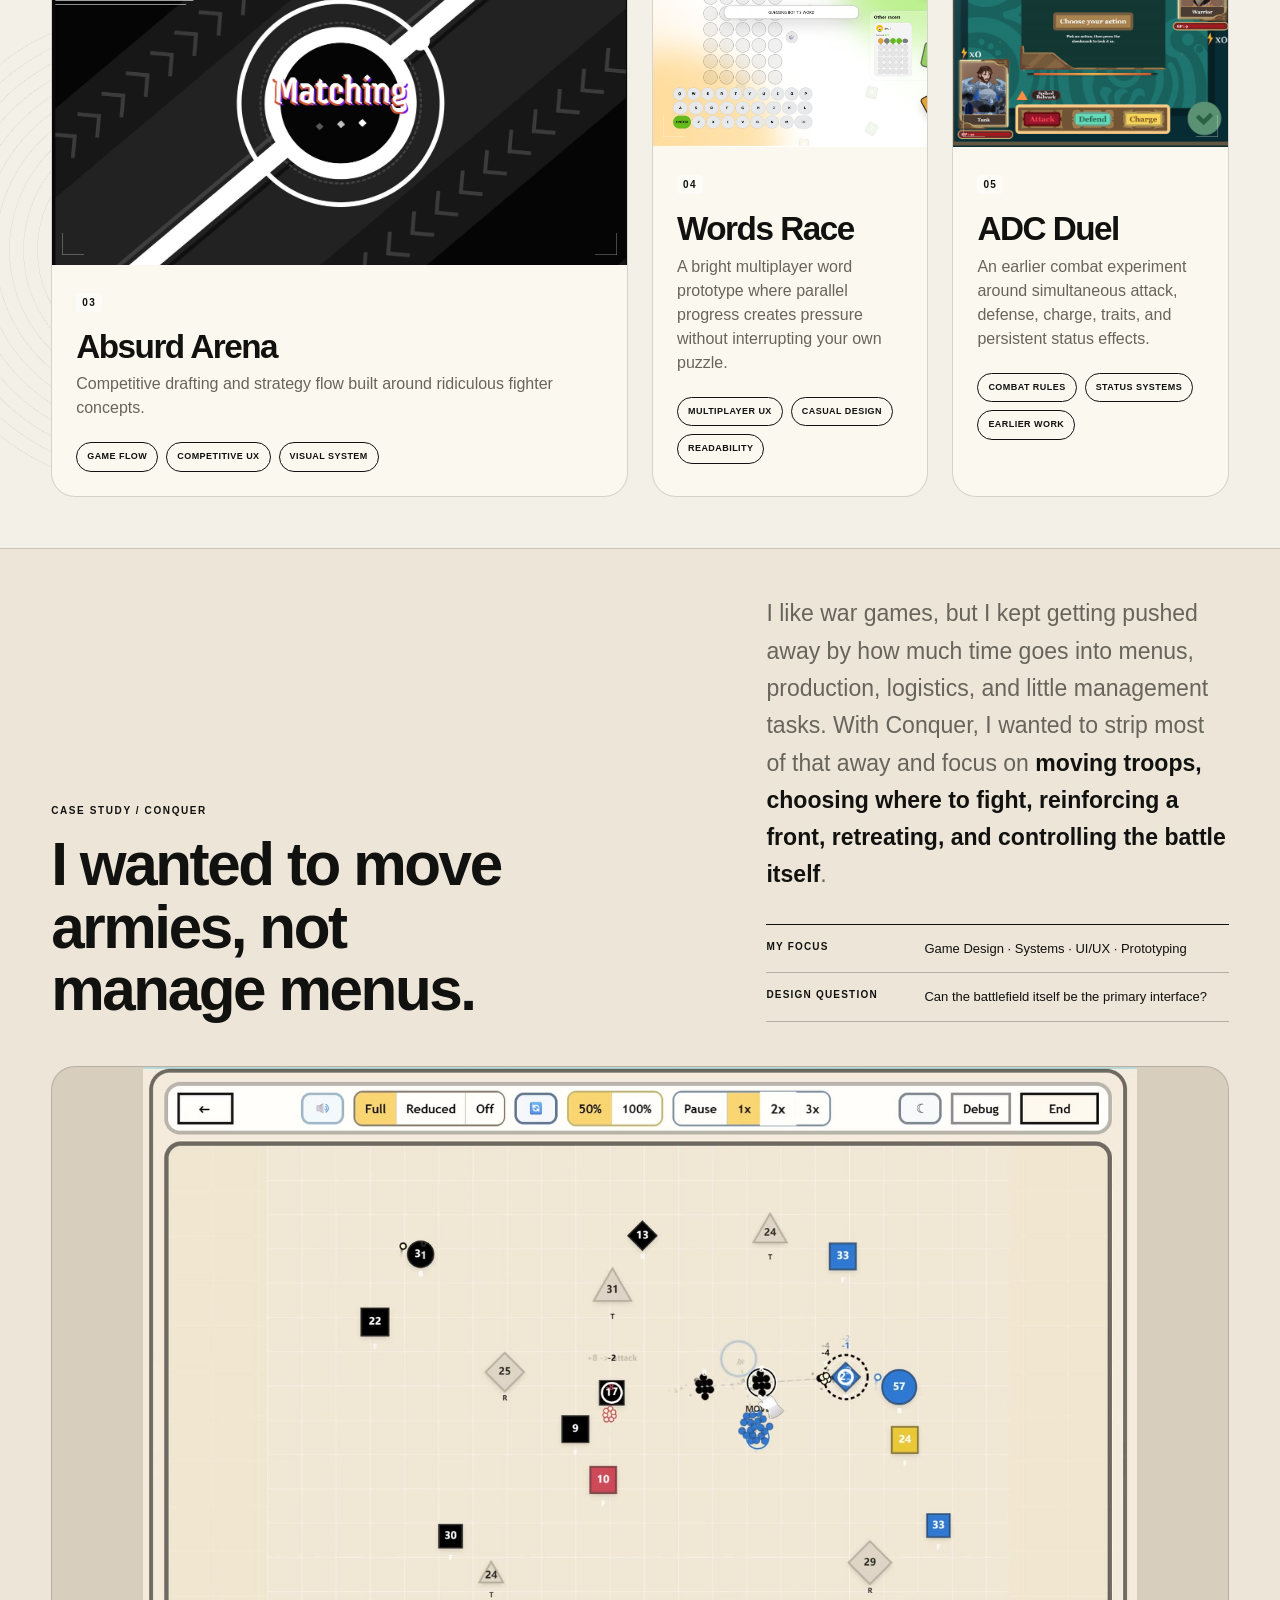
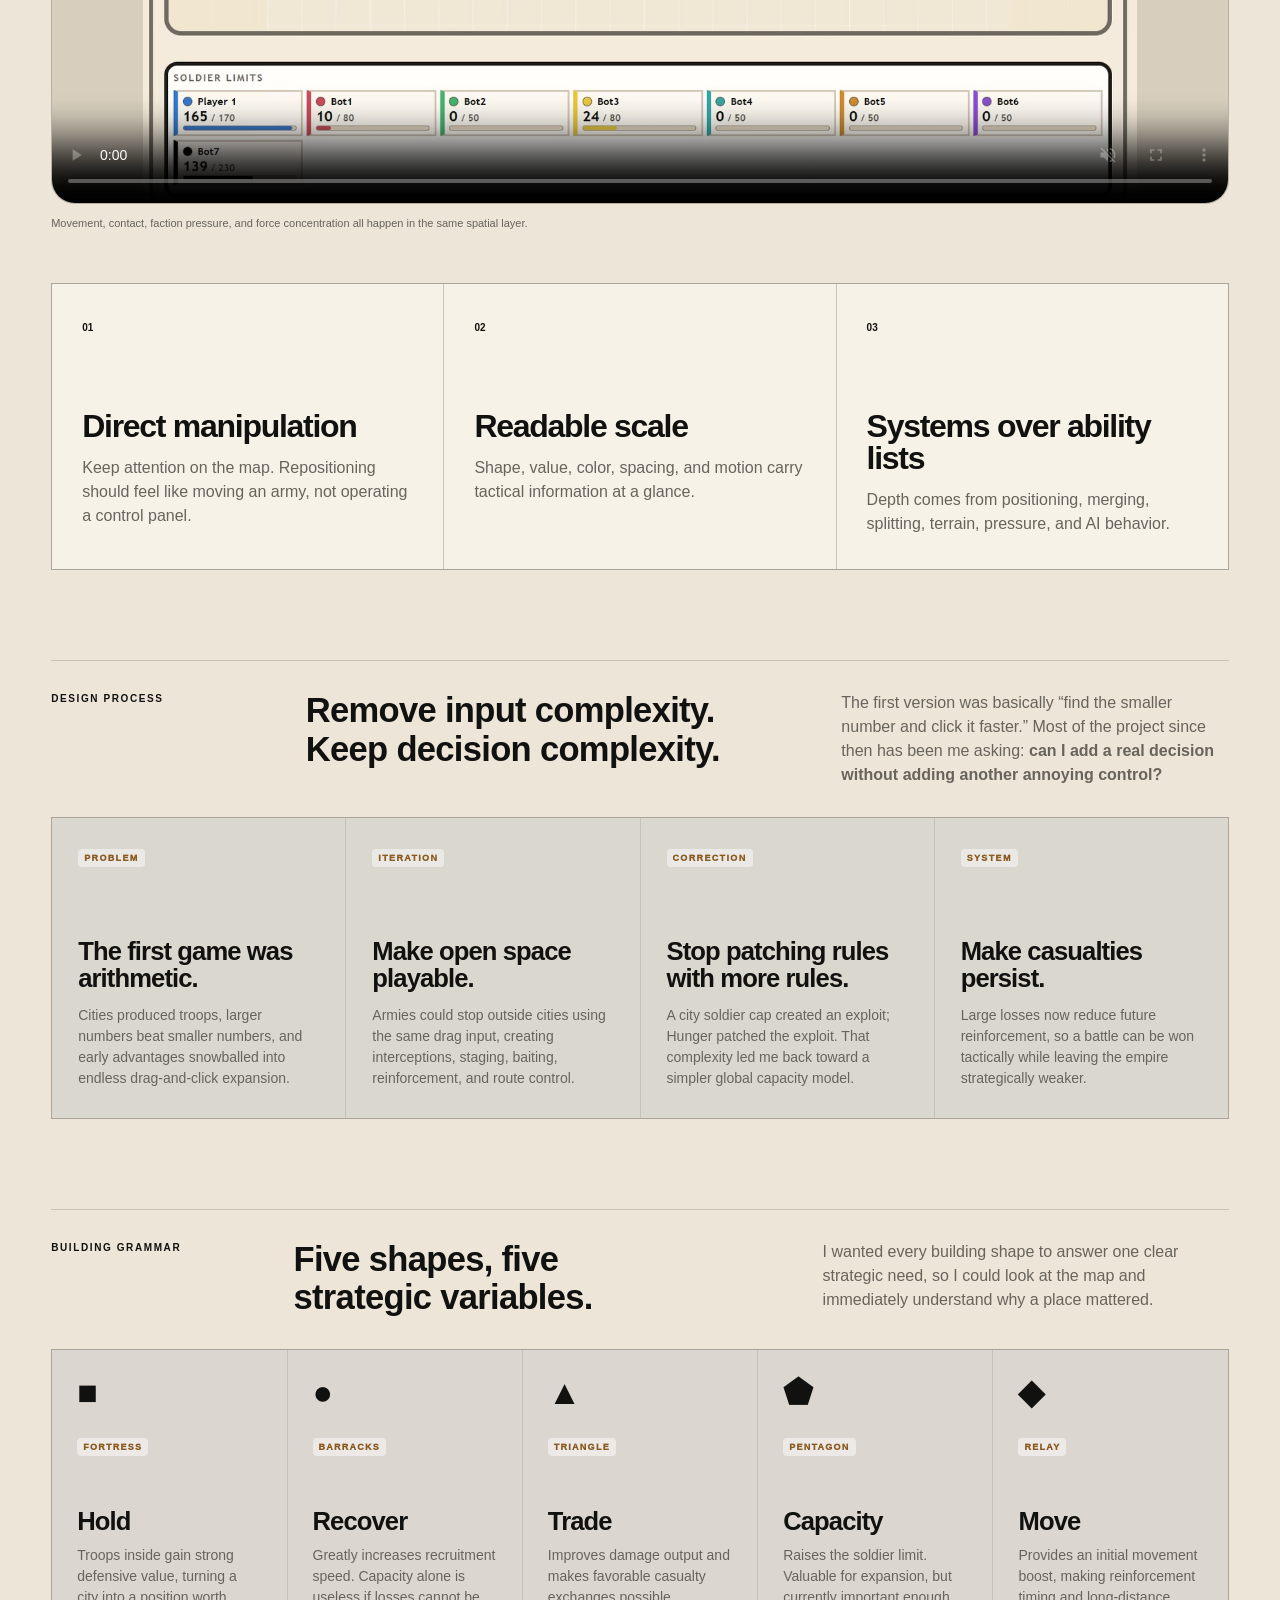
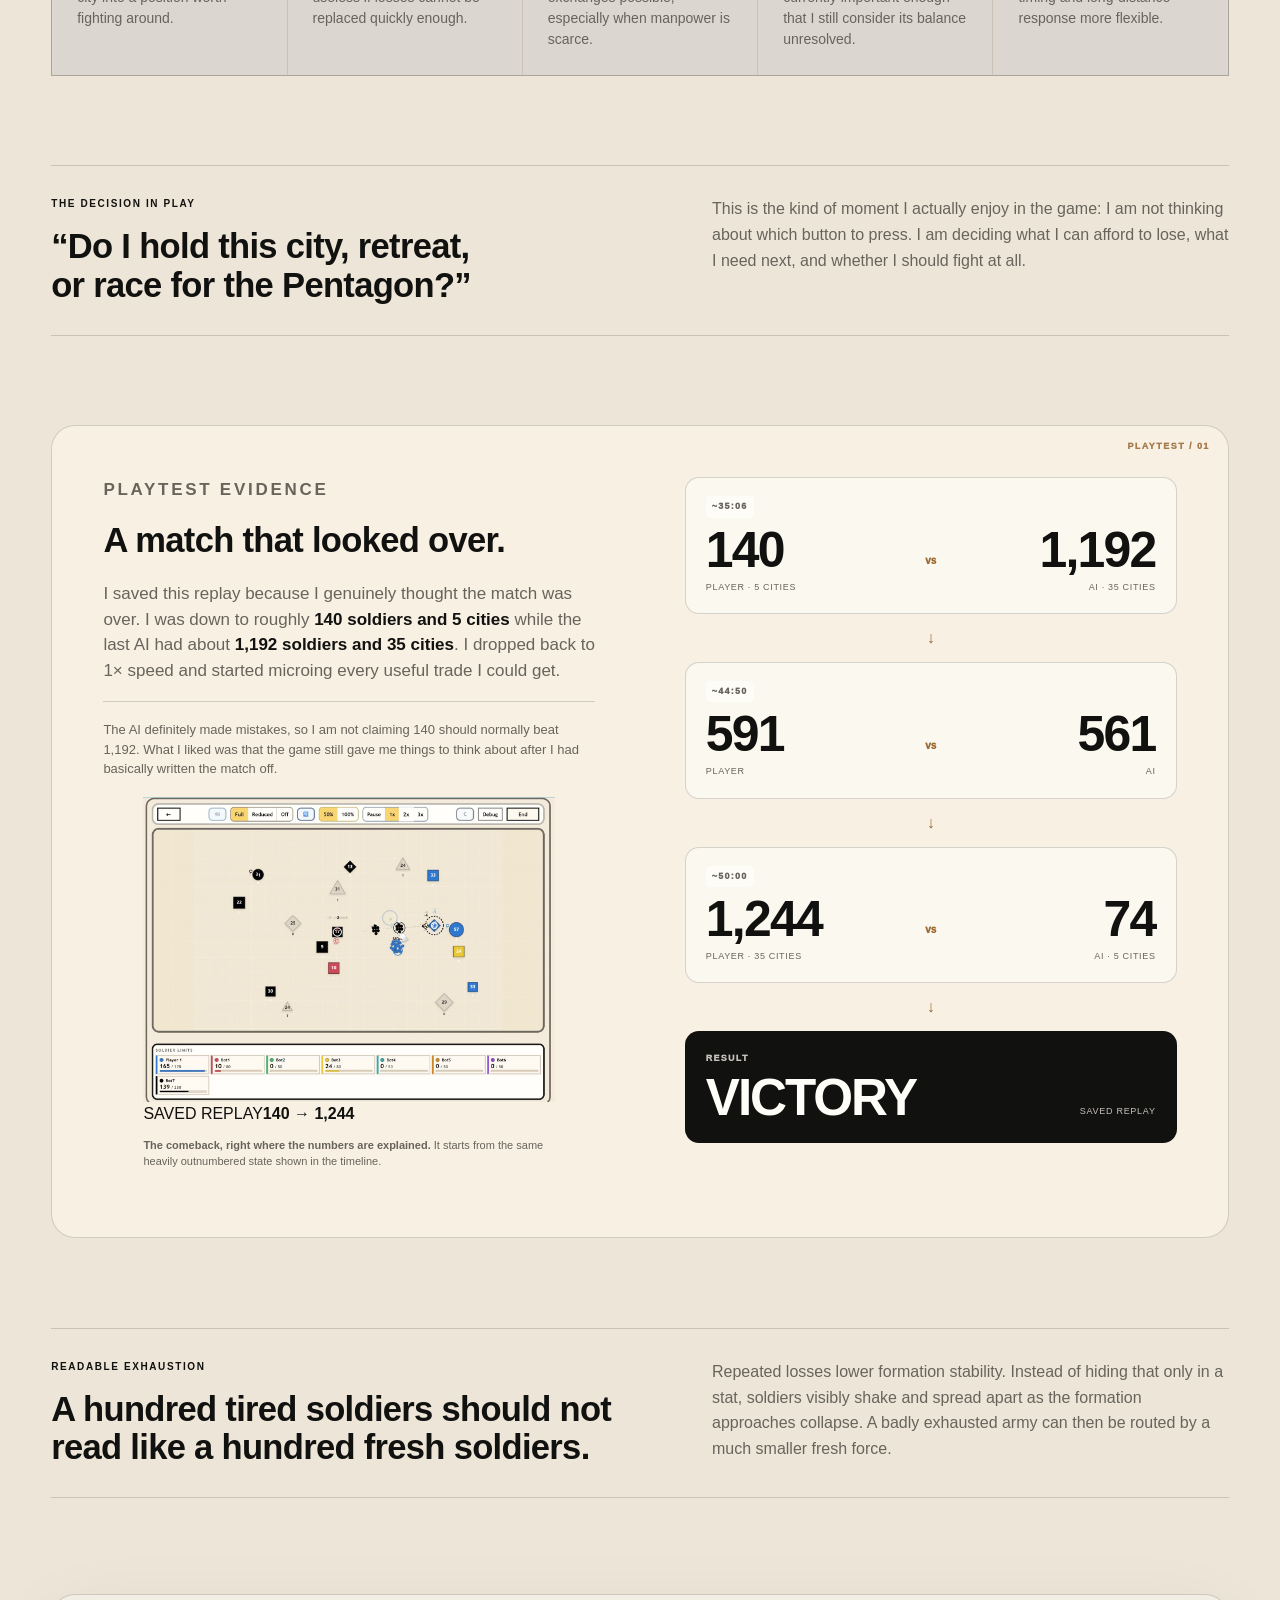
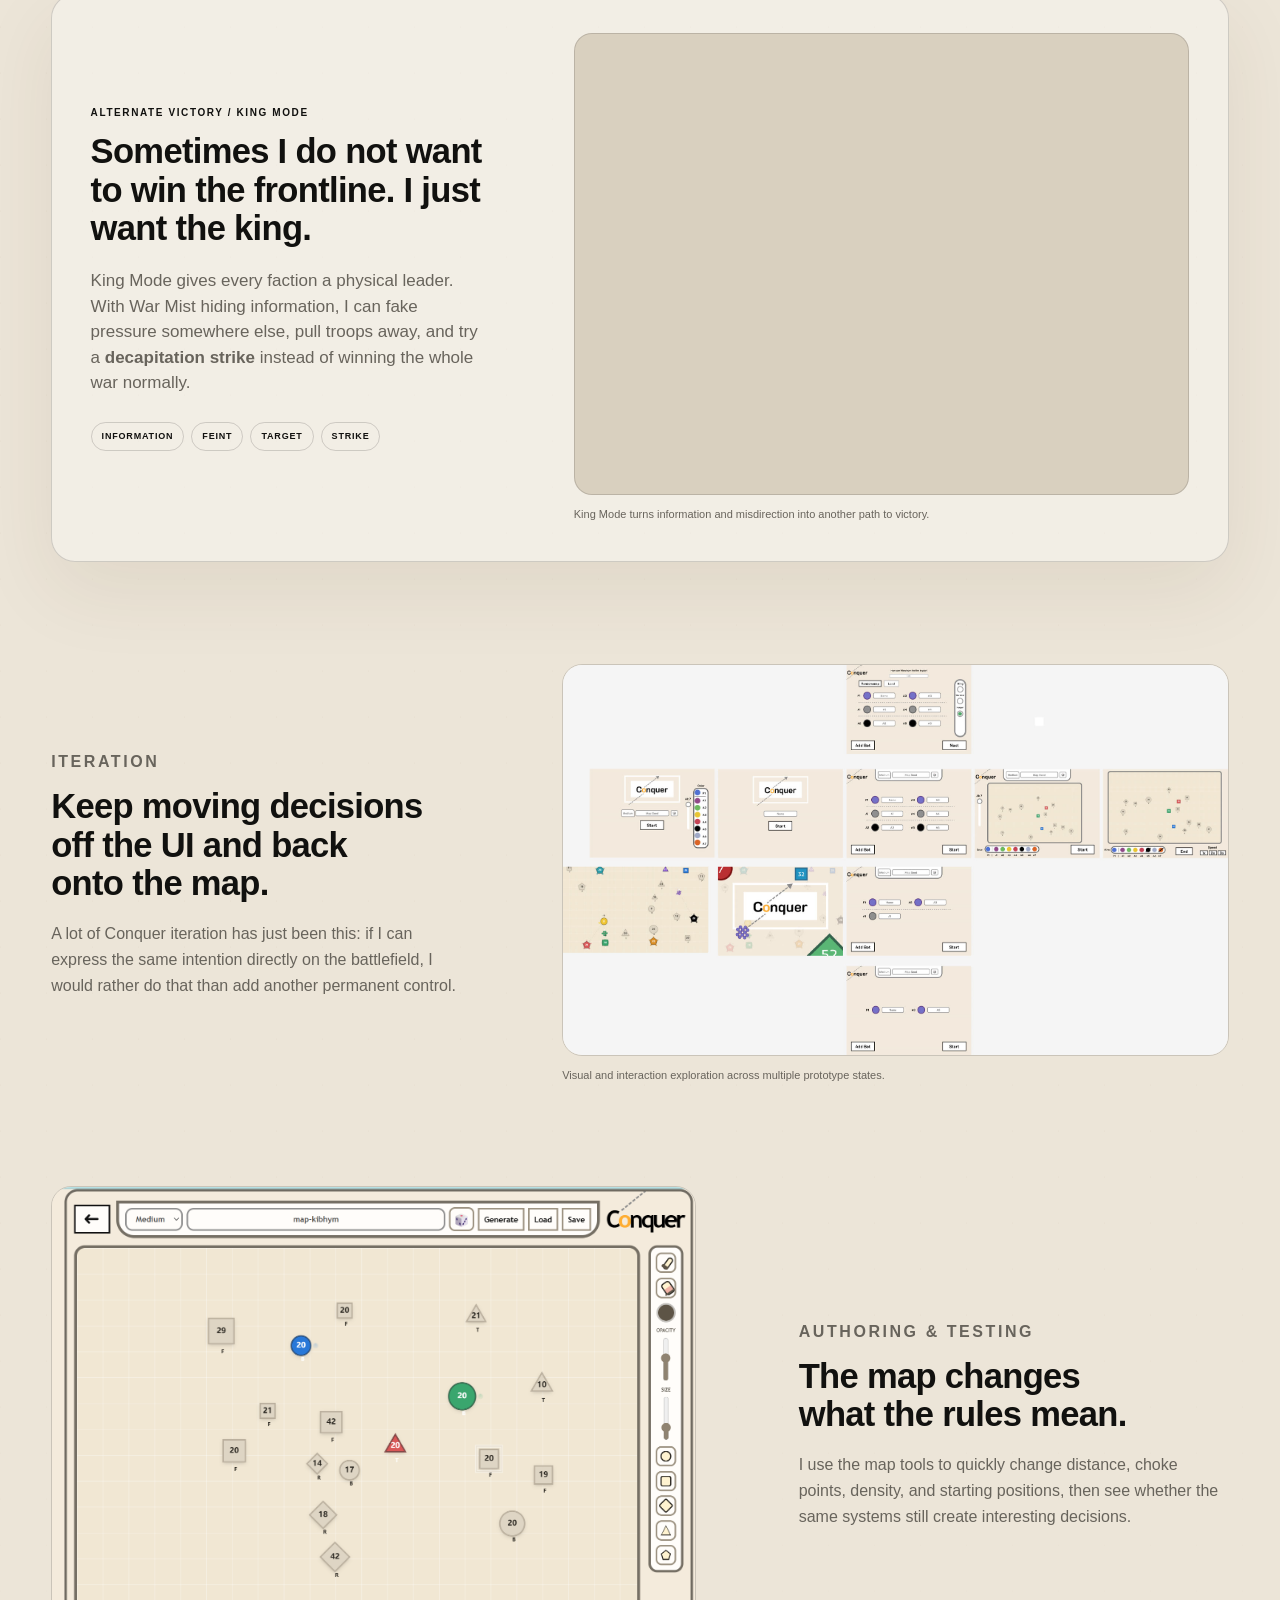
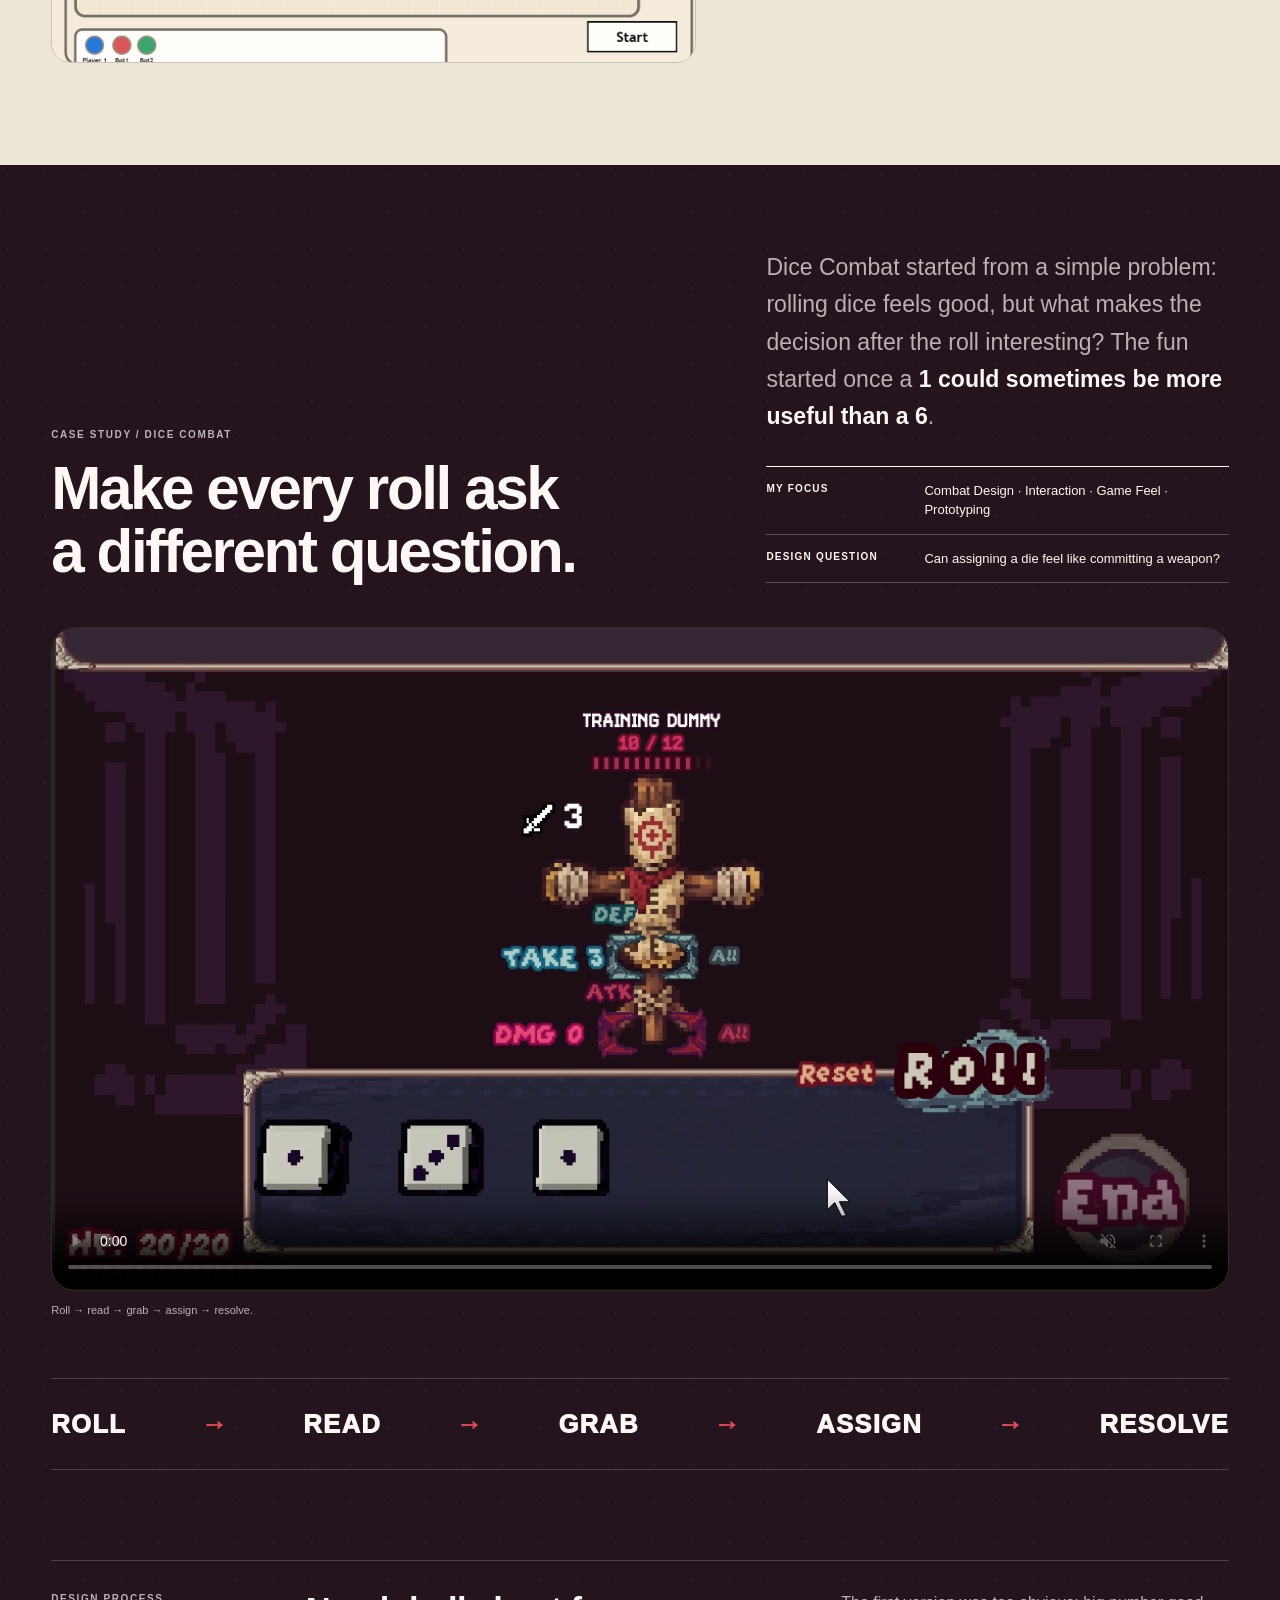
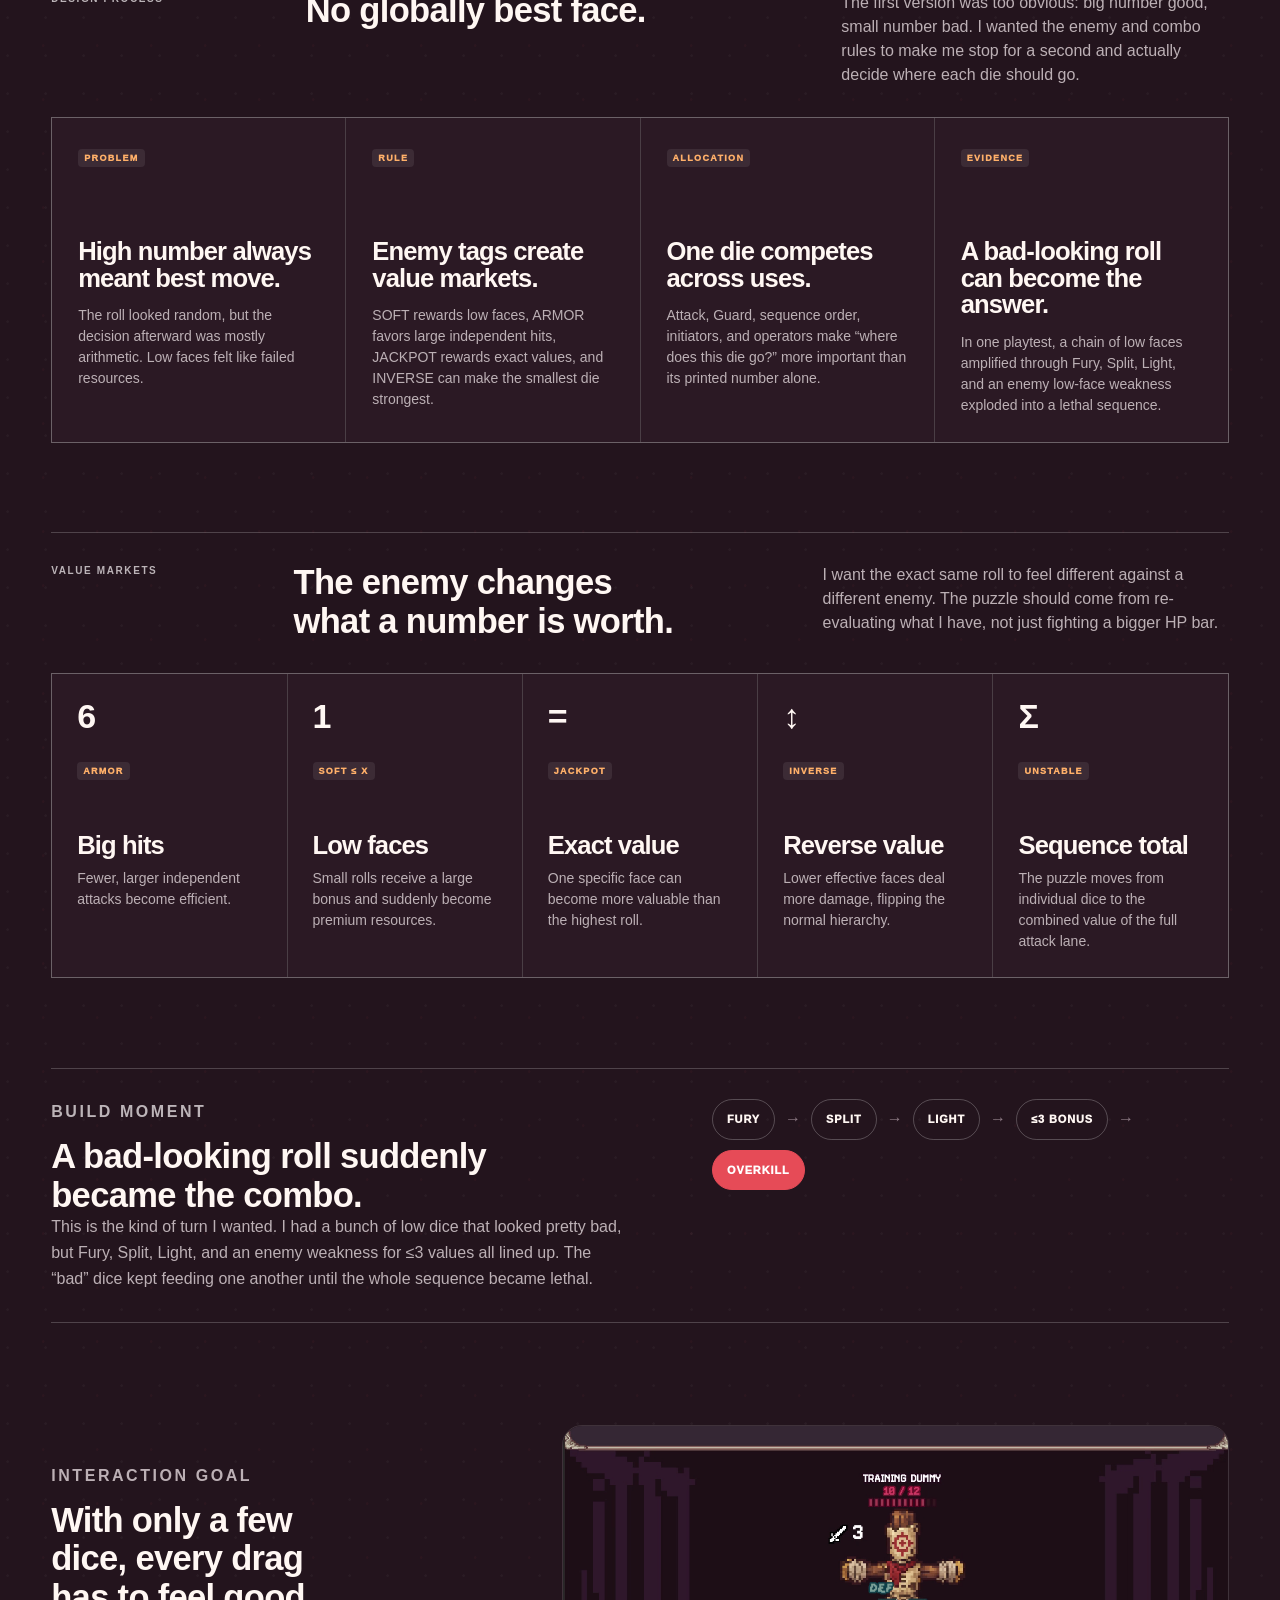
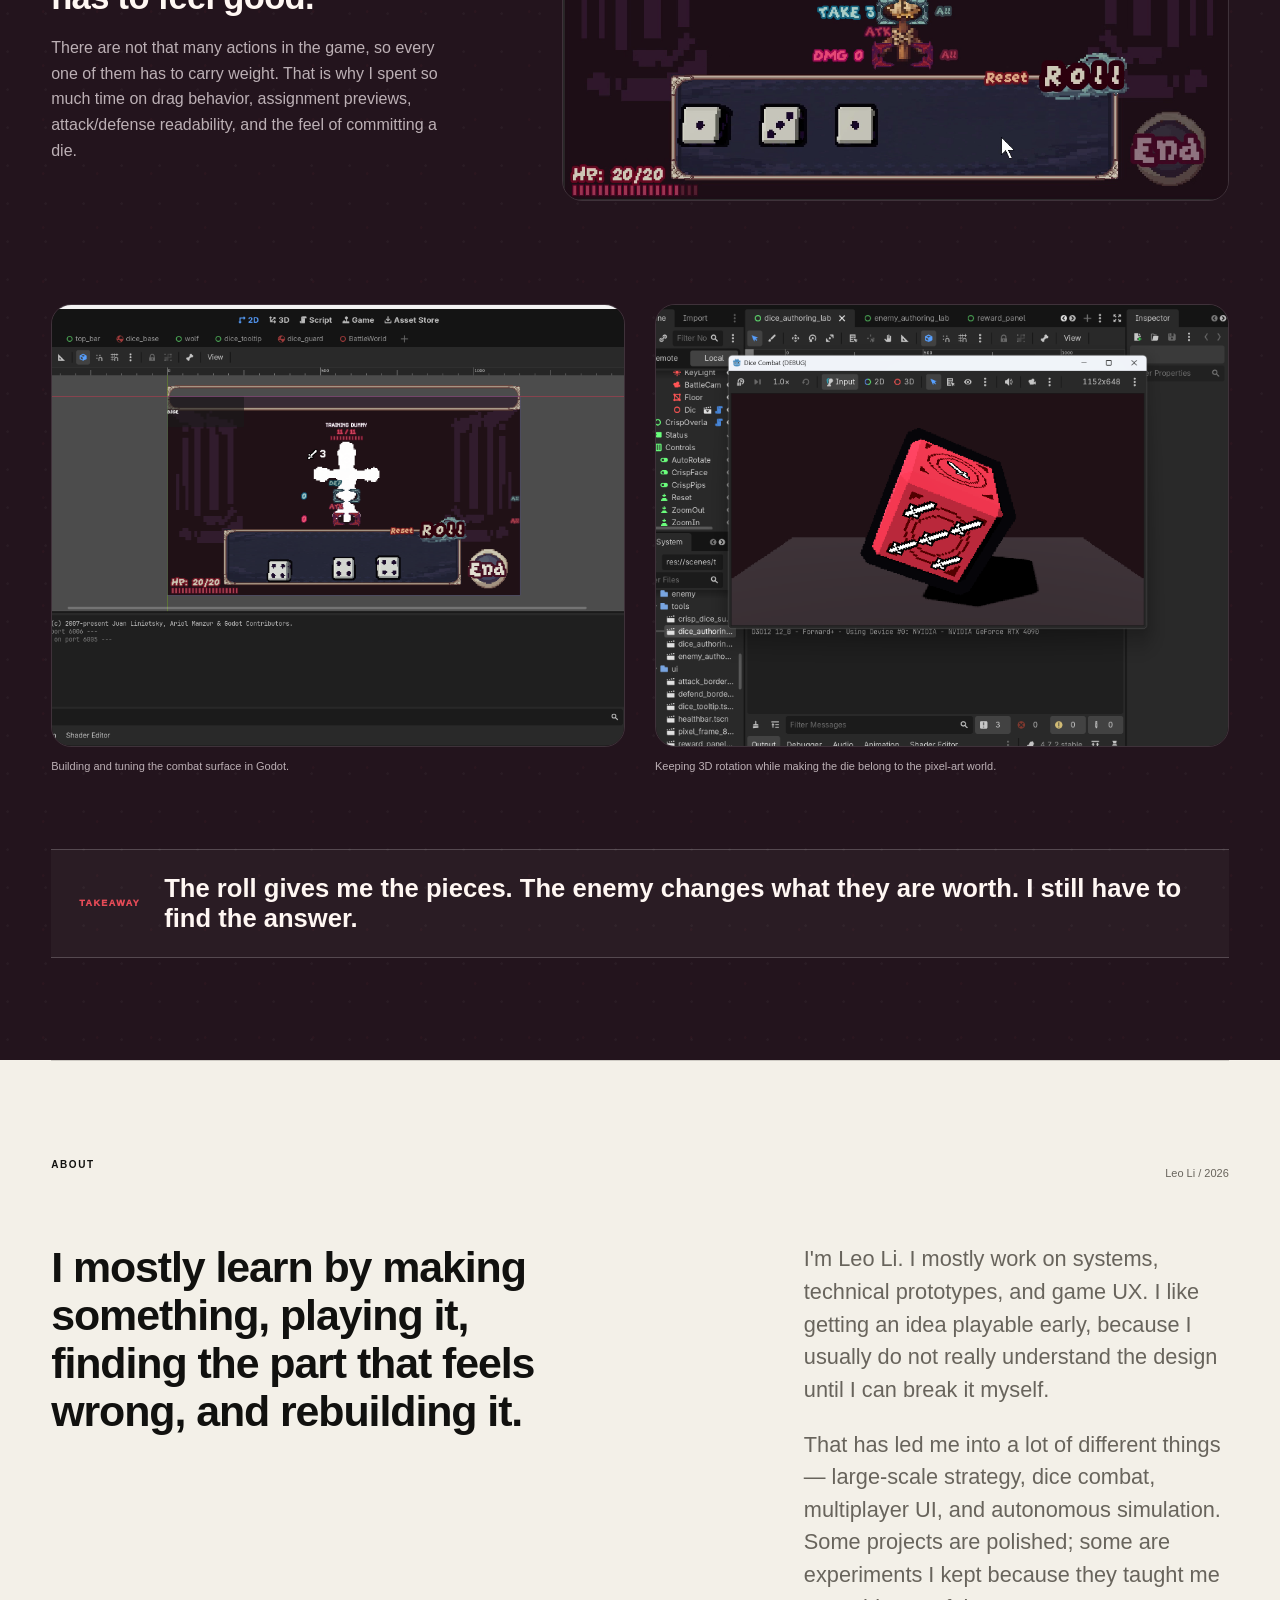
==== commit a1d18f84: "Tighten section alignment and move comeback proof inline" ====
--- a/index.html
+++ b/index.html
@@ -231,6 +231,15 @@
             <h3 id="comeback-title">A match that looked over.</h3>
             <p>I saved this replay because I genuinely thought the match was over. I was down to roughly <strong>140 soldiers and 5 cities</strong> while the last AI had about <strong>1,192 soldiers and 35 cities</strong>. I dropped back to 1× speed and started microing every useful trade I could get.</p>
             <p class="caveat">The AI definitely made mistakes, so I am not claiming 140 should normally beat 1,192. What I liked was that the game still gave me things to think about after I had basically written the match off.</p>
+            <figure class="comeback-inline-media">
+              <div class="comeback-inline-frame">
+                <video autoplay muted loop playsinline preload="metadata" poster="assets/images/conquer-gameplay.jpg">
+                  <source src="assets/video/conquer-comeback-proof.mp4" type="video/mp4" />
+                </video>
+                <div class="comeback-inline-hud"><span>SAVED REPLAY</span><b>140 → 1,244</b></div>
+              </div>
+              <figcaption><strong>The comeback, right where the numbers are explained.</strong> It starts from the same heavily outnumbered state shown in the timeline.</figcaption>
+            </figure>
           </div>
           <div class="comeback-timeline" aria-label="Conquer comeback timeline">
             <div class="timeline-card">
@@ -258,15 +267,7 @@
           </div>
         </section>
 
-        <figure class="proof-film comeback-film reveal">
-          <div class="proof-film-frame">
-            <video autoplay muted loop playsinline preload="metadata">
-              <source src="assets/video/conquer-comeback-proof.mp4" type="video/mp4" />
-            </video>
-            <div class="proof-film-hud"><span>PLAYTEST REPLAY</span><b>140 → 1,244</b></div>
-          </div>
-          <figcaption><strong>The entire comeback compressed into ~20 seconds.</strong> Blue begins heavily outnumbered; the map gradually flips as favorable trades and capacity recovery compound.</figcaption>
-        </figure>
+
 
         <section class="route-story reveal">
           <div><p class="eyebrow">READABLE EXHAUSTION</p><h3>A hundred tired soldiers should not read like a hundred fresh soldiers.</h3></div>
--- a/styles.css
+++ b/styles.css
@@ -636,3 +636,36 @@
   .comeback-copy h3,.mode-proof-copy h3,.case-split h3{font-size:clamp(24px,7.5vw,34px)}
 }
 @media(prefers-reduced-motion:reduce){.hero-char{animation:none!important}}
+
+
+/* v1.1.1 — tighter Conquer handoff + clearer hero float */
+.more-work.section{padding-bottom:clamp(38px,4vw,58px)}
+.case-conquer .section{padding-top:clamp(30px,3.6vw,52px)}
+.case-conquer .case-intro{margin-top:0}
+
+.hero-char{
+  animation-name:heroCharFloatStrong;
+  animation-duration:3.9s;
+  animation-timing-function:ease-in-out;
+  animation-iteration-count:infinite;
+  animation-delay:calc(var(--char-index,0) * 85ms);
+  transform-origin:50% 70%;
+}
+.hero-line:nth-child(2) .hero-char{animation-duration:4.3s}
+.hero-line:nth-child(3) .hero-char{animation-duration:3.6s}
+@keyframes heroCharFloatStrong{
+  0%,100%{transform:translateY(0) rotate(0deg)}
+  28%{transform:translateY(-6px) rotate(-.45deg)}
+  58%{transform:translateY(3px) rotate(.35deg)}
+  82%{transform:translateY(-2px) rotate(-.15deg)}
+}
+@media(max-width:700px){
+  .more-work.section{padding-bottom:34px}
+  .case-conquer .section{padding-top:30px}
+  @keyframes heroCharFloatStrong{
+    0%,100%{transform:translateY(0)}
+    30%{transform:translateY(-4px)}
+    65%{transform:translateY(2px)}
+  }
+}
+@media(prefers-reduced-motion:reduce){.hero-char{animation:none!important}}
